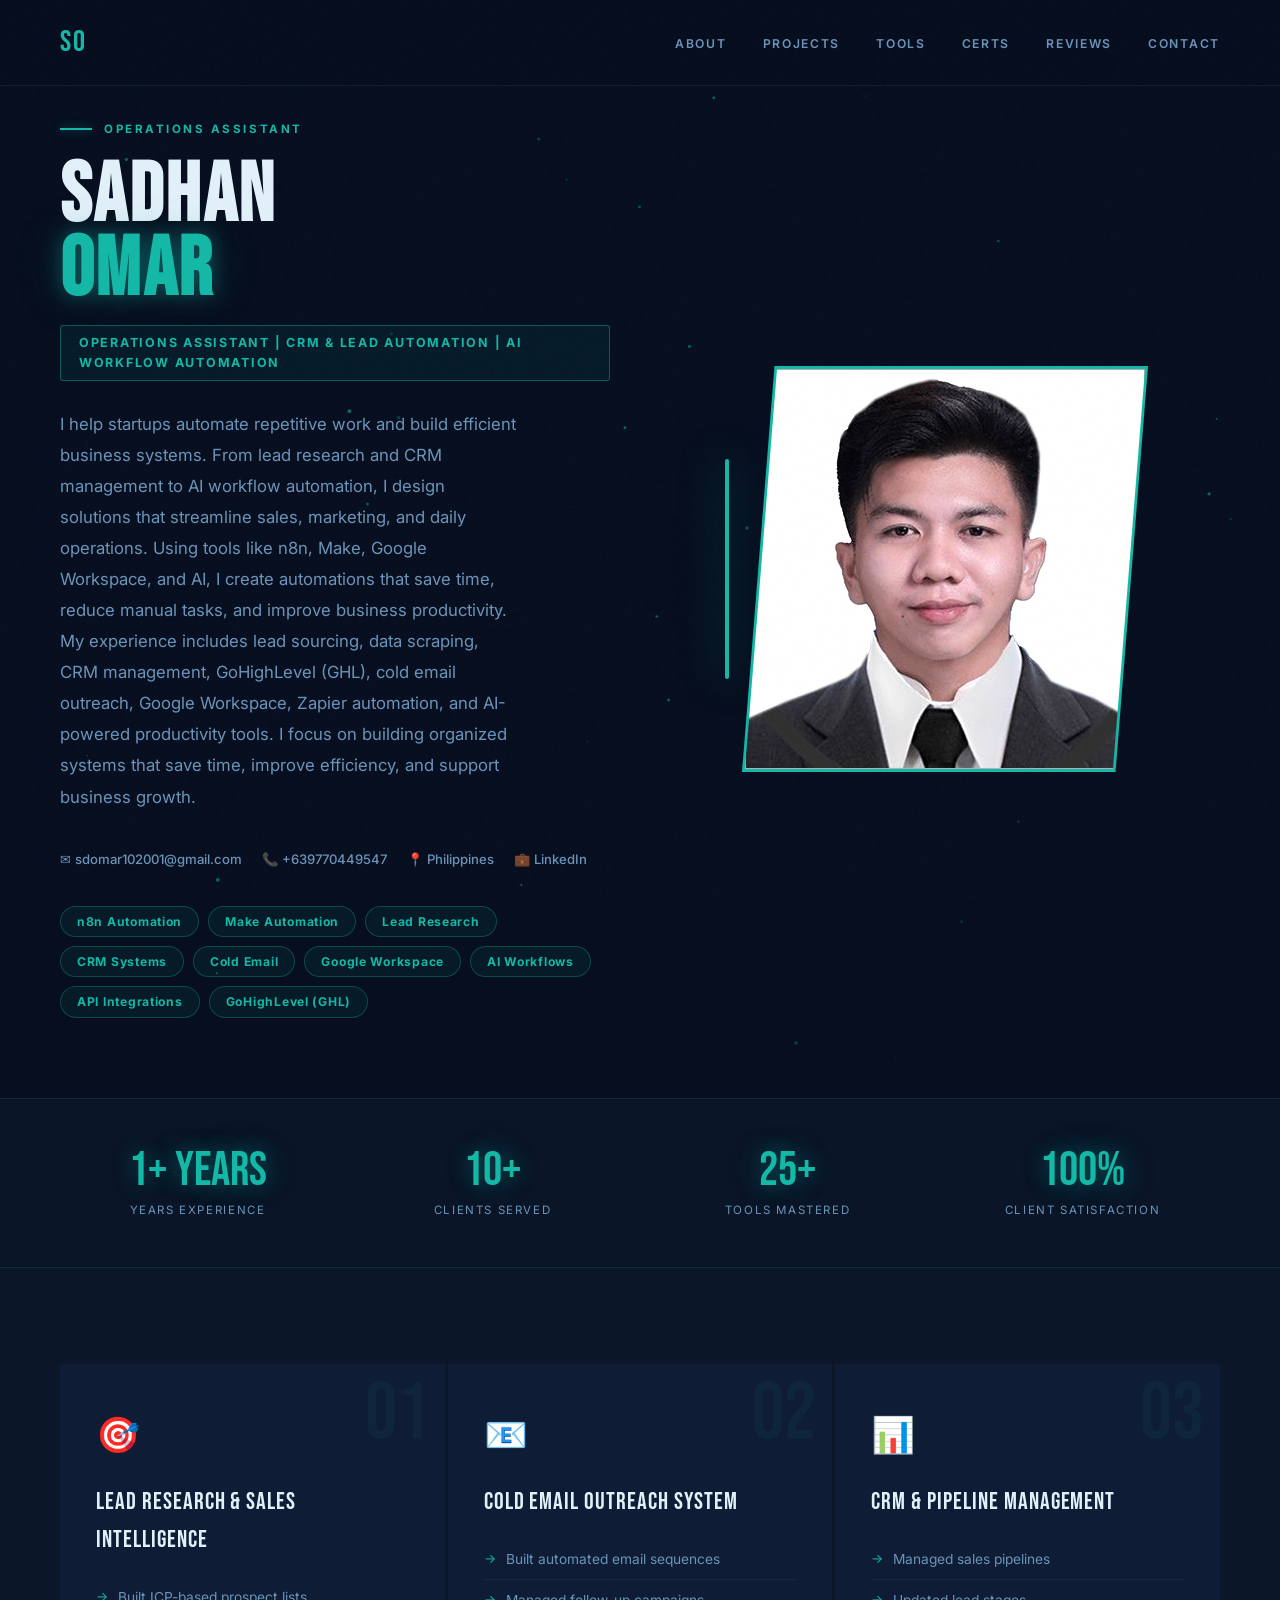
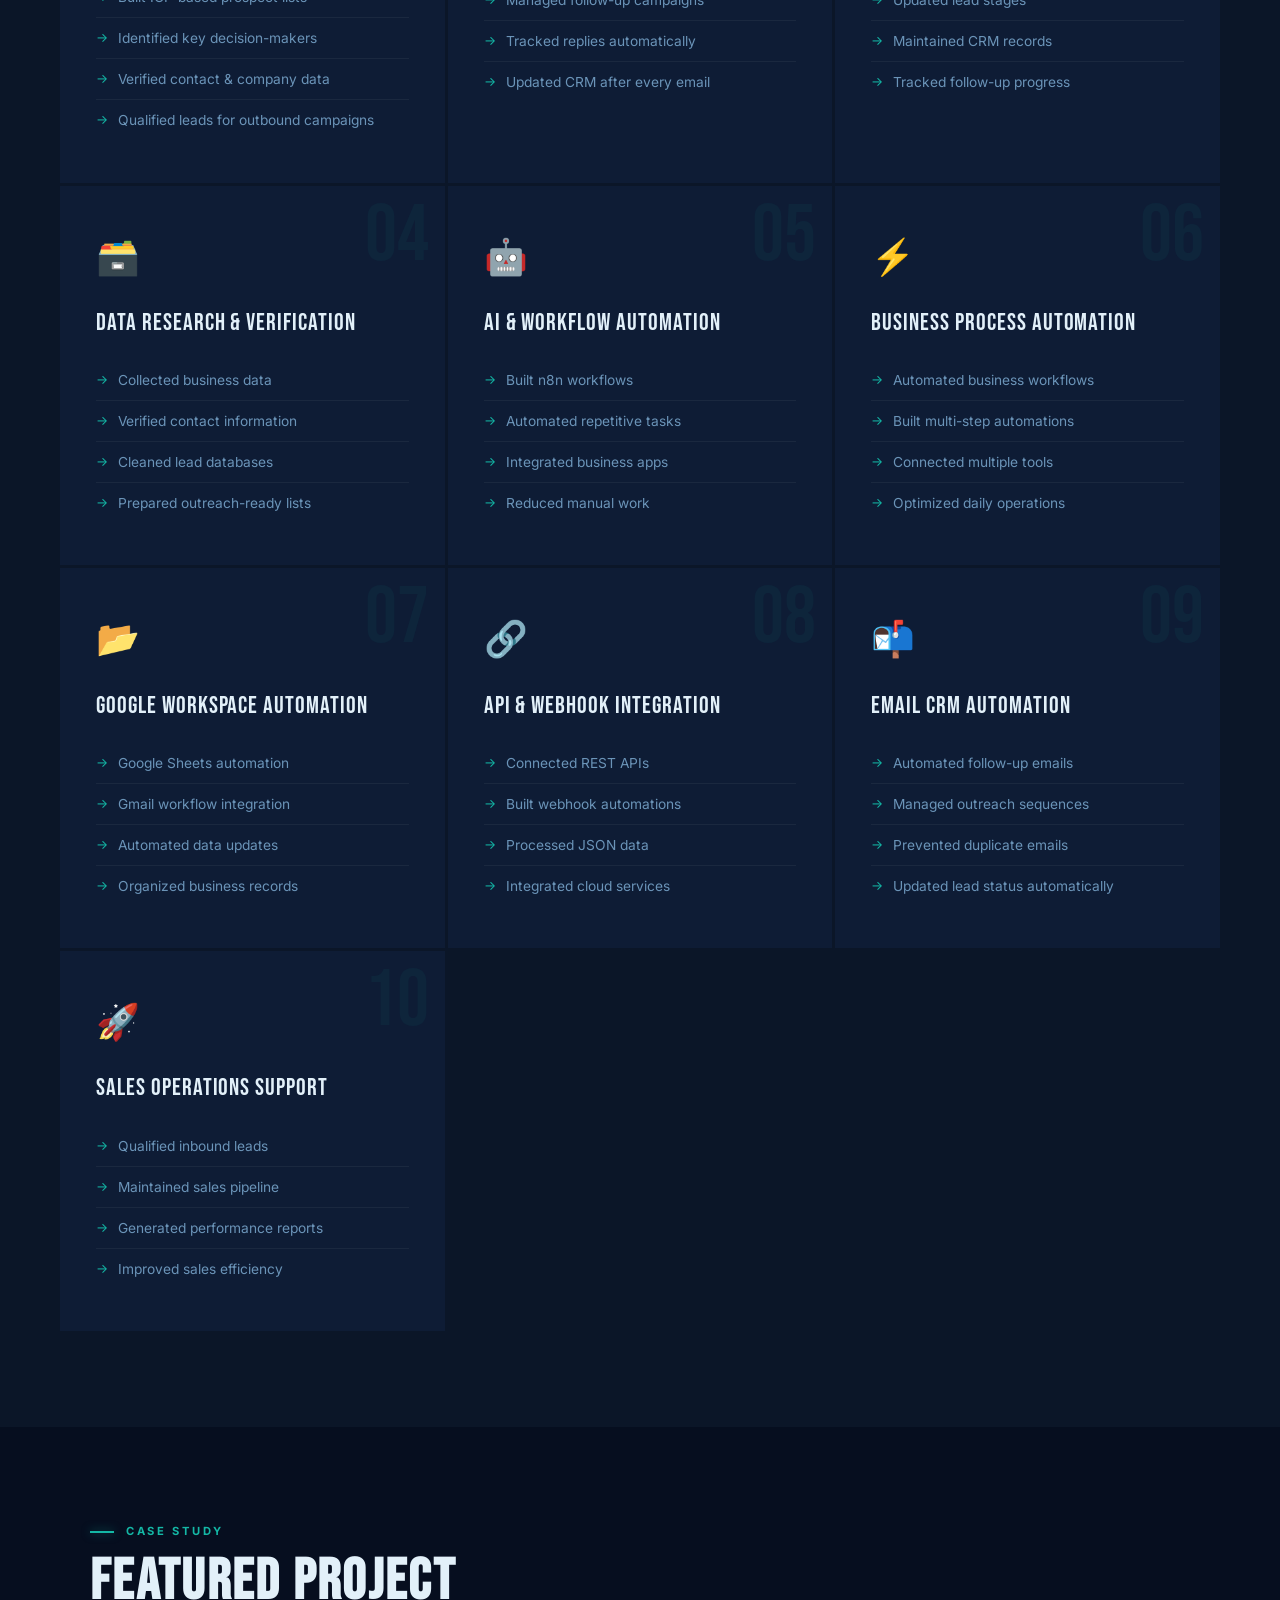
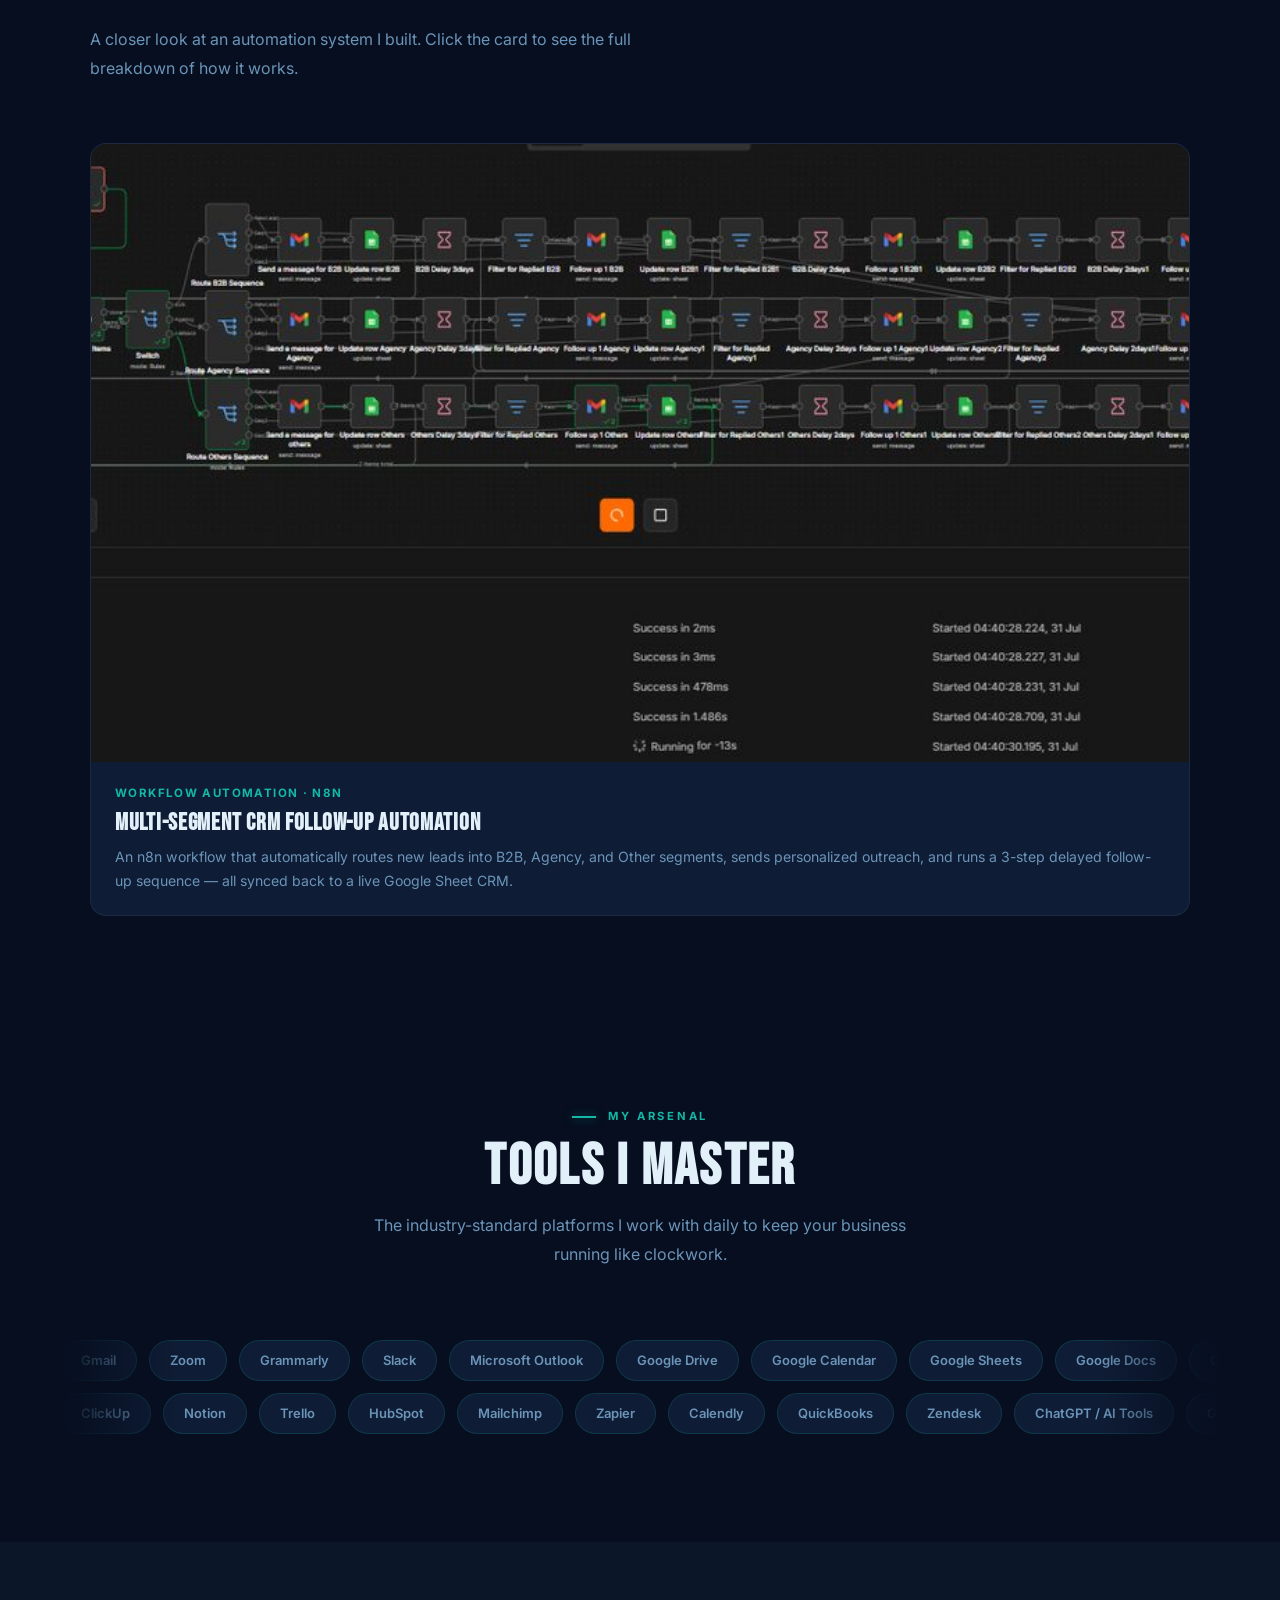
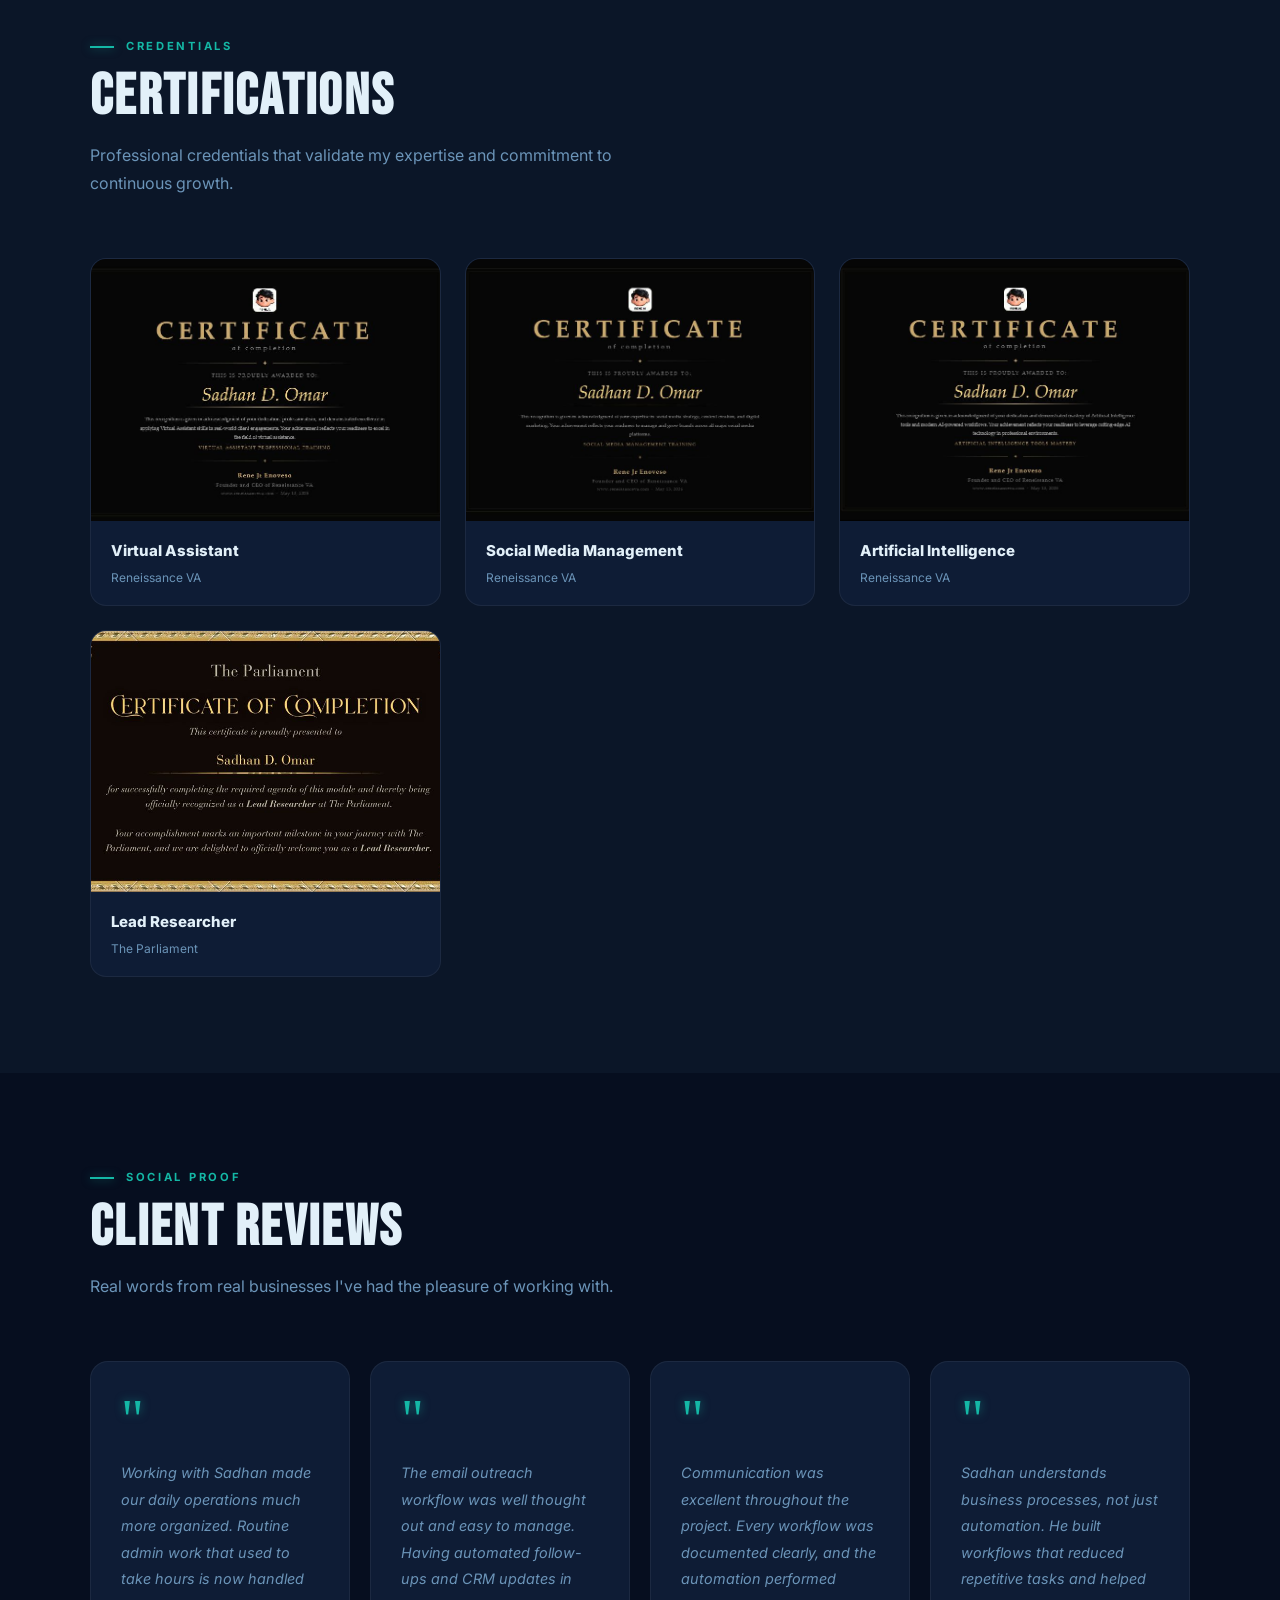
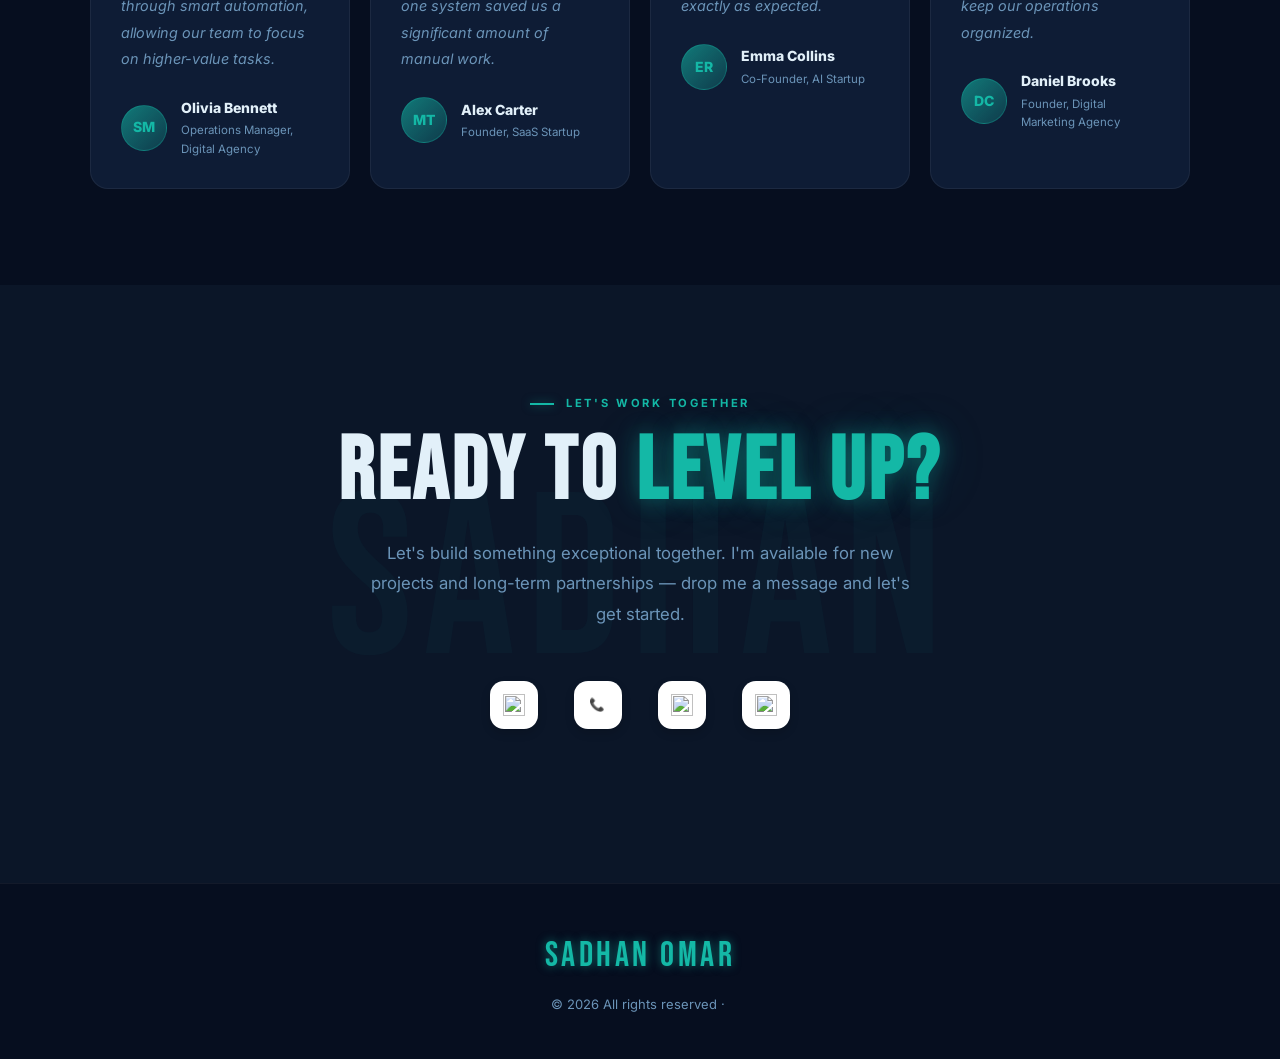
==== index.html @ 40a91f88 "Update index.html" ====
<!DOCTYPE html>
<html lang="en">
<head>
<meta charset="UTF-8">
<meta name="viewport" content="width=device-width,initial-scale=1.0">
<title>Sadhan Omar | Virtual Assistant Portfolio</title>
<link rel="preconnect" href="https://fonts.googleapis.com">
<link rel="preconnect" href="https://fonts.gstatic.com" crossorigin>
<link href="https://fonts.googleapis.com/css2?family=Bebas+Neue&family=Inter:wght@300;400;500;600;700;800&display=swap" rel="stylesheet">
<style>
*{margin:0;padding:0;box-sizing:border-box}
html{scroll-behavior:smooth}
body{font-family:'Inter',sans-serif;background:#060e1f;color:#e2f0f9;line-height:1.6;overflow-x:hidden}
a{text-decoration:none}
img{max-width:100%;display:block}

/* ── Noise texture ── */
body::before{content:'';position:fixed;inset:0;background-image:url("data:image/svg+xml,%3Csvg viewBox='0 0 200 200' xmlns='http://www.w3.org/2000/svg'%3E%3Cfilter id='n'%3E%3CfeTurbulence type='fractalNoise' baseFrequency='0.85' numOctaves='4' stitchTiles='stitch'/%3E%3C/filter%3E%3Crect width='100%25' height='100%25' filter='url(%23n)' opacity='0.04'/%3E%3C/svg%3E");pointer-events:none;z-index:9999;opacity:0.4}

/* ── Nav ── */
nav{position:fixed;top:0;width:100%;z-index:998;padding:18px 60px;display:flex;justify-content:space-between;align-items:center;background:rgba(6,14,31,0.94);backdrop-filter:blur(14px);border-bottom:1px solid rgba(20,184,166,0.12);transition:all 0.3s}
.nav-logo{font-family:'Bebas Neue',sans-serif;font-size:1.9rem;letter-spacing:0.08em;color:#14b8a6;cursor:pointer}
nav ul{list-style:none;display:flex;gap:36px}
nav a{color:#6b94b8;font-size:0.76rem;font-weight:600;letter-spacing:0.14em;text-transform:uppercase;transition:color 0.2s}
nav a:hover{color:#14b8a6}

  .contact-links {
  display: flex;
  gap: 20px;
  align-items: center;
}

.cl-item {
  display: flex;
  align-items: center;
  justify-content: center;
  width: 48px;
  height: 48px;
  border-radius: 14px;
  background: #ffffff; /* 🔥 WHITE CARD */
  transition: all 0.3s ease;
  text-decoration: none;
  box-shadow: 0 4px 10px rgba(0,0,0,0.15);
}

.cl-item img {
  width: 22px;
  height: 22px;
  transition: all 0.3s ease;
}

/* 🔥 HOVER EFFECT */
.cl-item:hover {
  transform: translateY(-6px) scale(1.08);
  box-shadow: 0 10px 25px rgba(0,0,0,0.25);
}

/* 🎨 BRAND COLORS (GLOW SA LABAS, DI BACKGROUND) */
.cl-item:nth-child(1):hover {
  box-shadow: 0 0 15px #EA4335;
}

.cl-item:nth-child(2):hover {
  box-shadow: 0 0 15px #25D366;
}

.cl-item:nth-child(3):hover {
  box-shadow: 0 0 15px #0077B5;
}

.cl-item:nth-child(4):hover {
  box-shadow: 0 0 15px #333;
}

/* ✨ ICON POP */
.cl-item:hover img {
  transform: scale(1.2);
}

/* ── Hero — split ── */
.hero{min-height:100vh;display:grid;grid-template-columns:1fr 1fr;align-items:center;padding:120px 60px 80px;gap:60px;position:relative;overflow:hidden;background:#060e1f}
.hero-canvas{position:absolute;inset:0;width:100%;height:100%;pointer-events:none;z-index:0}
.hero-content,.hero-visual{position:relative;z-index:2}

/* ── Hero — centered (bold) ── */
.hero.hero-c{display:flex;flex-direction:column;align-items:center;justify-content:center;text-align:center;padding:140px 40px 100px}
.hero.hero-c .hero-bio-text{margin-left:auto;margin-right:auto}
.hero.hero-c .hero-contacts{justify-content:center}
.hero-blobs{position:absolute;inset:0;overflow:hidden;pointer-events:none;z-index:0}
.blob{position:absolute;border-radius:50%;filter:blur(80px);opacity:0.18;animation:blobPulse 8s ease-in-out infinite alternate}
.blob-1{width:500px;height:500px;background:#14b8a6;top:-150px;left:-100px}
.blob-2{width:400px;height:400px;background:#818cf8;bottom:-100px;right:-80px;animation-delay:-4s}

/* ── Eyebrow label ── */
.eyebrow{font-size:0.72rem;font-weight:700;letter-spacing:0.22em;text-transform:uppercase;color:#14b8a6;margin-bottom:22px;display:flex;align-items:center;gap:12px}
.eyebrow-c{justify-content:center}
.eyebrow::before{content:'';width:32px;height:2px;background:#14b8a6;box-shadow:0 0 10px rgba(20,184,166,0.55);flex-shrink:0}
.eyebrow-c::before{display:none}

/* ── Hero name ── */
h1.hero-name{font-family:'Bebas Neue',sans-serif;font-size:clamp(3.6rem,6.5vw,6rem);line-height:0.88;letter-spacing:0.03em;margin-bottom:18px}
h1.hero-name .hl{color:#14b8a6;text-shadow:0 0 22px rgba(20,184,166,0.45),0 0 55px rgba(20,184,166,0.15)}

/* ── Hero role tag ── */
.role-tag{display:inline-flex;align-items:center;gap:8px;border:1px solid rgba(20,184,166,0.4);background:rgba(20,184,166,0.08);color:#14b8a6;font-size:0.78rem;font-weight:700;letter-spacing:0.14em;text-transform:uppercase;padding:7px 18px;border-radius:3px;margin-bottom:28px}

/* ── Hero bio ── */
.hero-bio-text{font-size:1.05rem;color:#6b94b8;max-width:460px;line-height:1.85;margin-bottom:36px}

/* ── Hero contacts ── */
.hero-contacts{display:flex;flex-wrap:wrap;gap:20px;margin-bottom:36px}
.contact-item{display:flex;align-items:center;gap:7px;color:#6b94b8;font-size:0.82rem;font-weight:500;transition:color 0.2s}
.contact-item:hover{color:#14b8a6}

/* ── Strength tags in hero ── */
.s-tags{display:flex;flex-wrap:wrap;gap:9px;margin-top:28px}
.s-tag{border:1px solid rgba(20,184,166,0.3);background:rgba(20,184,166,0.07);color:#14b8a6;padding:5px 16px;border-radius:999px;font-size:0.76rem;font-weight:700;letter-spacing:0.06em;transition:all 0.25s}
.s-tag:hover{background:rgba(20,184,166,0.16);box-shadow:0 0 10px rgba(20,184,166,0.55)}

/* ── Hero photo (split) ── */
.hero-visual{display:flex;justify-content:center;align-items:center}
.photo-wrap{position:relative}
.photo-wrap::before{content:'';position:absolute;inset:-3px;clip-path:polygon(8% 0%,100% 0%,92% 100%,0% 100%);background:#14b8a6;box-shadow:0 0 40px rgba(20,184,166,0.6),0 0 90px rgba(20,184,166,0.2);z-index:0}
.hero-photo{width:100%;max-width:440px;display:block;clip-path:polygon(8% 0%,100% 0%,92% 100%,0% 100%);filter:contrast(1.04) saturate(1.05);position:relative;z-index:1}
.photo-initials{width:340px;height:380px;clip-path:polygon(8% 0%,100% 0%,92% 100%,0% 100%);background:linear-gradient(135deg,rgba(20,184,166,0.25),rgba(20,184,166,0.05));display:flex;align-items:center;justify-content:center;font-family:'Bebas Neue',sans-serif;font-size:7rem;color:#14b8a6;text-shadow:0 0 22px rgba(20,184,166,0.45),0 0 55px rgba(20,184,166,0.15);position:relative;z-index:1}
.neon-bar{position:absolute;left:-20px;top:50%;transform:translateY(-50%);width:4px;height:55%;background:#14b8a6;box-shadow:0 0 40px rgba(20,184,166,0.6),0 0 90px rgba(20,184,166,0.2);border-radius:2px}

/* ── Hero photo (centered) ── */
.photo-center-wrap{position:relative;margin-bottom:32px}
.photo-center-wrap::before{content:'';position:absolute;inset:-4px;clip-path:polygon(8% 0%,100% 0%,92% 100%,0% 100%);background:linear-gradient(135deg,#14b8a6,#818cf8);z-index:0}
.hero-photo-c{width:180px;height:180px;clip-path:polygon(8% 0%,100% 0%,92% 100%,0% 100%);object-fit:cover;position:relative;z-index:1}
.photo-center-init{width:180px;height:180px;clip-path:polygon(8% 0%,100% 0%,92% 100%,0% 100%);background:rgba(20,184,166,0.15);display:flex;align-items:center;justify-content:center;font-family:'Bebas Neue',sans-serif;font-size:4rem;color:#14b8a6;position:relative;z-index:1}

/* ── Stats strip ── */
.stats{background:#0a1628;border-top:1px solid rgba(20,184,166,0.14);border-bottom:1px solid rgba(20,184,166,0.14);padding:48px 60px;display:grid;grid-template-columns:repeat(4,1fr);gap:20px;text-align:center}
.stat-num{font-family:'Bebas Neue',sans-serif;font-size:3rem;color:#14b8a6;text-shadow:0 0 22px rgba(20,184,166,0.45),0 0 55px rgba(20,184,166,0.15);display:block;line-height:1}
.stat-label{font-size:0.72rem;color:#6b94b8;letter-spacing:0.14em;text-transform:uppercase;margin-top:6px;display:block}

/* ── Section base ── */
.sec{padding:96px 60px;position:relative}
.sec.alt{background:#0b1628}
.wrap{max-width:1100px;margin:0 auto}
.sec-head{margin-bottom:60px}
.sec-ey{font-size:0.7rem;font-weight:700;letter-spacing:0.24em;text-transform:uppercase;color:#14b8a6;margin-bottom:14px;display:flex;align-items:center;gap:12px}
.sec-ey::before{content:'';width:24px;height:2px;background:#14b8a6;box-shadow:0 0 10px rgba(20,184,166,0.55);flex-shrink:0}
.sec-title{font-family:'Bebas Neue',sans-serif;font-size:clamp(2.4rem,4.5vw,3.6rem);line-height:0.95;letter-spacing:0.04em;margin-bottom:16px}
.sec-desc{color:#6b94b8;font-size:1rem;line-height:1.8;max-width:560px}

/* ── Skill cards (strengths) ── */
.skills-grid{display:grid;grid-template-columns:repeat(3,1fr);gap:3px}
.skill-card{background:#0e1c35;padding:42px 36px;position:relative;overflow:hidden;transition:background 0.3s;cursor:default}
.skill-card:hover{background:#0b1628}
.skill-card::before{content:'';position:absolute;top:0;left:0;width:3px;height:100%;background:#14b8a6;box-shadow:0 0 22px rgba(20,184,166,0.45),0 0 55px rgba(20,184,166,0.15);opacity:0;transition:opacity 0.3s}
.skill-card:hover::before{opacity:1}
.skill-num{font-family:'Bebas Neue',sans-serif;font-size:5rem;color:rgba(20,184,166,0.06);position:absolute;top:10px;right:16px;line-height:1;pointer-events:none}
.skill-icon{font-size:2.2rem;margin-bottom:20px;display:block}
.skill-title{font-family:'Bebas Neue',sans-serif;font-size:1.5rem;letter-spacing:0.04em;margin-bottom:18px;color:#e2f0f9}
.skill-list{list-style:none}
.skill-list li{font-size:0.86rem;color:#6b94b8;padding:9px 0;border-bottom:1px solid rgba(255,255,255,0.05);display:flex;align-items:center;gap:10px}
.skill-list li::before{content:'→';color:#14b8a6;font-size:0.8rem;flex-shrink:0}
.skill-list li:last-child{border-bottom:none}
  
.projects-section {
  padding: 80px 40px;
  color: #fff;
}

.section-title {
  font-size: 32px;
  margin-bottom: 30px;
}

.projects-grid {
  display: grid;
  grid-template-columns: repeat(auto-fit, minmax(320px, 1fr));
  gap: 25px;
}

/* PROJECT CARD STYLE (same vibe sa cards mo sa taas) */
.project-box {
  background: linear-gradient(145deg, #0a192f, #0f2a4a);
  padding: 25px;
  border-radius: 12px;
  transition: 0.3s;
  position: relative;
  border: 1px solid rgba(0,255,255,0.1);
}

.project-box:hover {
  transform: translateY(-10px);
  border: 1px solid rgba(0,255,255,0.4);
  box-shadow: 0 0 20px rgba(0,255,255,0.2);
}

.project-box h3 {
  margin-bottom: 5px;
}

.project-box .tag {
  color: #00ffff;
  font-size: 14px;
  margin-bottom: 10px;
}

.project-box ul {
  padding-left: 18px;
}

.project-box li {
  margin-bottom: 8px;
  font-size: 14px;
  color: #cbd5e1;
}
/* ── Tools — marquee ── */
.marquee-wrap{position:relative;overflow:hidden;padding:12px 0}
.marquee-wrap::before,.marquee-wrap::after{content:'';position:absolute;top:0;bottom:0;width:120px;z-index:2;pointer-events:none}
.marquee-wrap::before{left:0;background:linear-gradient(to right,#060e1f,transparent)}
.marquee-wrap::after{right:0;background:linear-gradient(to left,#060e1f,transparent)}
.marquee-row{display:flex;gap:12px;width:max-content;margin-bottom:12px}
.marquee-row:last-child{margin-bottom:0}
.mq-left{animation:mqLeft 32s linear infinite}
.mq-right{animation:mqRight 40s linear infinite}
.tool-chip{display:inline-flex;align-items:center;gap:9px;padding:9px 20px;background:#0e1c35;border:1px solid rgba(20,184,166,0.18);border-radius:999px;white-space:nowrap;font-size:13px;font-weight:600;color:#6b94b8;transition:border-color 0.25s,color 0.25s;flex-shrink:0;cursor:default}
.tool-chip:hover{border-color:rgba(20,184,166,0.55);color:#e2f0f9}
.chip-icon{width:20px;height:20px;border-radius:5px;display:flex;align-items:center;justify-content:center;flex-shrink:0;overflow:hidden}
.chip-icon img{width:14px;height:14px;object-fit:contain;display:block}
.chip-dot{width:8px;height:8px;border-radius:50%;flex-shrink:0;opacity:0.85}
@keyframes mqLeft{0%{transform:translateX(0)}100%{transform:translateX(-50%)}}
@keyframes mqRight{0%{transform:translateX(-50%)}100%{transform:translateX(0)}}

/* ── Certificates ── */
.cert-grid{display:grid;grid-template-columns:repeat(auto-fill,minmax(290px,1fr));gap:24px}
.cert-card{background:#0e1c35;border:1px solid rgba(255,255,255,0.06);border-radius:16px;overflow:hidden;transition:all 0.3s;}
.cert-card:hover{border-color:rgba(20,184,166,0.4);box-shadow:0 8px 40px rgba(20,184,166,0.12);transform:translateY(-4px)}
.cert-img{width:100%;aspect-ratio:4/3;object-fit:cover;display:block}
.cert-ph{width:100%;aspect-ratio:4/3;background:rgba(20,184,166,0.06);display:flex;flex-direction:column;align-items:center;justify-content:center;gap:10px;border-bottom:1px solid rgba(255,255,255,0.05)}
.cert-ph span{font-size:3rem}
.cert-ph p{font-size:0.8rem;color:#6b94b8}
.cert-body{padding:18px 20px}
.cert-name{font-weight:800;font-size:15px;color:#e2f0f9;margin-bottom:5px}
.cert-issuer{font-size:12px;color:#6b94b8}

/* ── Testimonials ── */
.testi-grid{display:grid;grid-template-columns:repeat(auto-fill,minmax(260px,1fr));gap:20px}
.testi-card{background:#0e1c35;border:1px solid rgba(255,255,255,0.06);border-radius:18px;padding:30px;transition:all 0.3s;position:relative;overflow:hidden;}
.testi-card:hover{border-color:rgba(20,184,166,0.35);box-shadow:0 6px 36px rgba(20,184,166,0.1)}
.testi-card::before{content:'';position:absolute;top:0;left:0;right:0;height:2px;background:linear-gradient(90deg,#14b8a6,transparent);opacity:0;transition:opacity 0.3s}
.testi-card:hover::before{opacity:1}
.testi-qm{font-size:56px;line-height:1;color:#14b8a6;text-shadow:0 0 10px rgba(20,184,166,0.55);font-family:Georgia,serif;margin-bottom:12px}
.testi-text{font-size:0.9rem;color:#6b94b8;line-height:1.85;font-style:italic;margin-bottom:24px}
.testi-author{display:flex;align-items:center;gap:14px}
.testi-av{width:46px;height:46px;border-radius:50%;background:linear-gradient(135deg,rgba(20,184,166,0.6),rgba(20,184,166,0.2));display:flex;align-items:center;justify-content:center;color:#14b8a6;font-weight:800;font-size:14px;flex-shrink:0;border:1px solid rgba(20,184,166,0.3)}
.testi-name{font-weight:800;font-size:14px;color:#e2f0f9}
.testi-role{font-size:11.5px;color:#6b94b8;margin-top:2px}

/* ── Creatives ── */
.sub-head{font-family:'Bebas Neue',sans-serif;font-size:1.6rem;letter-spacing:0.04em;color:#e2f0f9;margin-bottom:24px;margin-top:52px;display:flex;align-items:center;gap:14px}
.sub-head::after{content:'';flex:1;height:1px;background:rgba(255,255,255,0.07)}
.sub-head:first-child{margin-top:0}
.video-grid{display:grid;grid-template-columns:repeat(auto-fill,minmax(290px,1fr));gap:24px}
.video-wrap{border-radius:14px;overflow:hidden;aspect-ratio:16/9;background:#000;position:relative;display:flex;flex-direction:column}
.video-wrap iframe{width:100%;height:100%;display:block;border:none;flex:1}
.video-wrap video{flex:1}
.vid-cap{position:absolute;bottom:0;left:0;right:0;background:linear-gradient(transparent,rgba(0,0,0,0.8));padding:20px 14px 12px;color:#fff;font-size:12px;font-weight:600;pointer-events:none}
.vid-ph{border-radius:14px;aspect-ratio:16/9;background:#0e1c35;display:flex;flex-direction:column;align-items:center;justify-content:center;gap:10px;border:1px dashed rgba(20,184,166,0.2)}
.vid-ph span{font-size:3rem}
.vid-ph p{font-size:0.8rem;color:#6b94b8;font-weight:600}
.poster-grid{display:grid;grid-template-columns:repeat(3,1fr);gap:20px}
.poster-card{border-radius:14px;overflow:hidden;aspect-ratio:3/4;position:relative;background:#0e1c35;border:1px dashed rgba(20,184,166,0.2);display:flex;align-items:center;justify-content:center;transition:transform 0.3s}
.poster-card:hover{transform:scale(1.02)}
.poster-card img{width:100%;height:100%;object-fit:cover;position:absolute;inset:0}
.poster-cap{position:absolute;bottom:0;left:0;right:0;background:linear-gradient(transparent,rgba(0,0,0,0.75));padding:20px 14px 14px;color:#fff;font-size:12px;font-weight:600}
.poster-ph{display:flex;flex-direction:column;align-items:center;gap:8px;position:relative;z-index:1}
.poster-ph span{font-size:2.5rem}
.poster-ph p{font-size:0.75rem;color:#6b94b8;font-weight:600;text-align:center}

/* ── CTA section ── */
.cta{background:#0b1628;padding:110px 60px;text-align:center;position:relative;overflow:hidden}
.cta-ghost{position:absolute;font-family:'Bebas Neue',sans-serif;font-size:clamp(8rem,18vw,18rem);color:rgba(20,184,166,0.04);top:50%;left:50%;transform:translate(-50%,-50%);white-space:nowrap;pointer-events:none;letter-spacing:0.05em;line-height:1}
.cta-inner{position:relative;z-index:2}
.cta-title{font-family:'Bebas Neue',sans-serif;font-size:clamp(3rem,7vw,5.5rem);line-height:0.92;margin-bottom:24px;letter-spacing:0.04em}
.cta-title .hl{color:#14b8a6;text-shadow:0 0 22px rgba(20,184,166,0.45),0 0 55px rgba(20,184,166,0.15)}
.cta-sub{color:#6b94b8;font-size:1.05rem;line-height:1.8;max-width:540px;margin:0 auto 52px}
.contact-links{display:flex;justify-content:center;gap:36px;flex-wrap:wrap;margin-bottom:44px}
.cl-item{display:flex;flex-direction:column;align-items:center;gap:6px;color:#6b94b8;font-size:0.78rem;letter-spacing:0.1em;text-transform:uppercase;transition:color 0.2s;cursor:pointer}
.cl-item:hover{color:#14b8a6}
.cl-icon{font-size:1.6rem}

/* ── Footer ── */
.footer{background:#060e1f;border-top:1px solid rgba(255,255,255,0.05);padding:44px 60px;text-align:center}
.footer-name{font-family:'Bebas Neue',sans-serif;font-size:2.2rem;letter-spacing:0.1em;color:#14b8a6;text-shadow:0 0 10px rgba(20,184,166,0.55);margin-bottom:10px}
.footer p{color:#6b94b8;font-size:13px}
.footer strong{color:#14b8a6}

/* ── Hero entrance animations ── */
@keyframes fadeUp{from{opacity:0;transform:translateY(28px)}to{opacity:1;transform:translateY(0)}}
@keyframes fadeRight{from{opacity:0;transform:translateX(36px)}to{opacity:1;transform:translateX(0)}}
@keyframes blobPulse{0%{transform:scale(1) translate(0,0)}100%{transform:scale(1.15) translate(30px,20px)}}
.ha1{animation:fadeUp 0.65s ease 0.1s both}
.ha2{animation:fadeUp 0.75s ease 0.25s both}
.ha3{animation:fadeUp 0.6s ease 0.4s both}
.ha4{animation:fadeUp 0.6s ease 0.5s both}
.ha5{animation:fadeUp 0.6s ease 0.62s both}
.ha6{animation:fadeUp 0.6s ease 0.72s both}
.hv{animation:fadeRight 0.8s ease 0.3s both}

/* ── Responsive ── */
@media(max-width:900px){
  nav{padding:16px 24px}
  nav ul{display:none}
  .hero,.hero.hero-c{grid-template-columns:1fr;padding:100px 24px 60px;gap:40px;display:flex;flex-direction:column;text-align:center}
  .hero-contacts,.s-tags{justify-content:center}
  .eyebrow{justify-content:center}
  .eyebrow::before{display:none}
  .photo-wrap{margin:0 auto}
  .neon-bar{display:none}
  .stats{grid-template-columns:repeat(2,1fr);padding:40px 24px}
  .sec{padding:72px 24px}
  .skills-grid{grid-template-columns:1fr}
  .poster-grid{grid-template-columns:1fr}
  .cta{padding:72px 24px}
  .contact-links{gap:24px}
  .footer{padding:36px 24px}
}

/* ══ BOLD TEMPLATE OVERRIDES ══════════════════════════════════════════ */

/* Bigger, more dramatic section & hero titles */
body.theme-bold .sec-title{font-size:clamp(3.4rem,6.5vw,5.8rem);letter-spacing:0.06em;line-height:0.9}
body.theme-bold h1.hero-name{font-size:clamp(3.8rem,7vw,7rem);line-height:0.85;letter-spacing:0.04em}
body.theme-bold .cta-title{font-size:clamp(3.6rem,8vw,6.5rem)}
body.theme-bold .stat-num{font-size:3.8rem;text-shadow:0 0 30px rgba(20,184,166,0.8),0 0 60px rgba(20,184,166,0.4)}

/* Hero name highlight — warm pulse glow */
@keyframes boldPulse{
  0%,100%{text-shadow:0 0 22px rgba(20,184,166,0.45),0 0 55px rgba(20,184,166,0.15)}
  50%{text-shadow:0 0 35px rgba(20,184,166,0.75),0 0 80px rgba(20,184,166,0.35),0 0 130px rgba(129,140,248,0.18)}
}
body.theme-bold h1.hero-name .hl{animation:boldPulse 3.2s ease-in-out infinite}

/* Ghost section watermarks */
.sec-ghost{position:absolute;font-family:'Bebas Neue',sans-serif;font-size:clamp(10rem,20vw,18rem);color:rgba(20,184,166,0.03);top:50%;right:-3%;transform:translateY(-50%);white-space:nowrap;pointer-events:none;letter-spacing:0.05em;line-height:1;z-index:0;user-select:none}

/* ── Parallax first-name behind hero ── */
.hero-parallax-name{
  position:absolute;font-family:'Bebas Neue',sans-serif;
  font-size:clamp(14rem,28vw,26rem);
  color:rgba(20,184,166,0.045);
  top:50%;left:50%;
  transform:translate(-50%,-50%);
  white-space:nowrap;pointer-events:none;
  letter-spacing:0.12em;user-select:none;
  will-change:transform;line-height:1;z-index:0;
}

/* ── 3D Floating element containers ── */
.bold-floats{position:absolute;inset:0;pointer-events:none;z-index:1;overflow:hidden}
.bold-scene{position:absolute;perspective:600px}
.bold-scene-1{top:12%;right:8%}
.bold-scene-2{bottom:22%;right:20%}
.bold-scene-3{top:58%;left:5%}

/* 3D Rotating Cube (large) */
.bold-3d-cube{
  width:60px;height:60px;
  transform-style:preserve-3d;
  animation:boldCubeRotate 22s linear infinite;
}
@keyframes boldCubeRotate{
  0%{transform:rotateX(0deg) rotateY(0deg) rotateZ(0deg)}
  100%{transform:rotateX(360deg) rotateY(540deg) rotateZ(180deg)}
}
.cube-face{
  position:absolute;width:60px;height:60px;
  border:1.5px solid rgba(20,184,166,0.42);
  background:rgba(20,184,166,0.04);
  backdrop-filter:blur(1px);
}
.cube-face.front {transform:translateZ(30px)}
.cube-face.back  {transform:rotateY(180deg) translateZ(30px)}
.cube-face.left  {transform:rotateY(-90deg) translateZ(30px)}
.cube-face.right {transform:rotateY(90deg) translateZ(30px)}
.cube-face.top   {transform:rotateX(90deg) translateZ(30px)}
.cube-face.bottom{transform:rotateX(-90deg) translateZ(30px)}

/* 3D Rotating Cube (small, gold) */
.bold-cube-sm{
  width:38px;height:38px;
  transform-style:preserve-3d;
  animation:boldCubeRotate 32s linear infinite reverse;
}
.bold-cube-sm .cube-face{
  width:38px;height:38px;
  border-color:rgba(129,140,248,0.38);
  background:rgba(129,140,248,0.04);
}
.bold-cube-sm .cube-face.front {transform:translateZ(19px)}
.bold-cube-sm .cube-face.back  {transform:rotateY(180deg) translateZ(19px)}
.bold-cube-sm .cube-face.left  {transform:rotateY(-90deg) translateZ(19px)}
.bold-cube-sm .cube-face.right {transform:rotateY(90deg) translateZ(19px)}
.bold-cube-sm .cube-face.top   {transform:rotateX(90deg) translateZ(19px)}
.bold-cube-sm .cube-face.bottom{transform:rotateX(-90deg) translateZ(19px)}

/* Floating 3D Ring */
.bold-ring{
  width:76px;height:76px;border-radius:50%;
  border:2px solid rgba(129,140,248,0.45);
  box-shadow:0 0 22px rgba(129,140,248,0.18),inset 0 0 18px rgba(129,140,248,0.06);
  animation:boldRingFloat 17s ease-in-out infinite;
}
@keyframes boldRingFloat{
  0%  {transform:rotateX(62deg) rotateZ(0deg) translateY(0px)}
  50% {transform:rotateX(62deg) rotateZ(180deg) translateY(-18px)}
  100%{transform:rotateX(62deg) rotateZ(360deg) translateY(0px)}
}

/* Floating glow dots */
.bold-float-dot{position:absolute;border-radius:50%;animation:boldDotFloat ease-in-out infinite}
.bold-dot-1{width:10px;height:10px;background:rgba(20,184,166,0.7);top:26%;left:8%;animation-duration:7.5s;box-shadow:0 0 18px rgba(20,184,166,0.9)}
.bold-dot-2{width:7px;height:7px;background:rgba(129,140,248,0.75);top:68%;right:11%;animation-duration:9.5s;animation-delay:-3.5s;box-shadow:0 0 14px rgba(129,140,248,1)}
.bold-dot-3{width:9px;height:9px;background:rgba(20,184,166,0.55);bottom:28%;left:20%;animation-duration:11s;animation-delay:-6s;box-shadow:0 0 16px rgba(20,184,166,0.75)}
@keyframes boldDotFloat{
  0%,100%{transform:translateY(0) scale(1)}
  50%{transform:translateY(-28px) scale(1.18)}
}

/* Left accent bar on skill cards */
body.theme-bold .skill-card{border-left:3px solid rgba(20,184,166,0.45)}
body.theme-bold .skill-card:hover{border-left-color:#14b8a6}

/* ══ END BOLD OVERRIDES ═══════════════════════════════════════════════ */

/* ── Featured Projects (clickable case studies) ── */
.proj-grid{display:grid;grid-template-columns:repeat(auto-fit,minmax(340px,1fr));gap:28px}
.proj-card{background:#0e1c35;border:1px solid rgba(255,255,255,0.06);border-radius:16px;overflow:hidden;cursor:pointer;transition:all 0.3s;text-align:left}
.proj-card:hover{border-color:rgba(20,184,166,0.45);box-shadow:0 10px 40px rgba(20,184,166,0.14);transform:translateY(-4px)}
.proj-thumb{position:relative;aspect-ratio:16/9;overflow:hidden;background:#060e1f}
.proj-thumb img{width:100%;height:100%;object-fit:cover;display:block;transition:transform 0.4s}
.proj-card:hover .proj-thumb img{transform:scale(1.05)}
.proj-overlay{position:absolute;inset:0;background:linear-gradient(180deg,rgba(6,14,31,0) 40%,rgba(6,14,31,0.92) 100%);display:flex;align-items:flex-end;justify-content:flex-start;padding:16px;opacity:0;transition:opacity 0.3s}
.proj-card:hover .proj-overlay{opacity:1}
.proj-overlay span{color:#14b8a6;font-size:0.8rem;font-weight:700;letter-spacing:0.06em;text-transform:uppercase;display:flex;align-items:center;gap:6px}
.proj-body{padding:22px 24px}
.proj-tag{color:#14b8a6;font-size:0.72rem;font-weight:700;letter-spacing:0.12em;text-transform:uppercase;margin-bottom:8px}
.proj-title{font-family:'Bebas Neue',sans-serif;font-size:1.5rem;letter-spacing:0.03em;color:#e2f0f9;margin-bottom:10px;line-height:1.05}
.proj-desc{color:#6b94b8;font-size:0.88rem;line-height:1.7}

/* ── Case-study modal ── */
.proj-modal-overlay{display:none;position:fixed;inset:0;background:rgba(3,8,18,0.86);backdrop-filter:blur(6px);z-index:2000;align-items:flex-start;justify-content:center;padding:60px 20px;overflow-y:auto}
.proj-modal-overlay.active{display:flex}
.proj-modal{background:#0b1628;border:1px solid rgba(20,184,166,0.2);border-radius:20px;max-width:880px;width:100%;overflow:hidden;position:relative;animation:modalIn 0.25s ease both;margin-bottom:60px}
@keyframes modalIn{from{opacity:0;transform:translateY(16px) scale(0.98)}to{opacity:1;transform:translateY(0) scale(1)}}
.proj-modal-close{position:absolute;top:16px;right:16px;width:38px;height:38px;border-radius:50%;background:rgba(6,14,31,0.85);border:1px solid rgba(255,255,255,0.15);color:#e2f0f9;font-size:1.1rem;cursor:pointer;display:flex;align-items:center;justify-content:center;z-index:2;transition:all 0.2s}
.proj-modal-close:hover{background:#14b8a6;border-color:#14b8a6;color:#060e1f}
.proj-modal-img{width:100%;display:block;background:#060e1f}
.proj-modal-body{padding:34px 38px 40px}
.proj-modal-body .proj-tag{margin-bottom:10px}
.proj-modal-body h3{font-family:'Bebas Neue',sans-serif;font-size:2rem;letter-spacing:0.03em;color:#e2f0f9;margin-bottom:16px;line-height:1.05}
.proj-modal-body p{color:#9cb8d1;font-size:0.94rem;line-height:1.8;margin-bottom:18px}
.proj-modal-body h4{font-size:0.78rem;font-weight:700;letter-spacing:0.14em;text-transform:uppercase;color:#14b8a6;margin:26px 0 14px;display:flex;align-items:center;gap:10px}
.proj-modal-body h4::before{content:'';width:20px;height:2px;background:#14b8a6;box-shadow:0 0 10px rgba(20,184,166,0.55)}
.proj-steps{list-style:none;counter-reset:step;display:flex;flex-direction:column;gap:14px}
.proj-steps li{counter-increment:step;display:flex;gap:14px;color:#9cb8d1;font-size:0.9rem;line-height:1.65}
.proj-steps li::before{content:counter(step);flex-shrink:0;width:26px;height:26px;border-radius:50%;background:rgba(20,184,166,0.12);border:1px solid rgba(20,184,166,0.4);color:#14b8a6;font-size:0.78rem;font-weight:800;display:flex;align-items:center;justify-content:center}
.proj-steps li strong{color:#e2f0f9}
@media(max-width:640px){
  .proj-modal-body{padding:26px 22px 32px}
  .proj-modal-body h3{font-size:1.6rem}
}
</style>
</head>
<body>

<nav id="top">
  <div class="nav-logo" onclick="document.getElementById('top').scrollIntoView({behavior:'smooth'})">SO</div>
  <ul><li><a href="#about">About</a></li><li><a href="#projects">Projects</a></li><li><a href="#tools">Tools</a></li><li><a href="#certs">Certs</a></li><li><a href="#reviews">Reviews</a></li><li><a href="#contact">Contact</a></li></ul>
</nav><section class="hero" id="about">
  <canvas id="hero-canvas" class="hero-canvas"></canvas>
  <div class="hero-content">
    <p class="eyebrow ha1">Operations assistant</p>
    <h1 class="hero-name ha2">Sadhan<br><span class="hl">Omar</span></h1>
    <div class="role-tag ha3">Operations Assistant | CRM &amp; Lead Automation | AI Workflow Automation  </div>
    <p class="hero-bio-text ha4">I help startups automate repetitive work and build efficient business systems.

From lead research and CRM management to AI workflow automation, I design solutions that streamline sales, marketing, and daily operations.

Using tools like n8n, Make, Google Workspace, and AI, I create automations that save time, reduce manual tasks, and improve business productivity.

My experience includes lead sourcing, data scraping, CRM management, GoHighLevel (GHL), cold email outreach, Google Workspace, Zapier automation, and AI-powered productivity tools. I focus on building organized systems that save time, improve efficiency, and support business growth.</p>
    <div class="hero-contacts ha5"><a href="mailto:sdomar102001@gmail.com"    class="contact-item">✉ sdomar102001@gmail.com</a><span class="contact-item">📞 +639770449547</span><span class="contact-item">📍 Philippines </span><a href="www.linkedin.com/in/sadhan-omar-b422b1380" target="_blank" class="contact-item">💼 LinkedIn</a></div>
    <div class="s-tags ha6"><span class="s-tag">n8n Automation</span><span class="s-tag">Make Automation</span><span class="s-tag">Lead Research</span><span class="s-tag">CRM Systems</span><span class="s-tag">Cold Email</span><span class="s-tag">Google Workspace</span><span class="s-tag">AI Workflows</span><span class="s-tag">API Integrations</span><span class="s-tag">GoHighLevel (GHL)</span></div>
  </div>
  <div class="hero-visual hv">
    <div class="photo-wrap">
      <img src="[data-uri]" alt="Sadhan Omar" class="hero-photo">
      <div class="neon-bar"></div>
    </div>
  </div>
</section><div class="stats">
  <div>
    <span class="stat-num counter" data-target="1" data-suffix="+ Years" data-prefix="">1+ Years</span>
    <span class="stat-label">Years Experience</span>
  </div><div>
    <span class="stat-num counter" data-target="10" data-suffix="+" data-prefix="">0+</span>
    <span class="stat-label">Clients Served</span>
  </div><div>
    <span class="stat-num counter" data-target="25" data-suffix="+" data-prefix="">0+</span>
    <span class="stat-label">Tools Mastered</span>
  </div><div>
    <span class="stat-num counter" data-target="100" data-suffix="%" data-prefix="">0%</span>
    <span class="stat-label">Client Satisfaction</span>
  </div>
</div><section class="sec alt" style="position:relative;overflow:hidden">
  
 <div class="skills-grid">

  <!-- Project 1 -->
<div class="skill-card">
  <span class="skill-num">01</span>
  <span class="skill-icon">🎯</span>
  <div class="skill-title">Lead Research & Sales Intelligence</div>
  <ul class="skill-list">
    <li>Built ICP-based prospect lists</li>
    <li>Identified key decision-makers</li>
    <li>Verified contact & company data</li>
    <li>Qualified leads for outbound campaigns</li>
  </ul>
</div>

  <!-- Project 2 -->
  <div class="skill-card">
    <span class="skill-num">02</span>
    <span class="skill-icon">📧</span>
    <div class="skill-title">Cold Email Outreach System</div>
    <ul class="skill-list">
      <li>Built automated email sequences</li>
      <li>Managed follow-up campaigns</li>
      <li>Tracked replies automatically</li>
      <li>Updated CRM after every email</li>
    </ul>
  </div>

  <!-- Project 3 -->
  <div class="skill-card">
    <span class="skill-num">03</span>
    <span class="skill-icon">📊</span>
    <div class="skill-title">CRM & Pipeline Management</div>
    <ul class="skill-list">
      <li>Managed sales pipelines</li>
      <li>Updated lead stages</li>
      <li>Maintained CRM records</li>
      <li>Tracked follow-up progress</li>
    </ul>
  </div>

  <!-- Project 4 -->
  <div class="skill-card">
    <span class="skill-num">04</span>
    <span class="skill-icon">🗃️</span>
    <div class="skill-title">Data Research & Verification</div>
    <ul class="skill-list">
      <li>Collected business data</li>
      <li>Verified contact information</li>
      <li>Cleaned lead databases</li>
      <li>Prepared outreach-ready lists</li>
    </ul>
  </div>

  <!-- Project 5 -->
  <div class="skill-card">
    <span class="skill-num">05</span>
    <span class="skill-icon">🤖</span>
    <div class="skill-title">AI & Workflow Automation</div>
    <ul class="skill-list">
      <li>Built n8n workflows</li>
      <li>Automated repetitive tasks</li>
      <li>Integrated business apps</li>
      <li>Reduced manual work</li>
    </ul>
  </div>

  <!-- Project 6 -->
  <div class="skill-card">
    <span class="skill-num">06</span>
    <span class="skill-icon">⚡</span>
    <div class="skill-title">Business Process Automation</div>
    <ul class="skill-list">
      <li>Automated business workflows</li>
      <li>Built multi-step automations</li>
      <li>Connected multiple tools</li>
      <li>Optimized daily operations</li>
    </ul>
  </div>

  <!-- Project 7 -->
  <div class="skill-card">
    <span class="skill-num">07</span>
    <span class="skill-icon">📂</span>
    <div class="skill-title">Google Workspace Automation</div>
    <ul class="skill-list">
      <li>Google Sheets automation</li>
      <li>Gmail workflow integration</li>
      <li>Automated data updates</li>
      <li>Organized business records</li>
    </ul>
  </div>

  <!-- Project 8 -->
  <div class="skill-card">
    <span class="skill-num">08</span>
    <span class="skill-icon">🔗</span>
    <div class="skill-title">API & Webhook Integration</div>
    <ul class="skill-list">
      <li>Connected REST APIs</li>
      <li>Built webhook automations</li>
      <li>Processed JSON data</li>
      <li>Integrated cloud services</li>
    </ul>
  </div>

  <!-- Project 9 -->
  <div class="skill-card">
    <span class="skill-num">09</span>
    <span class="skill-icon">📬</span>
    <div class="skill-title">Email CRM Automation</div>
    <ul class="skill-list">
      <li>Automated follow-up emails</li>
      <li>Managed outreach sequences</li>
      <li>Prevented duplicate emails</li>
      <li>Updated lead status automatically</li>
    </ul>
  </div>

  <!-- Project 10 -->
  <div class="skill-card">
    <span class="skill-num">10</span>
    <span class="skill-icon">🚀</span>
    <div class="skill-title">Sales Operations Support</div>
    <ul class="skill-list">
      <li>Qualified inbound leads</li>
      <li>Maintained sales pipeline</li>
      <li>Generated performance reports</li>
      <li>Improved sales efficiency</li>
    </ul>
  </div>

</div>

</section>
  </div>
</section><section class="sec" id="projects" style="position:relative;overflow:hidden">
  <div class="wrap">
    <div class="sec-head">
      <p class="sec-ey">Case Study</p>
      <h2 class="sec-title">FEATURED PROJECT</h2>
      <p class="sec-desc">A closer look at an automation system I built. Click the card to see the full breakdown of how it works.</p>
    </div>
    <div class="proj-grid">
      <div class="proj-card" onclick="openProjectModal('n8n-crm')">
        <div class="proj-thumb">
          <img src="[data-uri]" alt="n8n CRM follow-up automation workflow">
          <div class="proj-overlay"><span>View Case Study &rarr;</span></div>
        </div>
        <div class="proj-body">
          <p class="proj-tag">Workflow Automation &middot; n8n</p>
          <h3 class="proj-title">Multi-Segment CRM Follow-Up Automation</h3>
          <p class="proj-desc">An n8n workflow that automatically routes new leads into B2B, Agency, and Other segments, sends personalized outreach, and runs a 3-step delayed follow-up sequence &mdash; all synced back to a live Google Sheet CRM.</p>
        </div>
      </div>
    </div>
  </div>
</section>

<div class="proj-modal-overlay" id="modal-n8n-crm" onclick="if(event.target===this)closeProjectModal('n8n-crm')">
  <div class="proj-modal">
    <button class="proj-modal-close" onclick="closeProjectModal('n8n-crm')">&#10005;</button>
    <img src="[data-uri]" alt="Full n8n workflow screenshot" class="proj-modal-img">
    <div class="proj-modal-body">
      <p class="proj-tag">Workflow Automation &middot; n8n</p>
      <h3>Multi-Segment CRM Follow-Up Automation</h3>
      <p>This is an end-to-end lead follow-up system I built in n8n to replace manual outreach and manual CRM updates. It picks up rows from a Google Sheet, splits leads into three tracks, and runs each one through its own outreach + follow-up sequence without me touching it.</p>

      <h4>How the workflow runs</h4>
      <ol class="proj-steps">
        <li><strong>Trigger &amp; fetch:</strong> The workflow starts manually or on schedule, pulls new rows from a Google Sheet, then loops over every lead in the batch.</li>
        <li><strong>Smart routing:</strong> A Switch node reads each lead's type and routes it down one of three parallel branches &mdash; B2B, Agency, or Others &mdash; so each segment gets messaging built for it.</li>
        <li><strong>First touch:</strong> Each branch sends an initial personalized message (email), then immediately updates that lead's row in the sheet to log the outreach.</li>
        <li><strong>Reply detection:</strong> A filter step checks whether the lead replied. Leads that responded exit the sequence; the rest continue automatically.</li>
        <li><strong>Delayed follow-ups:</strong> For leads that stayed silent, a Wait node pauses for 2&ndash;3 days, then sends a follow-up message and updates the sheet again &mdash; this repeats up to 3 times per lead.</li>
        <li><strong>CRM sync:</strong> Every send, reply, and delay is written back to the Google Sheet in real time, so the CRM always reflects the true status of every lead without manual data entry.</li>
      </ol>

      <h4>Why it matters</h4>
      <p>Before this system, follow-ups were tracked manually, which meant leads slipped through the cracks. Automating the routing, timing, and CRM updates means every lead gets a consistent, timely follow-up sequence and the sheet never falls out of sync &mdash; freeing up hours every week that used to go into manual outreach tracking.</p>

      <h4>Tools used</h4>
      <div class="s-tags">
        <span class="s-tag">n8n</span>
        <span class="s-tag">Google Sheets</span>
        <span class="s-tag">Gmail API</span>
        <span class="s-tag">Workflow Automation</span>
      </div>
    </div>
  </div>
</div>

<section class="sec" id="tools" style="position:relative;overflow:hidden">
  
  <div class="wrap">
    <div class="sec-head" style="text-align:center">
      <p class="sec-ey" style="justify-content:center">My Arsenal</p>
      <h2 class="sec-title">TOOLS I MASTER</h2>
      <p class="sec-desc" style="margin:0 auto">The industry-standard platforms I work with daily to keep your business running like clockwork.</p>
    </div>
  </div>
  <div class="marquee-wrap" style="margin-top:48px">
    <div class="marquee-row mq-left"><span class="tool-chip"><span class="chip-icon" style="background:#EA4335"><img src="https://cdn.simpleicons.org/gmail/ffffff" alt="Gmail" crossorigin="anonymous" onerror="this.parentNode.style.display='none'"></span>Gmail</span><span class="tool-chip"><span class="chip-icon" style="background:#2D8CFF"><img src="https://cdn.simpleicons.org/zoom/ffffff" alt="Zoom" crossorigin="anonymous" onerror="this.parentNode.style.display='none'"></span>Zoom</span><span class="tool-chip"><span class="chip-icon" style="background:#15C39A"><img src="https://cdn.simpleicons.org/grammarly/ffffff" alt="Grammarly" crossorigin="anonymous" onerror="this.parentNode.style.display='none'"></span>Grammarly</span><span class="tool-chip"><span class="chip-icon" style="background:#4A154B"><img src="https://cdn.simpleicons.org/slack/ffffff" alt="Slack" crossorigin="anonymous" onerror="this.parentNode.style.display='none'"></span>Slack</span><span class="tool-chip"><span class="chip-icon" style="background:#0078D4"><img src="https://cdn.simpleicons.org/microsoftoutlook/ffffff" alt="Microsoft Outlook" crossorigin="anonymous" onerror="this.parentNode.style.display='none'"></span>Microsoft Outlook</span><span class="tool-chip"><span class="chip-icon" style="background:#4285F4"><img src="https://cdn.simpleicons.org/googledrive/ffffff" alt="Google Drive" crossorigin="anonymous" onerror="this.parentNode.style.display='none'"></span>Google Drive</span><span class="tool-chip"><span class="chip-icon" style="background:#1A73E8"><img src="https://cdn.simpleicons.org/googlecalendar/ffffff" alt="Google Calendar" crossorigin="anonymous" onerror="this.parentNode.style.display='none'"></span>Google Calendar</span><span class="tool-chip"><span class="chip-icon" style="background:#0F9D58"><img src="https://cdn.simpleicons.org/googlesheets/ffffff" alt="Google Sheets" crossorigin="anonymous" onerror="this.parentNode.style.display='none'"></span>Google Sheets</span><span class="tool-chip"><span class="chip-icon" style="background:#4285F4"><img src="https://cdn.simpleicons.org/googledocs/ffffff" alt="Google Docs" crossorigin="anonymous" onerror="this.parentNode.style.display='none'"></span>Google Docs</span><span class="tool-chip"><span class="chip-icon" style="background:#4285F4"><img src="https://cdn.simpleicons.org/googleworkspace/ffffff" alt="Google Workspace" crossorigin="anonymous" onerror="this.parentNode.style.display='none'"></span>Google Workspace</span><span class="tool-chip"><span class="chip-icon" style="background:#2B579A"><img src="https://cdn.simpleicons.org/microsoftword/ffffff" alt="Microsoft Word" crossorigin="anonymous" onerror="this.parentNode.style.display='none'"></span>Microsoft Word</span><span class="tool-chip"><span class="chip-icon" style="background:#D83B01"><img src="https://cdn.simpleicons.org/microsoftoffice365/ffffff" alt="Microsoft Office" crossorigin="anonymous" onerror="this.parentNode.style.display='none'"></span>Microsoft Office</span><span class="tool-chip"><span class="chip-icon" style="background:#217346"><img src="https://cdn.simpleicons.org/microsoftexcel/ffffff" alt="Microsoft Excel" crossorigin="anonymous" onerror="this.parentNode.style.display='none'"></span>Microsoft Excel</span><span class="tool-chip"><span class="chip-icon" style="background:#EA4335"><img src="https://cdn.simpleicons.org/gmail/ffffff" alt="Gmail" crossorigin="anonymous" onerror="this.parentNode.style.display='none'"></span>Gmail</span><span class="tool-chip"><span class="chip-icon" style="background:#2D8CFF"><img src="https://cdn.simpleicons.org/zoom/ffffff" alt="Zoom" crossorigin="anonymous" onerror="this.parentNode.style.display='none'"></span>Zoom</span><span class="tool-chip"><span class="chip-icon" style="background:#15C39A"><img src="https://cdn.simpleicons.org/grammarly/ffffff" alt="Grammarly" crossorigin="anonymous" onerror="this.parentNode.style.display='none'"></span>Grammarly</span><span class="tool-chip"><span class="chip-icon" style="background:#4A154B"><img src="https://cdn.simpleicons.org/slack/ffffff" alt="Slack" crossorigin="anonymous" onerror="this.parentNode.style.display='none'"></span>Slack</span><span class="tool-chip"><span class="chip-icon" style="background:#0078D4"><img src="https://cdn.simpleicons.org/microsoftoutlook/ffffff" alt="Microsoft Outlook" crossorigin="anonymous" onerror="this.parentNode.style.display='none'"></span>Microsoft Outlook</span><span class="tool-chip"><span class="chip-icon" style="background:#4285F4"><img src="https://cdn.simpleicons.org/googledrive/ffffff" alt="Google Drive" crossorigin="anonymous" onerror="this.parentNode.style.display='none'"></span>Google Drive</span><span class="tool-chip"><span class="chip-icon" style="background:#1A73E8"><img src="https://cdn.simpleicons.org/googlecalendar/ffffff" alt="Google Calendar" crossorigin="anonymous" onerror="this.parentNode.style.display='none'"></span>Google Calendar</span><span class="tool-chip"><span class="chip-icon" style="background:#0F9D58"><img src="https://cdn.simpleicons.org/googlesheets/ffffff" alt="Google Sheets" crossorigin="anonymous" onerror="this.parentNode.style.display='none'"></span>Google Sheets</span><span class="tool-chip"><span class="chip-icon" style="background:#4285F4"><img src="https://cdn.simpleicons.org/googledocs/ffffff" alt="Google Docs" crossorigin="anonymous" onerror="this.parentNode.style.display='none'"></span>Google Docs</span><span class="tool-chip"><span class="chip-icon" style="background:#4285F4"><img src="https://cdn.simpleicons.org/googleworkspace/ffffff" alt="Google Workspace" crossorigin="anonymous" onerror="this.parentNode.style.display='none'"></span>Google Workspace</span><span class="tool-chip"><span class="chip-icon" style="background:#2B579A"><img src="https://cdn.simpleicons.org/microsoftword/ffffff" alt="Microsoft Word" crossorigin="anonymous" onerror="this.parentNode.style.display='none'"></span>Microsoft Word</span><span class="tool-chip"><span class="chip-icon" style="background:#D83B01"><img src="https://cdn.simpleicons.org/microsoftoffice365/ffffff" alt="Microsoft Office" crossorigin="anonymous" onerror="this.parentNode.style.display='none'"></span>Microsoft Office</span><span class="tool-chip"><span class="chip-icon" style="background:#217346"><img src="https://cdn.simpleicons.org/microsoftexcel/ffffff" alt="Microsoft Excel" crossorigin="anonymous" onerror="this.parentNode.style.display='none'"></span>Microsoft Excel</span><span class="tool-chip"><span class="chip-icon" style="background:#EA4335"><img src="https://cdn.simpleicons.org/gmail/ffffff" alt="Gmail" crossorigin="anonymous" onerror="this.parentNode.style.display='none'"></span>Gmail</span><span class="tool-chip"><span class="chip-icon" style="background:#2D8CFF"><img src="https://cdn.simpleicons.org/zoom/ffffff" alt="Zoom" crossorigin="anonymous" onerror="this.parentNode.style.display='none'"></span>Zoom</span><span class="tool-chip"><span class="chip-icon" style="background:#15C39A"><img src="https://cdn.simpleicons.org/grammarly/ffffff" alt="Grammarly" crossorigin="anonymous" onerror="this.parentNode.style.display='none'"></span>Grammarly</span><span class="tool-chip"><span class="chip-icon" style="background:#4A154B"><img src="https://cdn.simpleicons.org/slack/ffffff" alt="Slack" crossorigin="anonymous" onerror="this.parentNode.style.display='none'"></span>Slack</span><span class="tool-chip"><span class="chip-icon" style="background:#0078D4"><img src="https://cdn.simpleicons.org/microsoftoutlook/ffffff" alt="Microsoft Outlook" crossorigin="anonymous" onerror="this.parentNode.style.display='none'"></span>Microsoft Outlook</span><span class="tool-chip"><span class="chip-icon" style="background:#4285F4"><img src="https://cdn.simpleicons.org/googledrive/ffffff" alt="Google Drive" crossorigin="anonymous" onerror="this.parentNode.style.display='none'"></span>Google Drive</span><span class="tool-chip"><span class="chip-icon" style="background:#1A73E8"><img src="https://cdn.simpleicons.org/googlecalendar/ffffff" alt="Google Calendar" crossorigin="anonymous" onerror="this.parentNode.style.display='none'"></span>Google Calendar</span><span class="tool-chip"><span class="chip-icon" style="background:#0F9D58"><img src="https://cdn.simpleicons.org/googlesheets/ffffff" alt="Google Sheets" crossorigin="anonymous" onerror="this.parentNode.style.display='none'"></span>Google Sheets</span><span class="tool-chip"><span class="chip-icon" style="background:#4285F4"><img src="https://cdn.simpleicons.org/googledocs/ffffff" alt="Google Docs" crossorigin="anonymous" onerror="this.parentNode.style.display='none'"></span>Google Docs</span><span class="tool-chip"><span class="chip-icon" style="background:#4285F4"><img src="https://cdn.simpleicons.org/googleworkspace/ffffff" alt="Google Workspace" crossorigin="anonymous" onerror="this.parentNode.style.display='none'"></span>Google Workspace</span><span class="tool-chip"><span class="chip-icon" style="background:#2B579A"><img src="https://cdn.simpleicons.org/microsoftword/ffffff" alt="Microsoft Word" crossorigin="anonymous" onerror="this.parentNode.style.display='none'"></span>Microsoft Word</span><span class="tool-chip"><span class="chip-icon" style="background:#D83B01"><img src="https://cdn.simpleicons.org/microsoftoffice365/ffffff" alt="Microsoft Office" crossorigin="anonymous" onerror="this.parentNode.style.display='none'"></span>Microsoft Office</span><span class="tool-chip"><span class="chip-icon" style="background:#217346"><img src="https://cdn.simpleicons.org/microsoftexcel/ffffff" alt="Microsoft Excel" crossorigin="anonymous" onerror="this.parentNode.style.display='none'"></span>Microsoft Excel</span><span class="tool-chip"><span class="chip-icon" style="background:#EA4335"><img src="https://cdn.simpleicons.org/gmail/ffffff" alt="Gmail" crossorigin="anonymous" onerror="this.parentNode.style.display='none'"></span>Gmail</span><span class="tool-chip"><span class="chip-icon" style="background:#2D8CFF"><img src="https://cdn.simpleicons.org/zoom/ffffff" alt="Zoom" crossorigin="anonymous" onerror="this.parentNode.style.display='none'"></span>Zoom</span><span class="tool-chip"><span class="chip-icon" style="background:#15C39A"><img src="https://cdn.simpleicons.org/grammarly/ffffff" alt="Grammarly" crossorigin="anonymous" onerror="this.parentNode.style.display='none'"></span>Grammarly</span><span class="tool-chip"><span class="chip-icon" style="background:#4A154B"><img src="https://cdn.simpleicons.org/slack/ffffff" alt="Slack" crossorigin="anonymous" onerror="this.parentNode.style.display='none'"></span>Slack</span><span class="tool-chip"><span class="chip-icon" style="background:#0078D4"><img src="https://cdn.simpleicons.org/microsoftoutlook/ffffff" alt="Microsoft Outlook" crossorigin="anonymous" onerror="this.parentNode.style.display='none'"></span>Microsoft Outlook</span><span class="tool-chip"><span class="chip-icon" style="background:#4285F4"><img src="https://cdn.simpleicons.org/googledrive/ffffff" alt="Google Drive" crossorigin="anonymous" onerror="this.parentNode.style.display='none'"></span>Google Drive</span><span class="tool-chip"><span class="chip-icon" style="background:#1A73E8"><img src="https://cdn.simpleicons.org/googlecalendar/ffffff" alt="Google Calendar" crossorigin="anonymous" onerror="this.parentNode.style.display='none'"></span>Google Calendar</span><span class="tool-chip"><span class="chip-icon" style="background:#0F9D58"><img src="https://cdn.simpleicons.org/googlesheets/ffffff" alt="Google Sheets" crossorigin="anonymous" onerror="this.parentNode.style.display='none'"></span>Google Sheets</span><span class="tool-chip"><span class="chip-icon" style="background:#4285F4"><img src="https://cdn.simpleicons.org/googledocs/ffffff" alt="Google Docs" crossorigin="anonymous" onerror="this.parentNode.style.display='none'"></span>Google Docs</span><span class="tool-chip"><span class="chip-icon" style="background:#4285F4"><img src="https://cdn.simpleicons.org/googleworkspace/ffffff" alt="Google Workspace" crossorigin="anonymous" onerror="this.parentNode.style.display='none'"></span>Google Workspace</span><span class="tool-chip"><span class="chip-icon" style="background:#2B579A"><img src="https://cdn.simpleicons.org/microsoftword/ffffff" alt="Microsoft Word" crossorigin="anonymous" onerror="this.parentNode.style.display='none'"></span>Microsoft Word</span><span class="tool-chip"><span class="chip-icon" style="background:#D83B01"><img src="https://cdn.simpleicons.org/microsoftoffice365/ffffff" alt="Microsoft Office" crossorigin="anonymous" onerror="this.parentNode.style.display='none'"></span>Microsoft Office</span><span class="tool-chip"><span class="chip-icon" style="background:#217346"><img src="https://cdn.simpleicons.org/microsoftexcel/ffffff" alt="Microsoft Excel" crossorigin="anonymous" onerror="this.parentNode.style.display='none'"></span>Microsoft Excel</span></div>
    <div class="marquee-row mq-right"><span class="tool-chip"><span class="chip-icon" style="background:#7B68EE"><img src="https://cdn.simpleicons.org/clickup/ffffff" alt="ClickUp" crossorigin="anonymous" onerror="this.parentNode.style.display='none'"></span>ClickUp</span><span class="tool-chip"><span class="chip-icon" style="background:#000000"><img src="https://cdn.simpleicons.org/notion/ffffff" alt="Notion" crossorigin="anonymous" onerror="this.parentNode.style.display='none'"></span>Notion</span><span class="tool-chip"><span class="chip-icon" style="background:#0052CC"><img src="https://cdn.simpleicons.org/trello/ffffff" alt="Trello" crossorigin="anonymous" onerror="this.parentNode.style.display='none'"></span>Trello</span><span class="tool-chip"><span class="chip-icon" style="background:#FF7A59"><img src="https://cdn.simpleicons.org/hubspot/ffffff" alt="HubSpot" crossorigin="anonymous" onerror="this.parentNode.style.display='none'"></span>HubSpot</span><span class="tool-chip"><span class="chip-icon" style="background:#FFE01B"><img src="https://cdn.simpleicons.org/mailchimp/ffffff" alt="Mailchimp" crossorigin="anonymous" onerror="this.parentNode.style.display='none'"></span>Mailchimp</span><span class="tool-chip"><span class="chip-icon" style="background:#FF4A00"><img src="https://cdn.simpleicons.org/zapier/ffffff" alt="Zapier" crossorigin="anonymous" onerror="this.parentNode.style.display='none'"></span>Zapier</span><span class="tool-chip"><span class="chip-icon" style="background:#006BFF"><img src="https://cdn.simpleicons.org/calendly/ffffff" alt="Calendly" crossorigin="anonymous" onerror="this.parentNode.style.display='none'"></span>Calendly</span><span class="tool-chip"><span class="chip-icon" style="background:#2CA01C"><img src="https://cdn.simpleicons.org/quickbooks/ffffff" alt="QuickBooks" crossorigin="anonymous" onerror="this.parentNode.style.display='none'"></span>QuickBooks</span><span class="tool-chip"><span class="chip-icon" style="background:#03363D"><img src="https://cdn.simpleicons.org/zendesk/ffffff" alt="Zendesk" crossorigin="anonymous" onerror="this.parentNode.style.display='none'"></span>Zendesk</span><span class="tool-chip"><span class="chip-icon" style="background:#412991"><img src="https://cdn.simpleicons.org/openai/ffffff" alt="ChatGPT / AI Tools" crossorigin="anonymous" onerror="this.parentNode.style.display='none'"></span>ChatGPT / AI Tools</span><span class="tool-chip"><span class="chip-icon" style="background:#8E75B2"><img src="https://cdn.simpleicons.org/googlegemini/ffffff" alt="Gemini AI" crossorigin="anonymous" onerror="this.parentNode.style.display='none'"></span>Gemini AI</span><span class="tool-chip"><span class="chip-icon" style="background:#625DF5"><img src="https://cdn.simpleicons.org/loom/ffffff" alt="Loom" crossorigin="anonymous" onerror="this.parentNode.style.display='none'"></span>Loom</span><span class="tool-chip"><span class="chip-icon" style="background:#7B68EE"><img src="https://cdn.simpleicons.org/clickup/ffffff" alt="ClickUp" crossorigin="anonymous" onerror="this.parentNode.style.display='none'"></span>ClickUp</span><span class="tool-chip"><span class="chip-icon" style="background:#000000"><img src="https://cdn.simpleicons.org/notion/ffffff" alt="Notion" crossorigin="anonymous" onerror="this.parentNode.style.display='none'"></span>Notion</span><span class="tool-chip"><span class="chip-icon" style="background:#0052CC"><img src="https://cdn.simpleicons.org/trello/ffffff" alt="Trello" crossorigin="anonymous" onerror="this.parentNode.style.display='none'"></span>Trello</span><span class="tool-chip"><span class="chip-icon" style="background:#FF7A59"><img src="https://cdn.simpleicons.org/hubspot/ffffff" alt="HubSpot" crossorigin="anonymous" onerror="this.parentNode.style.display='none'"></span>HubSpot</span><span class="tool-chip"><span class="chip-icon" style="background:#FFE01B"><img src="https://cdn.simpleicons.org/mailchimp/ffffff" alt="Mailchimp" crossorigin="anonymous" onerror="this.parentNode.style.display='none'"></span>Mailchimp</span><span class="tool-chip"><span class="chip-icon" style="background:#FF4A00"><img src="https://cdn.simpleicons.org/zapier/ffffff" alt="Zapier" crossorigin="anonymous" onerror="this.parentNode.style.display='none'"></span>Zapier</span><span class="tool-chip"><span class="chip-icon" style="background:#006BFF"><img src="https://cdn.simpleicons.org/calendly/ffffff" alt="Calendly" crossorigin="anonymous" onerror="this.parentNode.style.display='none'"></span>Calendly</span><span class="tool-chip"><span class="chip-icon" style="background:#2CA01C"><img src="https://cdn.simpleicons.org/quickbooks/ffffff" alt="QuickBooks" crossorigin="anonymous" onerror="this.parentNode.style.display='none'"></span>QuickBooks</span><span class="tool-chip"><span class="chip-icon" style="background:#03363D"><img src="https://cdn.simpleicons.org/zendesk/ffffff" alt="Zendesk" crossorigin="anonymous" onerror="this.parentNode.style.display='none'"></span>Zendesk</span><span class="tool-chip"><span class="chip-icon" style="background:#412991"><img src="https://cdn.simpleicons.org/openai/ffffff" alt="ChatGPT / AI Tools" crossorigin="anonymous" onerror="this.parentNode.style.display='none'"></span>ChatGPT / AI Tools</span><span class="tool-chip"><span class="chip-icon" style="background:#8E75B2"><img src="https://cdn.simpleicons.org/googlegemini/ffffff" alt="Gemini AI" crossorigin="anonymous" onerror="this.parentNode.style.display='none'"></span>Gemini AI</span><span class="tool-chip"><span class="chip-icon" style="background:#625DF5"><img src="https://cdn.simpleicons.org/loom/ffffff" alt="Loom" crossorigin="anonymous" onerror="this.parentNode.style.display='none'"></span>Loom</span><span class="tool-chip"><span class="chip-icon" style="background:#7B68EE"><img src="https://cdn.simpleicons.org/clickup/ffffff" alt="ClickUp" crossorigin="anonymous" onerror="this.parentNode.style.display='none'"></span>ClickUp</span><span class="tool-chip"><span class="chip-icon" style="background:#000000"><img src="https://cdn.simpleicons.org/notion/ffffff" alt="Notion" crossorigin="anonymous" onerror="this.parentNode.style.display='none'"></span>Notion</span><span class="tool-chip"><span class="chip-icon" style="background:#0052CC"><img src="https://cdn.simpleicons.org/trello/ffffff" alt="Trello" crossorigin="anonymous" onerror="this.parentNode.style.display='none'"></span>Trello</span><span class="tool-chip"><span class="chip-icon" style="background:#FF7A59"><img src="https://cdn.simpleicons.org/hubspot/ffffff" alt="HubSpot" crossorigin="anonymous" onerror="this.parentNode.style.display='none'"></span>HubSpot</span><span class="tool-chip"><span class="chip-icon" style="background:#FFE01B"><img src="https://cdn.simpleicons.org/mailchimp/ffffff" alt="Mailchimp" crossorigin="anonymous" onerror="this.parentNode.style.display='none'"></span>Mailchimp</span><span class="tool-chip"><span class="chip-icon" style="background:#FF4A00"><img src="https://cdn.simpleicons.org/zapier/ffffff" alt="Zapier" crossorigin="anonymous" onerror="this.parentNode.style.display='none'"></span>Zapier</span><span class="tool-chip"><span class="chip-icon" style="background:#006BFF"><img src="https://cdn.simpleicons.org/calendly/ffffff" alt="Calendly" crossorigin="anonymous" onerror="this.parentNode.style.display='none'"></span>Calendly</span><span class="tool-chip"><span class="chip-icon" style="background:#2CA01C"><img src="https://cdn.simpleicons.org/quickbooks/ffffff" alt="QuickBooks" crossorigin="anonymous" onerror="this.parentNode.style.display='none'"></span>QuickBooks</span><span class="tool-chip"><span class="chip-icon" style="background:#03363D"><img src="https://cdn.simpleicons.org/zendesk/ffffff" alt="Zendesk" crossorigin="anonymous" onerror="this.parentNode.style.display='none'"></span>Zendesk</span><span class="tool-chip"><span class="chip-icon" style="background:#412991"><img src="https://cdn.simpleicons.org/openai/ffffff" alt="ChatGPT / AI Tools" crossorigin="anonymous" onerror="this.parentNode.style.display='none'"></span>ChatGPT / AI Tools</span><span class="tool-chip"><span class="chip-icon" style="background:#8E75B2"><img src="https://cdn.simpleicons.org/googlegemini/ffffff" alt="Gemini AI" crossorigin="anonymous" onerror="this.parentNode.style.display='none'"></span>Gemini AI</span><span class="tool-chip"><span class="chip-icon" style="background:#625DF5"><img src="https://cdn.simpleicons.org/loom/ffffff" alt="Loom" crossorigin="anonymous" onerror="this.parentNode.style.display='none'"></span>Loom</span><span class="tool-chip"><span class="chip-icon" style="background:#7B68EE"><img src="https://cdn.simpleicons.org/clickup/ffffff" alt="ClickUp" crossorigin="anonymous" onerror="this.parentNode.style.display='none'"></span>ClickUp</span><span class="tool-chip"><span class="chip-icon" style="background:#000000"><img src="https://cdn.simpleicons.org/notion/ffffff" alt="Notion" crossorigin="anonymous" onerror="this.parentNode.style.display='none'"></span>Notion</span><span class="tool-chip"><span class="chip-icon" style="background:#0052CC"><img src="https://cdn.simpleicons.org/trello/ffffff" alt="Trello" crossorigin="anonymous" onerror="this.parentNode.style.display='none'"></span>Trello</span><span class="tool-chip"><span class="chip-icon" style="background:#FF7A59"><img src="https://cdn.simpleicons.org/hubspot/ffffff" alt="HubSpot" crossorigin="anonymous" onerror="this.parentNode.style.display='none'"></span>HubSpot</span><span class="tool-chip"><span class="chip-icon" style="background:#FFE01B"><img src="https://cdn.simpleicons.org/mailchimp/ffffff" alt="Mailchimp" crossorigin="anonymous" onerror="this.parentNode.style.display='none'"></span>Mailchimp</span><span class="tool-chip"><span class="chip-icon" style="background:#FF4A00"><img src="https://cdn.simpleicons.org/zapier/ffffff" alt="Zapier" crossorigin="anonymous" onerror="this.parentNode.style.display='none'"></span>Zapier</span><span class="tool-chip"><span class="chip-icon" style="background:#006BFF"><img src="https://cdn.simpleicons.org/calendly/ffffff" alt="Calendly" crossorigin="anonymous" onerror="this.parentNode.style.display='none'"></span>Calendly</span><span class="tool-chip"><span class="chip-icon" style="background:#2CA01C"><img src="https://cdn.simpleicons.org/quickbooks/ffffff" alt="QuickBooks" crossorigin="anonymous" onerror="this.parentNode.style.display='none'"></span>QuickBooks</span><span class="tool-chip"><span class="chip-icon" style="background:#03363D"><img src="https://cdn.simpleicons.org/zendesk/ffffff" alt="Zendesk" crossorigin="anonymous" onerror="this.parentNode.style.display='none'"></span>Zendesk</span><span class="tool-chip"><span class="chip-icon" style="background:#412991"><img src="https://cdn.simpleicons.org/openai/ffffff" alt="ChatGPT / AI Tools" crossorigin="anonymous" onerror="this.parentNode.style.display='none'"></span>ChatGPT / AI Tools</span><span class="tool-chip"><span class="chip-icon" style="background:#8E75B2"><img src="https://cdn.simpleicons.org/googlegemini/ffffff" alt="Gemini AI" crossorigin="anonymous" onerror="this.parentNode.style.display='none'"></span>Gemini AI</span><span class="tool-chip"><span class="chip-icon" style="background:#625DF5"><img src="https://cdn.simpleicons.org/loom/ffffff" alt="Loom" crossorigin="anonymous" onerror="this.parentNode.style.display='none'"></span>Loom</span></div>
  </div>
</section><section class="sec alt" id="certs" style="position:relative;overflow:hidden">
  
  <div class="wrap">
    <div class="sec-head">
      <p class="sec-ey">Credentials</p>
      <h2 class="sec-title">CERTIFICATIONS</h2>
      <p class="sec-desc">Professional credentials that validate my expertise and commitment to continuous growth.</p>
    </div>
    <div class="cert-grid">
      <div class="cert-card">
  <img src="[data-uri]" alt="Virtual Assistant" class="cert-img">
  <div class="cert-body">
    <p class="cert-name">Virtual Assistant</p>
    <p class="cert-issuer">Reneissance VA</p>
  </div>
</div><div class="cert-card">
  <img src="[data-uri]" alt="Social Media Management" class="cert-img">
  <div class="cert-body">
    <p class="cert-name">Social Media Management</p>
    <p class="cert-issuer">Reneissance VA</p>
  </div>
</div><div class="cert-card">
  <img src="[data-uri]" alt="Artificial Intelligence" class="cert-img">
  <div class="cert-body">
    <p class="cert-name">Artificial Intelligence</p>
    <p class="cert-issuer">Reneissance VA</p>
  </div>
</div>
<div class="cert-card">
  <img src="[data-uri]" alt="Lead Researcher Certificate" class="cert-img">
  <div class="cert-body">
    <p class="cert-name">Lead Researcher</p>
    <p class="cert-issuer">The Parliament</p>
  </div>
</div>
    </div>
  </div>
</section><section class="sec" id="reviews" style="position:relative;overflow:hidden">
  
  <div class="wrap">
    <div class="sec-head">
      <p class="sec-ey">Social Proof</p>
      <h2 class="sec-title">CLIENT REVIEWS</h2>
      <p class="sec-desc">Real words from real businesses I've had the pleasure of working with.</p>
    </div>
    <div class="testi-grid">
      <div class="testi-card">
  <div class="testi-qm">"</div>
  <p class="testi-text">Working with Sadhan made our daily operations much more organized. Routine admin work that used to take hours is now handled through smart automation, allowing our team to focus on higher-value tasks.</p>
  <div class="testi-author">
    <div class="testi-av">SM</div>
    <div><p class="testi-name">Olivia Bennett</p><p class="testi-role">Operations Manager, Digital Agency</p></div>
  </div>
</div><div class="testi-card">
  <div class="testi-qm">"</div>
  <p class="testi-text">The email outreach workflow was well thought out and easy to manage. Having automated follow-ups and CRM updates in one system saved us a significant amount of manual work.</p>
  <div class="testi-author">
    <div class="testi-av">MT</div>
    <div><p class="testi-name">Alex Carter</p><p class="testi-role">Founder, SaaS Startup</p></div>
  </div>
</div><div class="testi-card">
  <div class="testi-qm">"</div>
  <p class="testi-text">Communication was excellent throughout the project. Every workflow was documented clearly, and the automation performed exactly as expected.</p>
  <div class="testi-author">
    <div class="testi-av">ER</div>
    <div><p class="testi-name">Emma Collins</p><p class="testi-role">Co-Founder, AI Startup</p></div>
  </div>
</div><div class="testi-card">
  <div class="testi-qm">"</div>
  <p class="testi-text">Sadhan understands business processes, not just automation. He built workflows that reduced repetitive tasks and helped keep our operations organized.</p>
  <div class="testi-author">
    <div class="testi-av">DC</div>
    <div><p class="testi-name">Daniel Brooks</p><p class="testi-role">Founder, Digital Marketing Agency</p></div>
  </div>
</div>
    </div>
  </div>
</section><section class="cta" id="contact">
  <div class="cta-ghost">SADHAN</div>
  <div class="cta-inner">
    <p class="sec-ey" style="justify-content:center;margin-bottom:20px">
       <span>Let's Work Together</span>
    </p>
    <h2 class="cta-title">READY TO <span class="hl">LEVEL UP?</span></h2>
    <p class="cta-sub">Let's build something exceptional together. I'm available for new projects and long-term partnerships — drop me a message and let's get started.</p>
    <div class="contact-links">
  <a href="mailto:sdomar102001@gmail.com" class="cl-item" title="Email">
    <img src="https://cdn.jsdelivr.net/gh/simple-icons/simple-icons/icons/gmail.svg"/>
  </a>

  <span class="cl-item" title="Phone">
    📞
  </span>

  <a href="https://www.linkedin.com/in/sadhan-omar-b422b1380" target="_blank" class="cl-item" title="LinkedIn">
    <img src="https://cdn.jsdelivr.net/gh/simple-icons/simple-icons/icons/linkedin.svg"/>
  </a>

  <a href="https://github.com/sdomar01" target="_blank" class="cl-item" title="GitHub">
    <img src="https://cdn.jsdelivr.net/gh/simple-icons/simple-icons/icons/github.svg"/>
  </a>
</div>
</section>
<footer class="footer">
  <div class="footer-name">SADHAN OMAR</div>
  <p>© 2026 All rights reserved&nbsp;·&nbsp;</p>
</footer>
<script>
(function(){
  
  // ── Particle canvas ──
  var canvas=document.getElementById('hero-canvas');
  if(canvas){
    var ctx=canvas.getContext('2d');
    var W=canvas.offsetWidth,H=canvas.offsetHeight;
    canvas.width=W;canvas.height=H;
    window.addEventListener('resize',function(){W=canvas.offsetWidth;H=canvas.offsetHeight;canvas.width=W;canvas.height=H;});
    var N=55,pts=[];
    for(var i=0;i<N;i++){
      pts.push({x:Math.random()*W,y:Math.random()*H,vx:(Math.random()-0.5)*0.28,vy:-(Math.random()*0.45+0.15),r:Math.random()*1.6+0.4,life:Math.random()});
    }
    function draw(){
      ctx.clearRect(0,0,W,H);
      for(var i=0;i<pts.length;i++){
        var p=pts[i];
        p.x+=p.vx;p.y+=p.vy;p.life+=0.0015;
        if(p.y<-4||p.life>1){p.x=Math.random()*W;p.y=H+4;p.life=0;}
        var op=Math.sin(p.life*Math.PI)*0.55;
        ctx.beginPath();
        ctx.arc(p.x,p.y,p.r,0,Math.PI*2);
        ctx.fillStyle='rgba(20,184,166,'+op+')';
        ctx.fill();
      }
      for(var i=0;i<pts.length;i++){
        for(var j=i+1;j<pts.length;j++){
          var dx=pts[i].x-pts[j].x,dy=pts[i].y-pts[j].y;
          var dist=Math.sqrt(dx*dx+dy*dy);
          if(dist<90){
            ctx.beginPath();
            ctx.moveTo(pts[i].x,pts[i].y);
            ctx.lineTo(pts[j].x,pts[j].y);
            ctx.strokeStyle='rgba(20,184,166,'+(0.08*(1-dist/90))+')';
            ctx.lineWidth=0.6;
            ctx.stroke();
          }
        }
      }
      requestAnimationFrame(draw);
    }
    draw();
  }

  

  // ── Counter animation (triggers on load) ──
  setTimeout(function(){
    document.querySelectorAll('.counter').forEach(function(el){
      var target=parseFloat(el.getAttribute('data-target')||'0');
      var suffix=el.getAttribute('data-suffix')||'';
      var prefix=el.getAttribute('data-prefix')||'';
      var isDecimal=String(target).indexOf('.')!==-1;
      var dur=1800,start=performance.now();
      function tick(now){
        var p=Math.min((now-start)/dur,1);
        var ease=1-Math.pow(1-p,3);
        var val=target*ease;
        el.textContent=prefix+(isDecimal?val.toFixed(1):Math.floor(val))+suffix;
        if(p<1)requestAnimationFrame(tick);
      }
      requestAnimationFrame(tick);
    });
  },600);

  // ── Smooth scroll ──
  document.querySelectorAll('a[href^="#"]').forEach(function(a){
    a.addEventListener('click',function(e){
      e.preventDefault();
      var tgt=document.querySelector(a.getAttribute('href'));
      if(tgt)tgt.scrollIntoView({behavior:'smooth'});
    });
  });
})();

function openProjectModal(id){
  var m = document.getElementById('modal-' + id);
  if(m){ m.classList.add('active'); document.body.style.overflow = 'hidden'; }
}
function closeProjectModal(id){
  var m = document.getElementById('modal-' + id);
  if(m){ m.classList.remove('active'); document.body.style.overflow = ''; }
}
document.addEventListener('keydown', function(e){
  if(e.key === 'Escape'){
    document.querySelectorAll('.proj-modal-overlay.active').forEach(function(m){
      m.classList.remove('active');
    });
    document.body.style.overflow = '';
  }
});
</script>
</body>
</html>
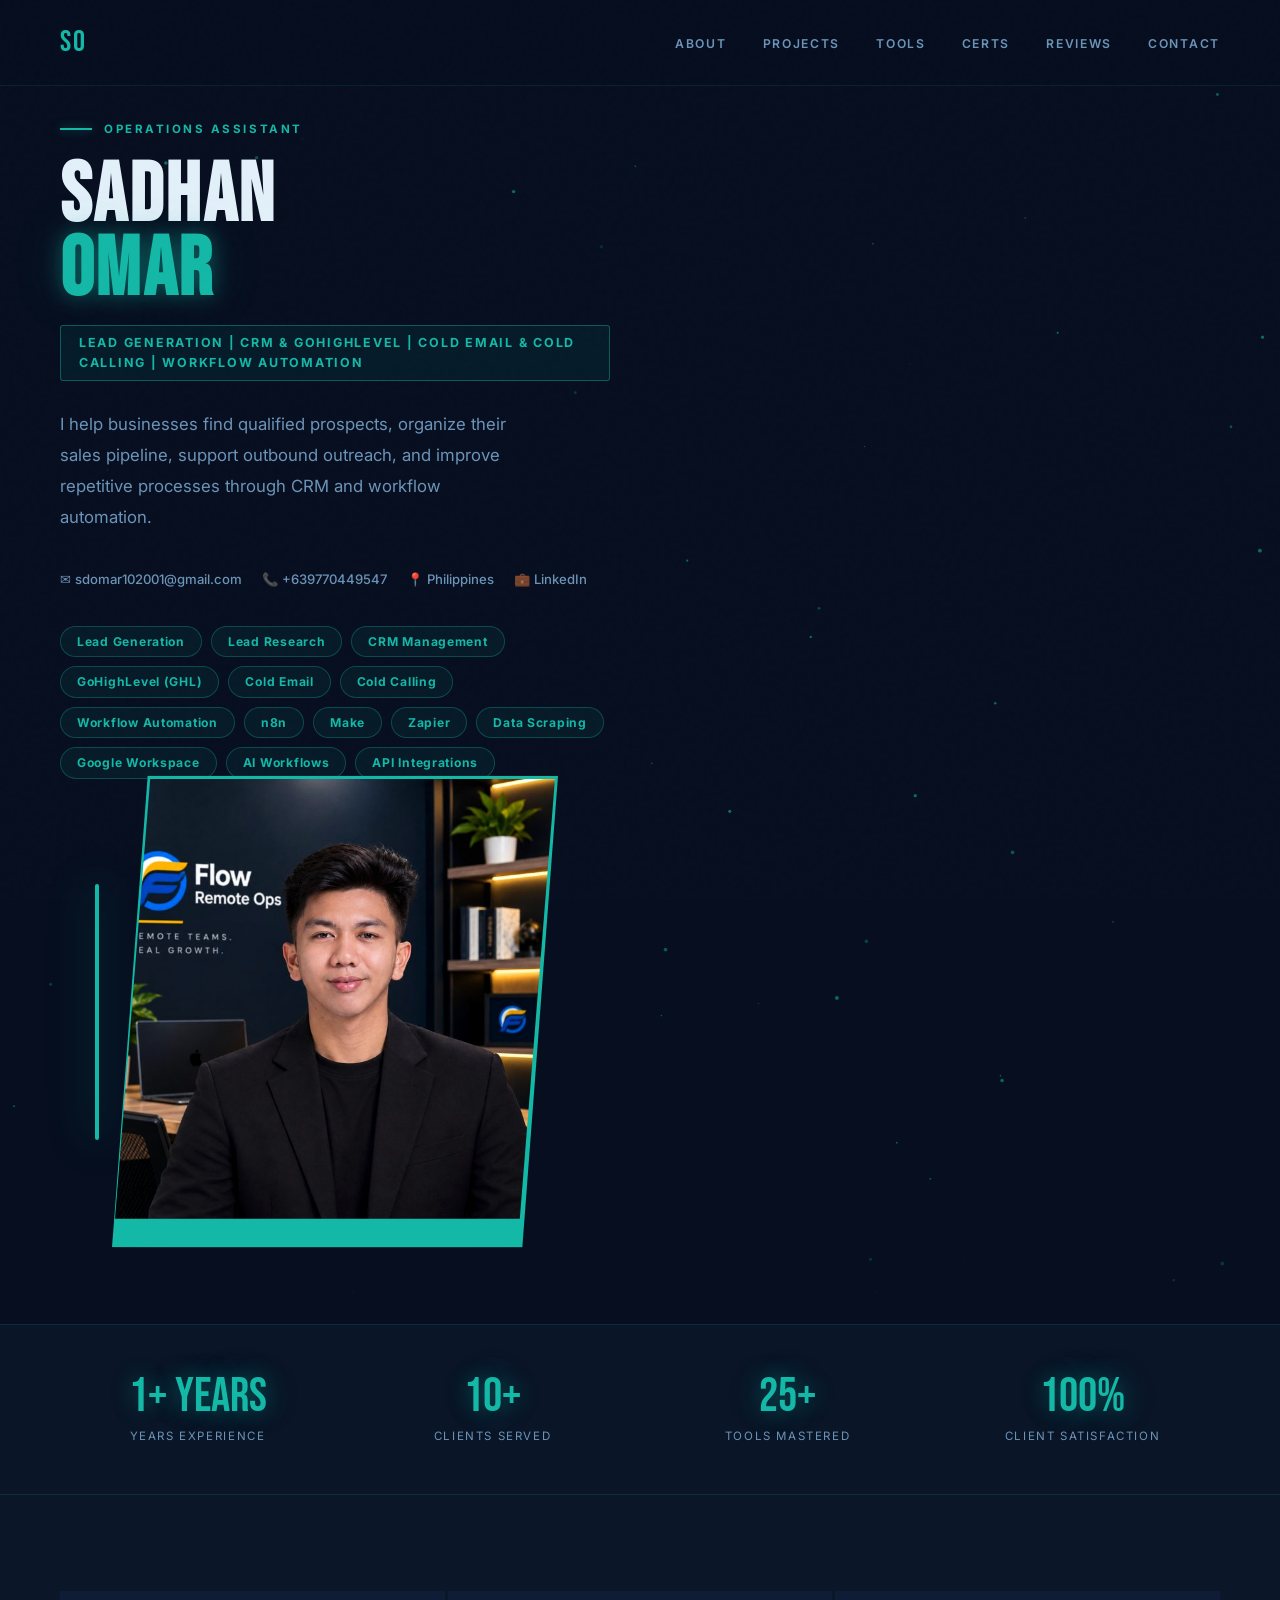
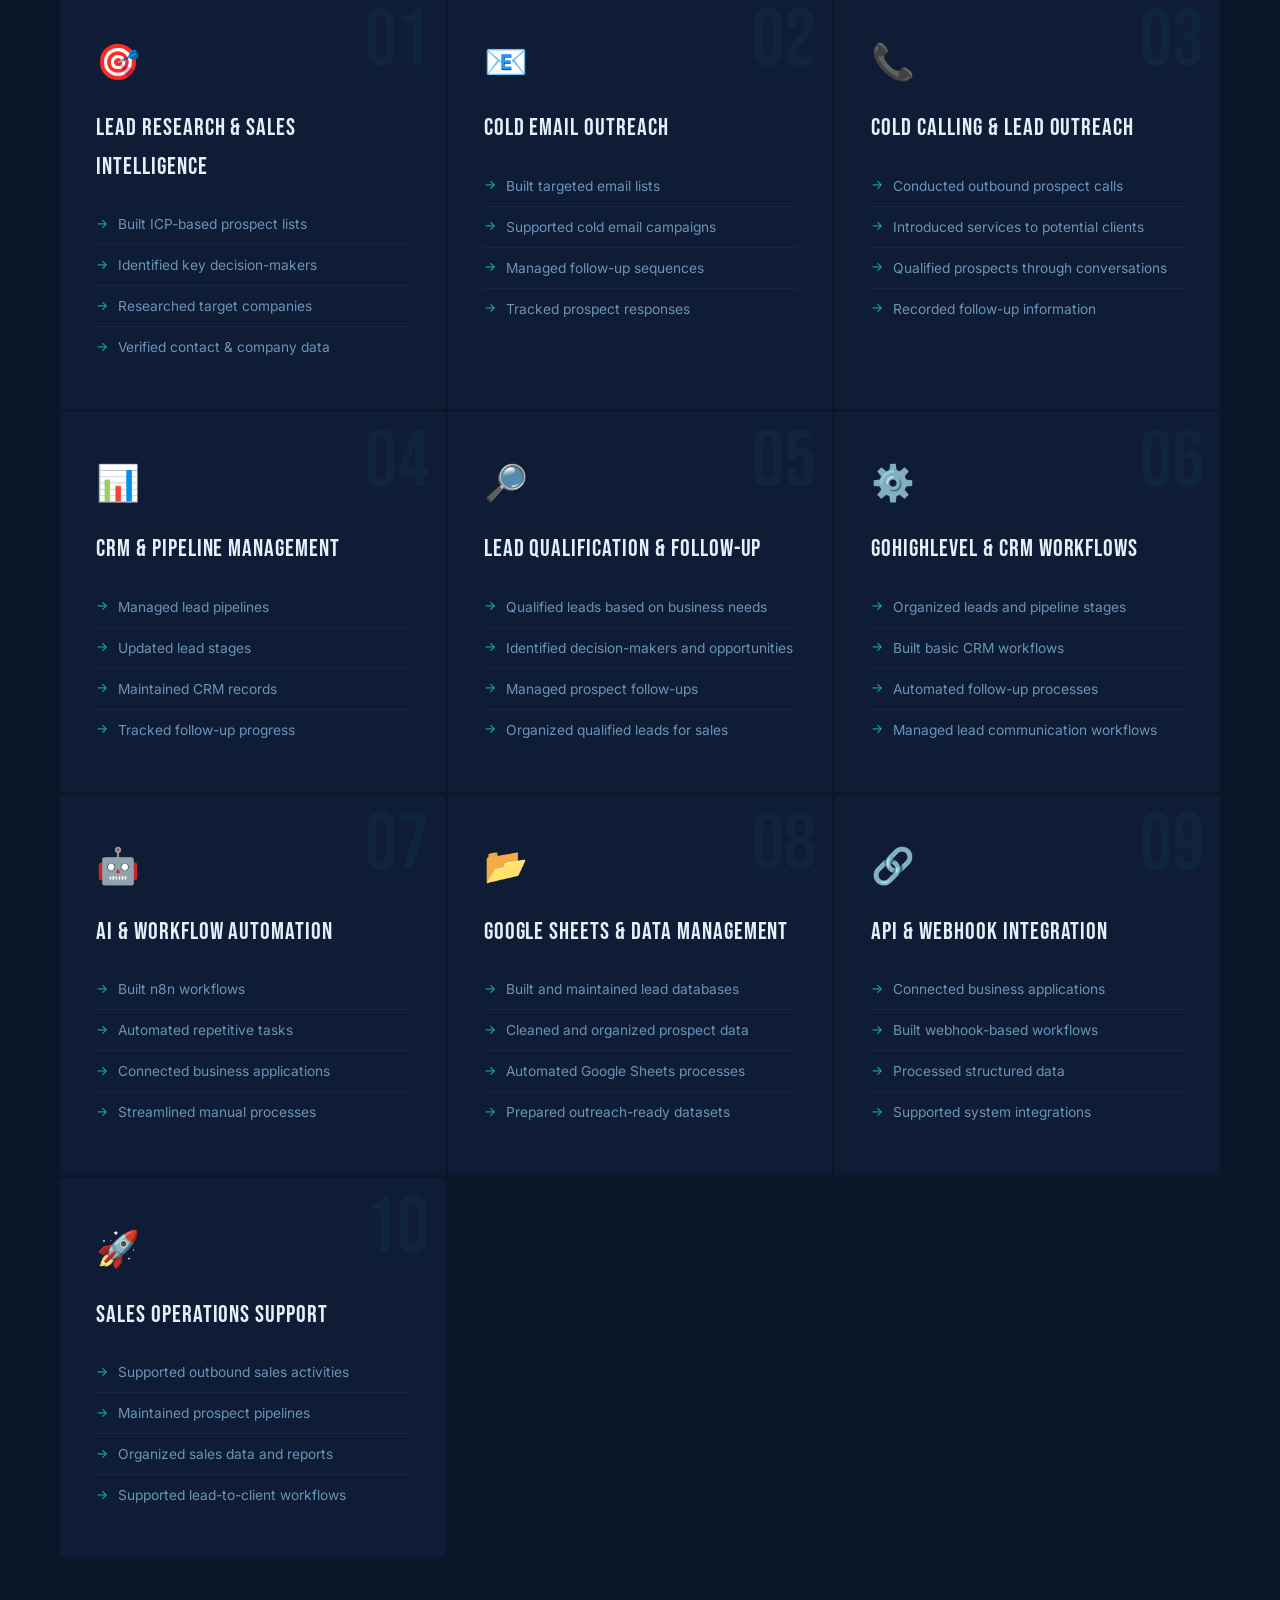
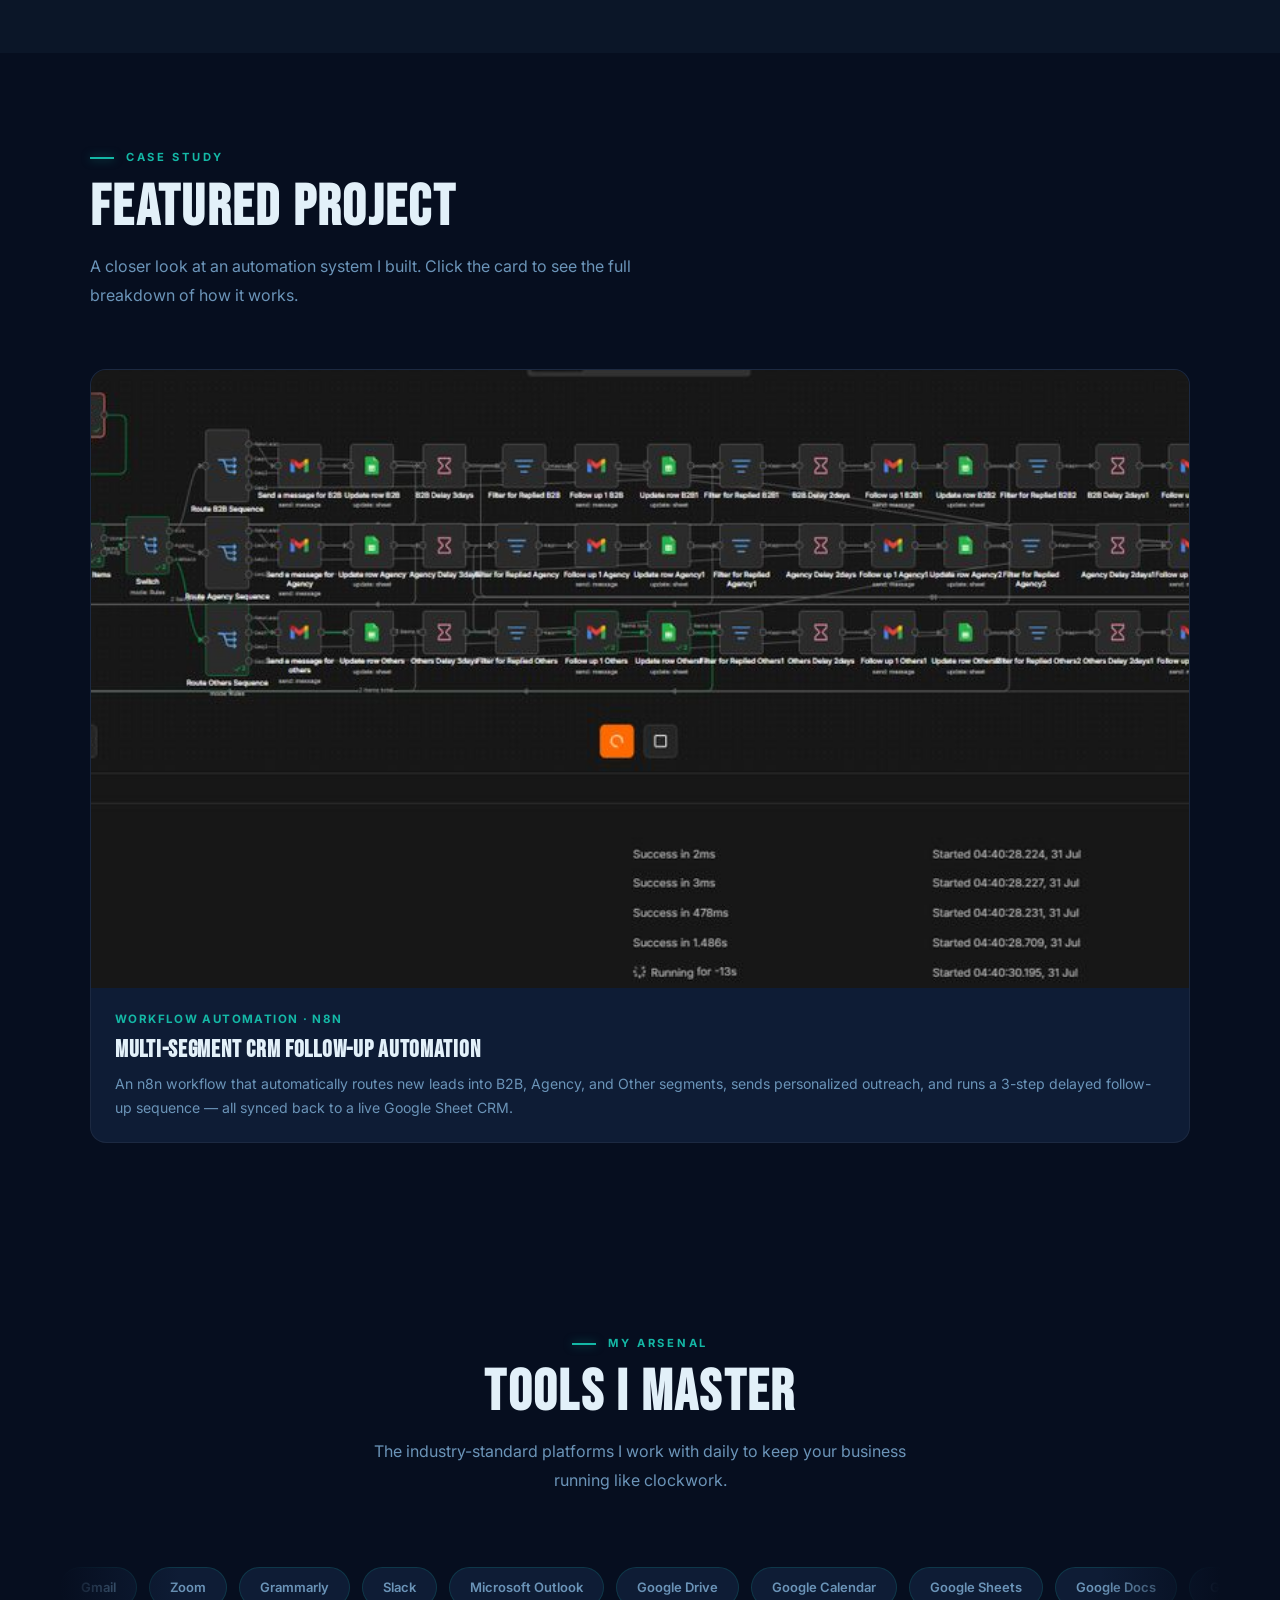
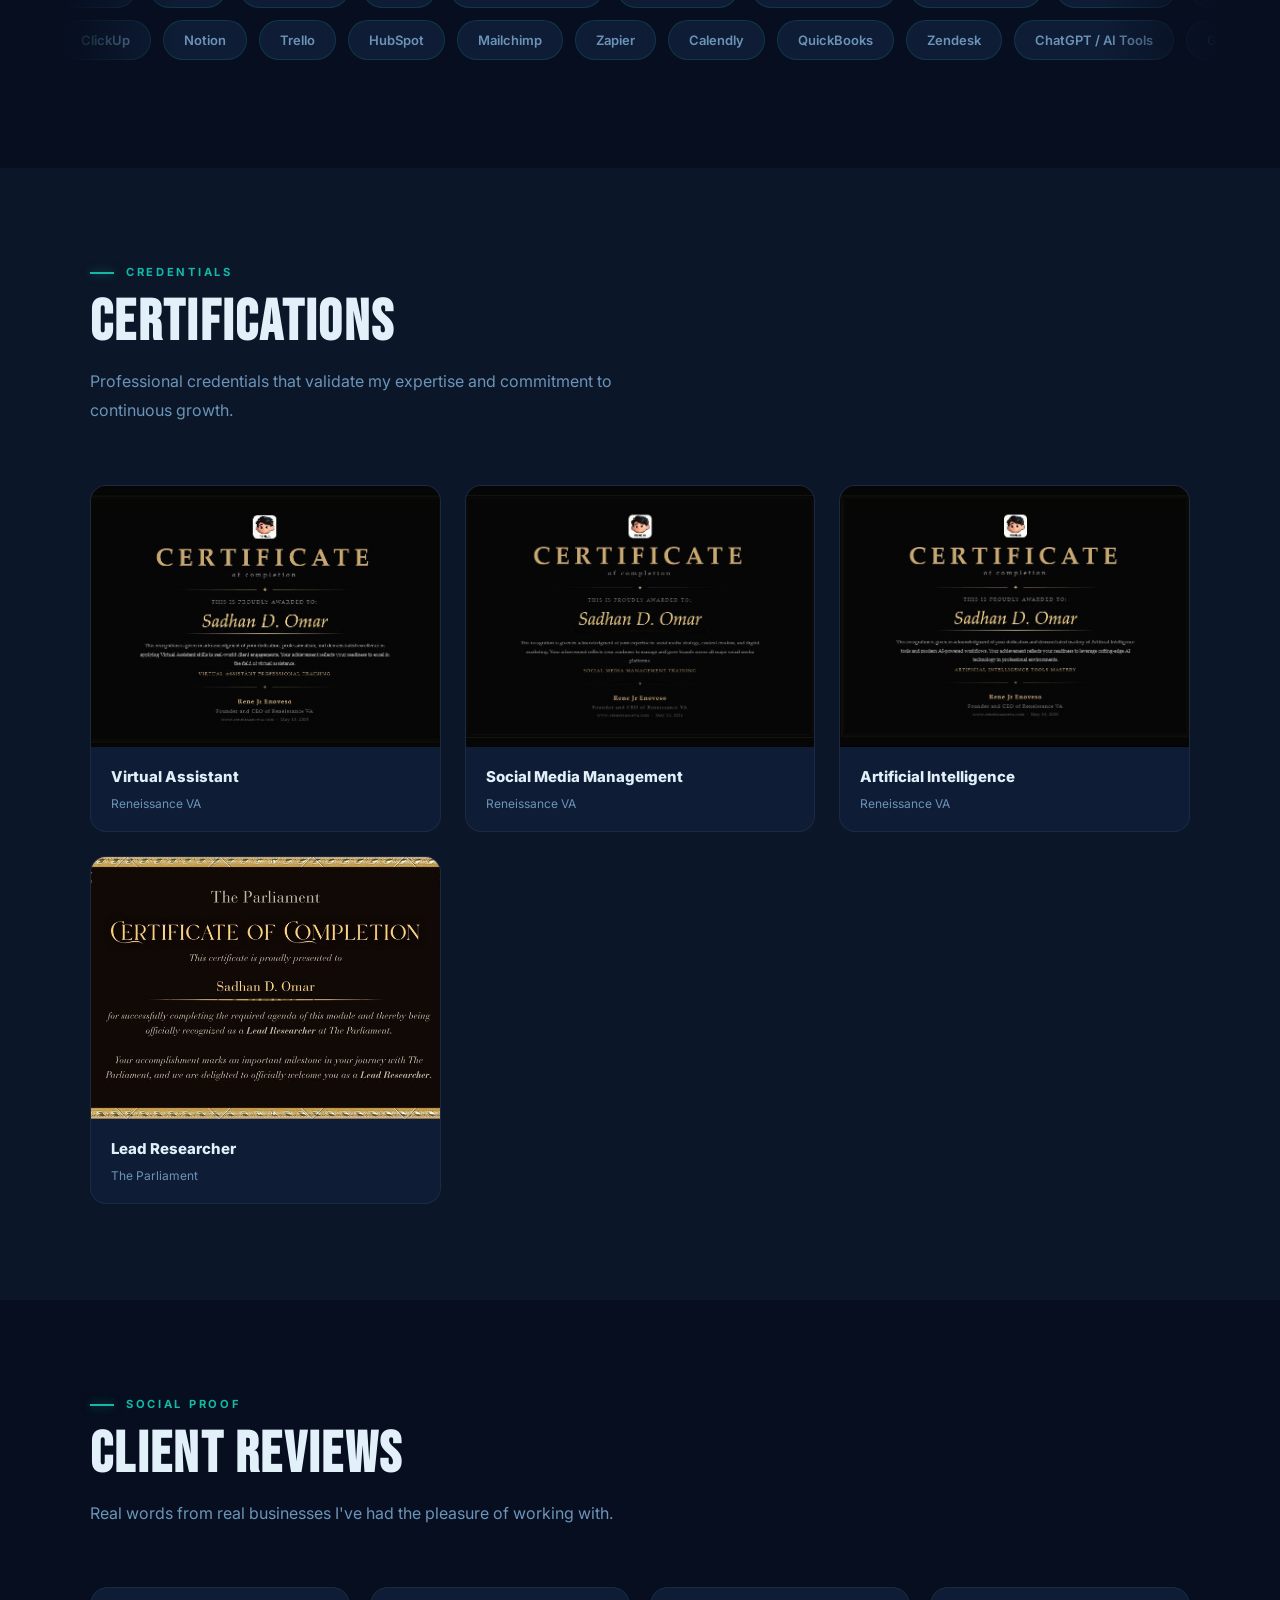
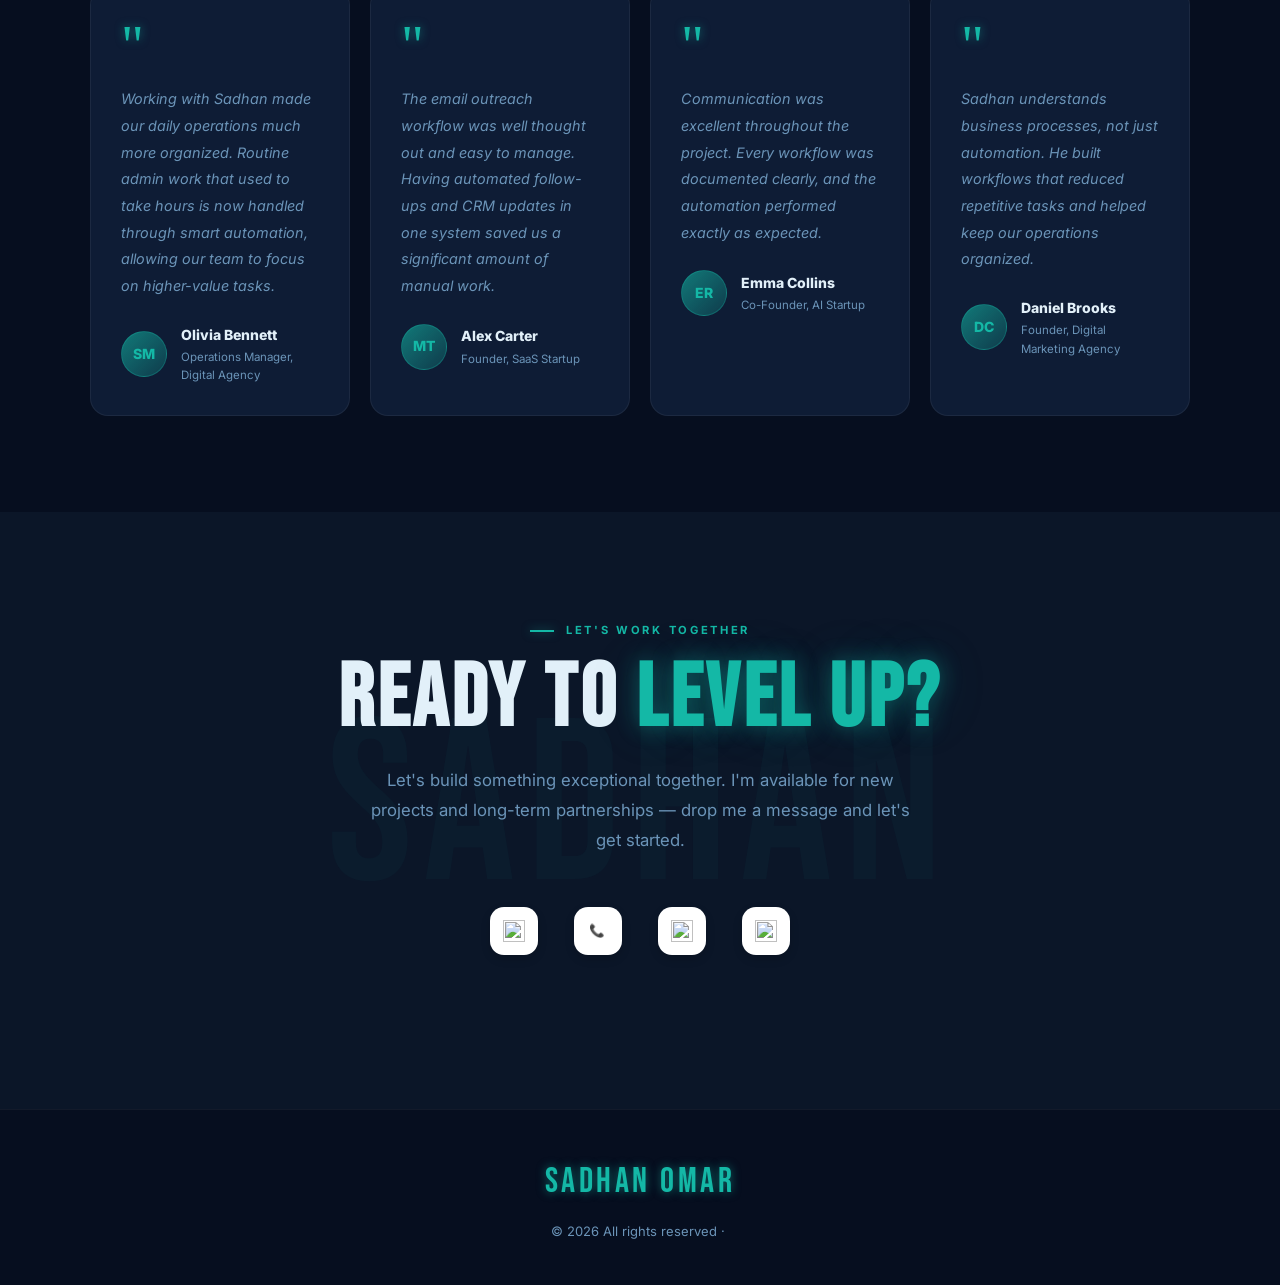
==== commit 9e94a8bd: "Update index.html" ====
--- a/index.html
+++ b/index.html
@@ -479,20 +479,28 @@
   <div class="hero-content">
     <p class="eyebrow ha1">Operations assistant</p>
     <h1 class="hero-name ha2">Sadhan<br><span class="hl">Omar</span></h1>
-    <div class="role-tag ha3">Operations Assistant | CRM &amp; Lead Automation | AI Workflow Automation  </div>
-    <p class="hero-bio-text ha4">I help startups automate repetitive work and build efficient business systems.
-
-From lead research and CRM management to AI workflow automation, I design solutions that streamline sales, marketing, and daily operations.
-
-Using tools like n8n, Make, Google Workspace, and AI, I create automations that save time, reduce manual tasks, and improve business productivity.
-
-My experience includes lead sourcing, data scraping, CRM management, GoHighLevel (GHL), cold email outreach, Google Workspace, Zapier automation, and AI-powered productivity tools. I focus on building organized systems that save time, improve efficiency, and support business growth.</p>
+    <div class="role-tag ha3">Lead Generation | CRM &amp; GoHighLevel | Cold Email &amp; Cold Calling | Workflow Automation</div>
+    <p class="hero-bio-text ha4">I help businesses find qualified prospects, organize their sales pipeline, support outbound outreach, and improve repetitive processes through CRM and workflow automation.</p>
     <div class="hero-contacts ha5"><a href="mailto:sdomar102001@gmail.com"    class="contact-item">✉ sdomar102001@gmail.com</a><span class="contact-item">📞 +639770449547</span><span class="contact-item">📍 Philippines </span><a href="www.linkedin.com/in/sadhan-omar-b422b1380" target="_blank" class="contact-item">💼 LinkedIn</a></div>
-    <div class="s-tags ha6"><span class="s-tag">n8n Automation</span><span class="s-tag">Make Automation</span><span class="s-tag">Lead Research</span><span class="s-tag">CRM Systems</span><span class="s-tag">Cold Email</span><span class="s-tag">Google Workspace</span><span class="s-tag">AI Workflows</span><span class="s-tag">API Integrations</span><span class="s-tag">GoHighLevel (GHL)</span></div>
-  </div>
+    <div class="s-tags ha6">
+  <span class="s-tag">Lead Generation</span>
+  <span class="s-tag">Lead Research</span>
+  <span class="s-tag">CRM Management</span>
+  <span class="s-tag">GoHighLevel (GHL)</span>
+  <span class="s-tag">Cold Email</span>
+  <span class="s-tag">Cold Calling</span>
+  <span class="s-tag">Workflow Automation</span>
+  <span class="s-tag">n8n</span>
+  <span class="s-tag">Make</span>
+  <span class="s-tag">Zapier</span>
+  <span class="s-tag">Data Scraping</span>
+  <span class="s-tag">Google Workspace</span>
+  <span class="s-tag">AI Workflows</span>
+  <span class="s-tag">API Integrations</span>
+</div>
   <div class="hero-visual hv">
     <div class="photo-wrap">
-      <img src="[data-uri]" alt="Sadhan Omar" class="hero-photo">
+      <img src="[data-uri]" alt="Sadhan Omar" class="hero-photo">">
       <div class="neon-bar"></div>
     </div>
   </div>
@@ -512,122 +520,122 @@
   </div>
 </div><section class="sec alt" style="position:relative;overflow:hidden">
   
- <div class="skills-grid">
+<div class="skills-grid">
 
   <!-- Project 1 -->
-<div class="skill-card">
-  <span class="skill-num">01</span>
-  <span class="skill-icon">🎯</span>
-  <div class="skill-title">Lead Research & Sales Intelligence</div>
-  <ul class="skill-list">
-    <li>Built ICP-based prospect lists</li>
-    <li>Identified key decision-makers</li>
-    <li>Verified contact & company data</li>
-    <li>Qualified leads for outbound campaigns</li>
-  </ul>
-</div>
+  <div class="skill-card">
+    <span class="skill-num">01</span>
+    <span class="skill-icon">🎯</span>
+    <div class="skill-title">Lead Research & Sales Intelligence</div>
+    <ul class="skill-list">
+      <li>Built ICP-based prospect lists</li>
+      <li>Identified key decision-makers</li>
+      <li>Researched target companies</li>
+      <li>Verified contact & company data</li>
+    </ul>
+  </div>
 
   <!-- Project 2 -->
   <div class="skill-card">
     <span class="skill-num">02</span>
     <span class="skill-icon">📧</span>
-    <div class="skill-title">Cold Email Outreach System</div>
+    <div class="skill-title">Cold Email Outreach</div>
     <ul class="skill-list">
-      <li>Built automated email sequences</li>
-      <li>Managed follow-up campaigns</li>
-      <li>Tracked replies automatically</li>
-      <li>Updated CRM after every email</li>
+      <li>Built targeted email lists</li>
+      <li>Supported cold email campaigns</li>
+      <li>Managed follow-up sequences</li>
+      <li>Tracked prospect responses</li>
     </ul>
   </div>
 
   <!-- Project 3 -->
   <div class="skill-card">
     <span class="skill-num">03</span>
+    <span class="skill-icon">📞</span>
+    <div class="skill-title">Cold Calling & Lead Outreach</div>
+    <ul class="skill-list">
+      <li>Conducted outbound prospect calls</li>
+      <li>Introduced services to potential clients</li>
+      <li>Qualified prospects through conversations</li>
+      <li>Recorded follow-up information</li>
+    </ul>
+  </div>
+
+  <!-- Project 4 -->
+  <div class="skill-card">
+    <span class="skill-num">04</span>
     <span class="skill-icon">📊</span>
     <div class="skill-title">CRM & Pipeline Management</div>
     <ul class="skill-list">
-      <li>Managed sales pipelines</li>
+      <li>Managed lead pipelines</li>
       <li>Updated lead stages</li>
       <li>Maintained CRM records</li>
       <li>Tracked follow-up progress</li>
     </ul>
   </div>
 
-  <!-- Project 4 -->
-  <div class="skill-card">
-    <span class="skill-num">04</span>
-    <span class="skill-icon">🗃️</span>
-    <div class="skill-title">Data Research & Verification</div>
-    <ul class="skill-list">
-      <li>Collected business data</li>
-      <li>Verified contact information</li>
-      <li>Cleaned lead databases</li>
-      <li>Prepared outreach-ready lists</li>
-    </ul>
-  </div>
-
   <!-- Project 5 -->
   <div class="skill-card">
     <span class="skill-num">05</span>
+    <span class="skill-icon">🔎</span>
+    <div class="skill-title">Lead Qualification & Follow-Up</div>
+    <ul class="skill-list">
+      <li>Qualified leads based on business needs</li>
+      <li>Identified decision-makers and opportunities</li>
+      <li>Managed prospect follow-ups</li>
+      <li>Organized qualified leads for sales</li>
+    </ul>
+  </div>
+
+  <!-- Project 6 -->
+  <div class="skill-card">
+    <span class="skill-num">06</span>
+    <span class="skill-icon">⚙️</span>
+    <div class="skill-title">GoHighLevel & CRM Workflows</div>
+    <ul class="skill-list">
+      <li>Organized leads and pipeline stages</li>
+      <li>Built basic CRM workflows</li>
+      <li>Automated follow-up processes</li>
+      <li>Managed lead communication workflows</li>
+    </ul>
+  </div>
+
+  <!-- Project 7 -->
+  <div class="skill-card">
+    <span class="skill-num">07</span>
     <span class="skill-icon">🤖</span>
     <div class="skill-title">AI & Workflow Automation</div>
     <ul class="skill-list">
       <li>Built n8n workflows</li>
       <li>Automated repetitive tasks</li>
-      <li>Integrated business apps</li>
-      <li>Reduced manual work</li>
-    </ul>
-  </div>
-
-  <!-- Project 6 -->
-  <div class="skill-card">
-    <span class="skill-num">06</span>
-    <span class="skill-icon">⚡</span>
-    <div class="skill-title">Business Process Automation</div>
-    <ul class="skill-list">
-      <li>Automated business workflows</li>
-      <li>Built multi-step automations</li>
-      <li>Connected multiple tools</li>
-      <li>Optimized daily operations</li>
-    </ul>
-  </div>
-
-  <!-- Project 7 -->
-  <div class="skill-card">
-    <span class="skill-num">07</span>
-    <span class="skill-icon">📂</span>
-    <div class="skill-title">Google Workspace Automation</div>
-    <ul class="skill-list">
-      <li>Google Sheets automation</li>
-      <li>Gmail workflow integration</li>
-      <li>Automated data updates</li>
-      <li>Organized business records</li>
+      <li>Connected business applications</li>
+      <li>Streamlined manual processes</li>
     </ul>
   </div>
 
   <!-- Project 8 -->
   <div class="skill-card">
     <span class="skill-num">08</span>
+    <span class="skill-icon">📂</span>
+    <div class="skill-title">Google Sheets & Data Management</div>
+    <ul class="skill-list">
+      <li>Built and maintained lead databases</li>
+      <li>Cleaned and organized prospect data</li>
+      <li>Automated Google Sheets processes</li>
+      <li>Prepared outreach-ready datasets</li>
+    </ul>
+  </div>
+
+  <!-- Project 9 -->
+  <div class="skill-card">
+    <span class="skill-num">09</span>
     <span class="skill-icon">🔗</span>
     <div class="skill-title">API & Webhook Integration</div>
     <ul class="skill-list">
-      <li>Connected REST APIs</li>
-      <li>Built webhook automations</li>
-      <li>Processed JSON data</li>
-      <li>Integrated cloud services</li>
-    </ul>
-  </div>
-
-  <!-- Project 9 -->
-  <div class="skill-card">
-    <span class="skill-num">09</span>
-    <span class="skill-icon">📬</span>
-    <div class="skill-title">Email CRM Automation</div>
-    <ul class="skill-list">
-      <li>Automated follow-up emails</li>
-      <li>Managed outreach sequences</li>
-      <li>Prevented duplicate emails</li>
-      <li>Updated lead status automatically</li>
+      <li>Connected business applications</li>
+      <li>Built webhook-based workflows</li>
+      <li>Processed structured data</li>
+      <li>Supported system integrations</li>
     </ul>
   </div>
 
@@ -637,10 +645,10 @@
     <span class="skill-icon">🚀</span>
     <div class="skill-title">Sales Operations Support</div>
     <ul class="skill-list">
-      <li>Qualified inbound leads</li>
-      <li>Maintained sales pipeline</li>
-      <li>Generated performance reports</li>
-      <li>Improved sales efficiency</li>
+      <li>Supported outbound sales activities</li>
+      <li>Maintained prospect pipelines</li>
+      <li>Organized sales data and reports</li>
+      <li>Supported lead-to-client workflows</li>
     </ul>
   </div>
 
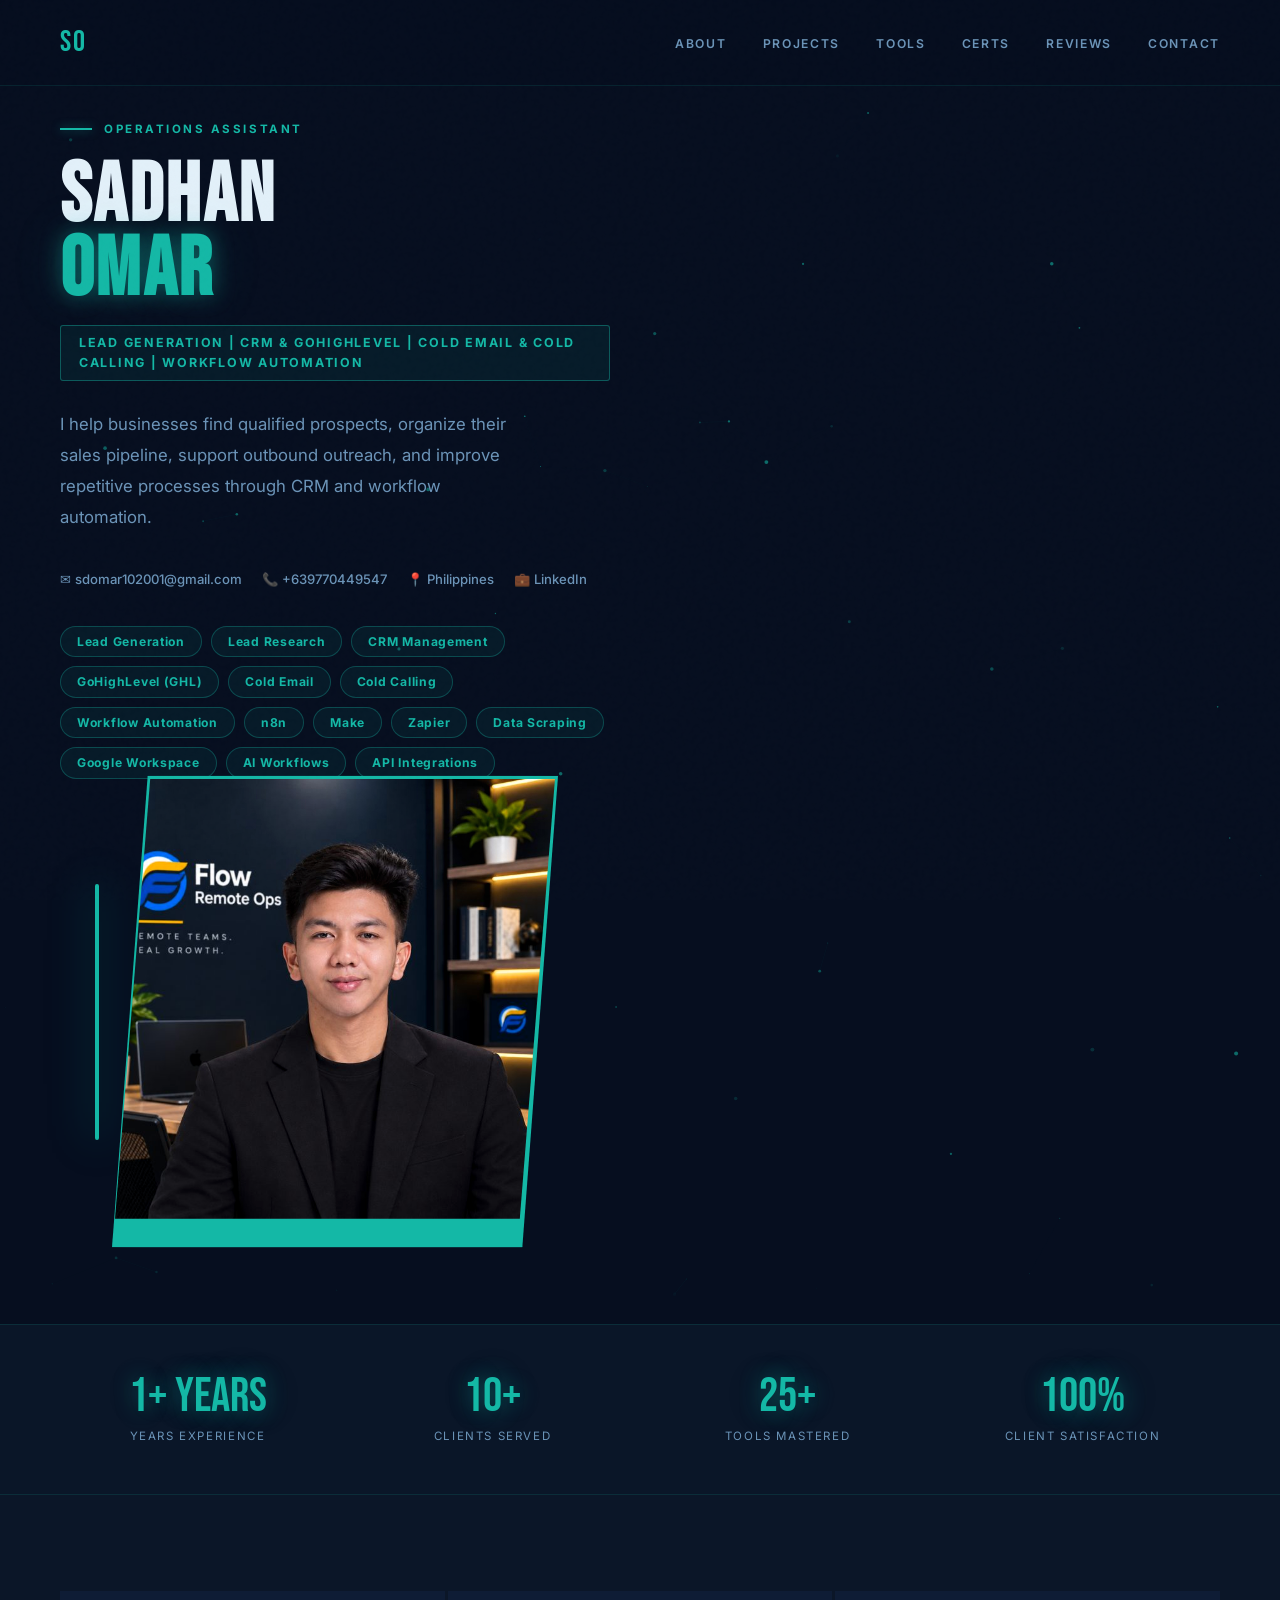
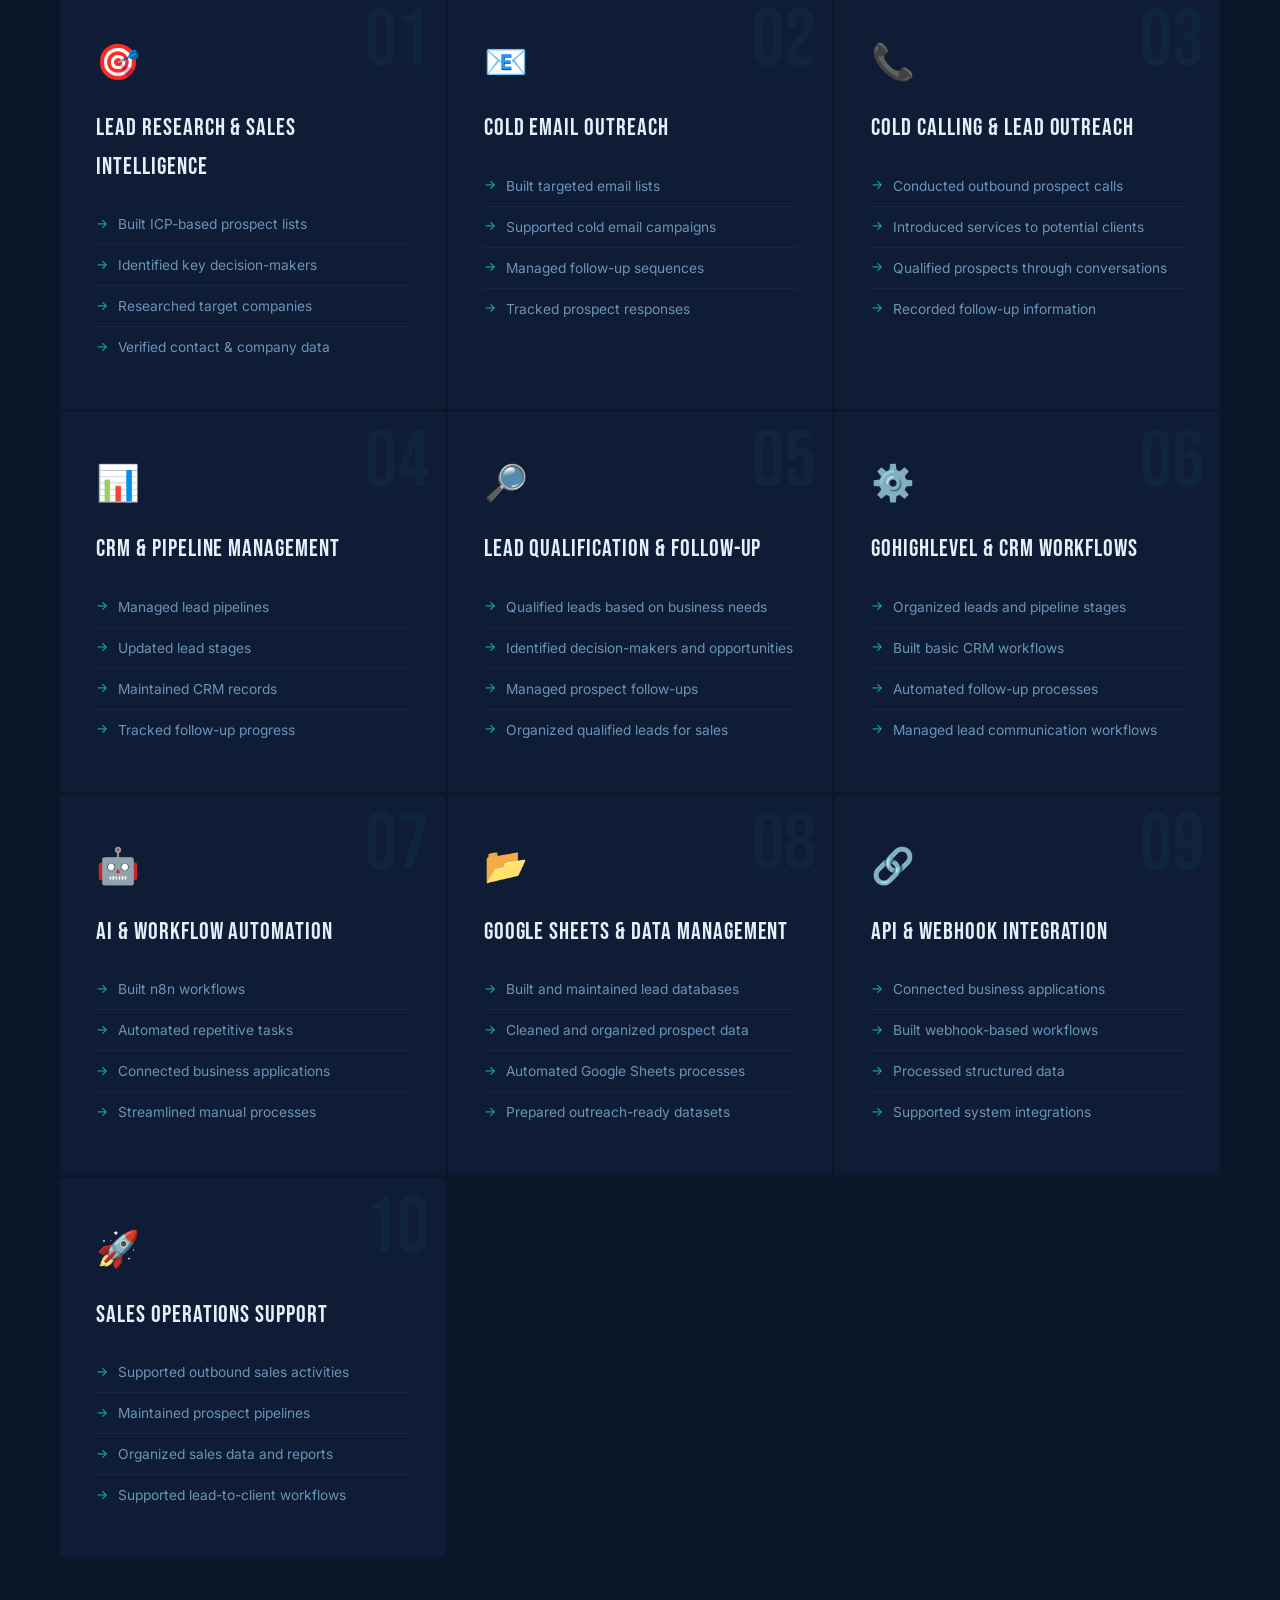
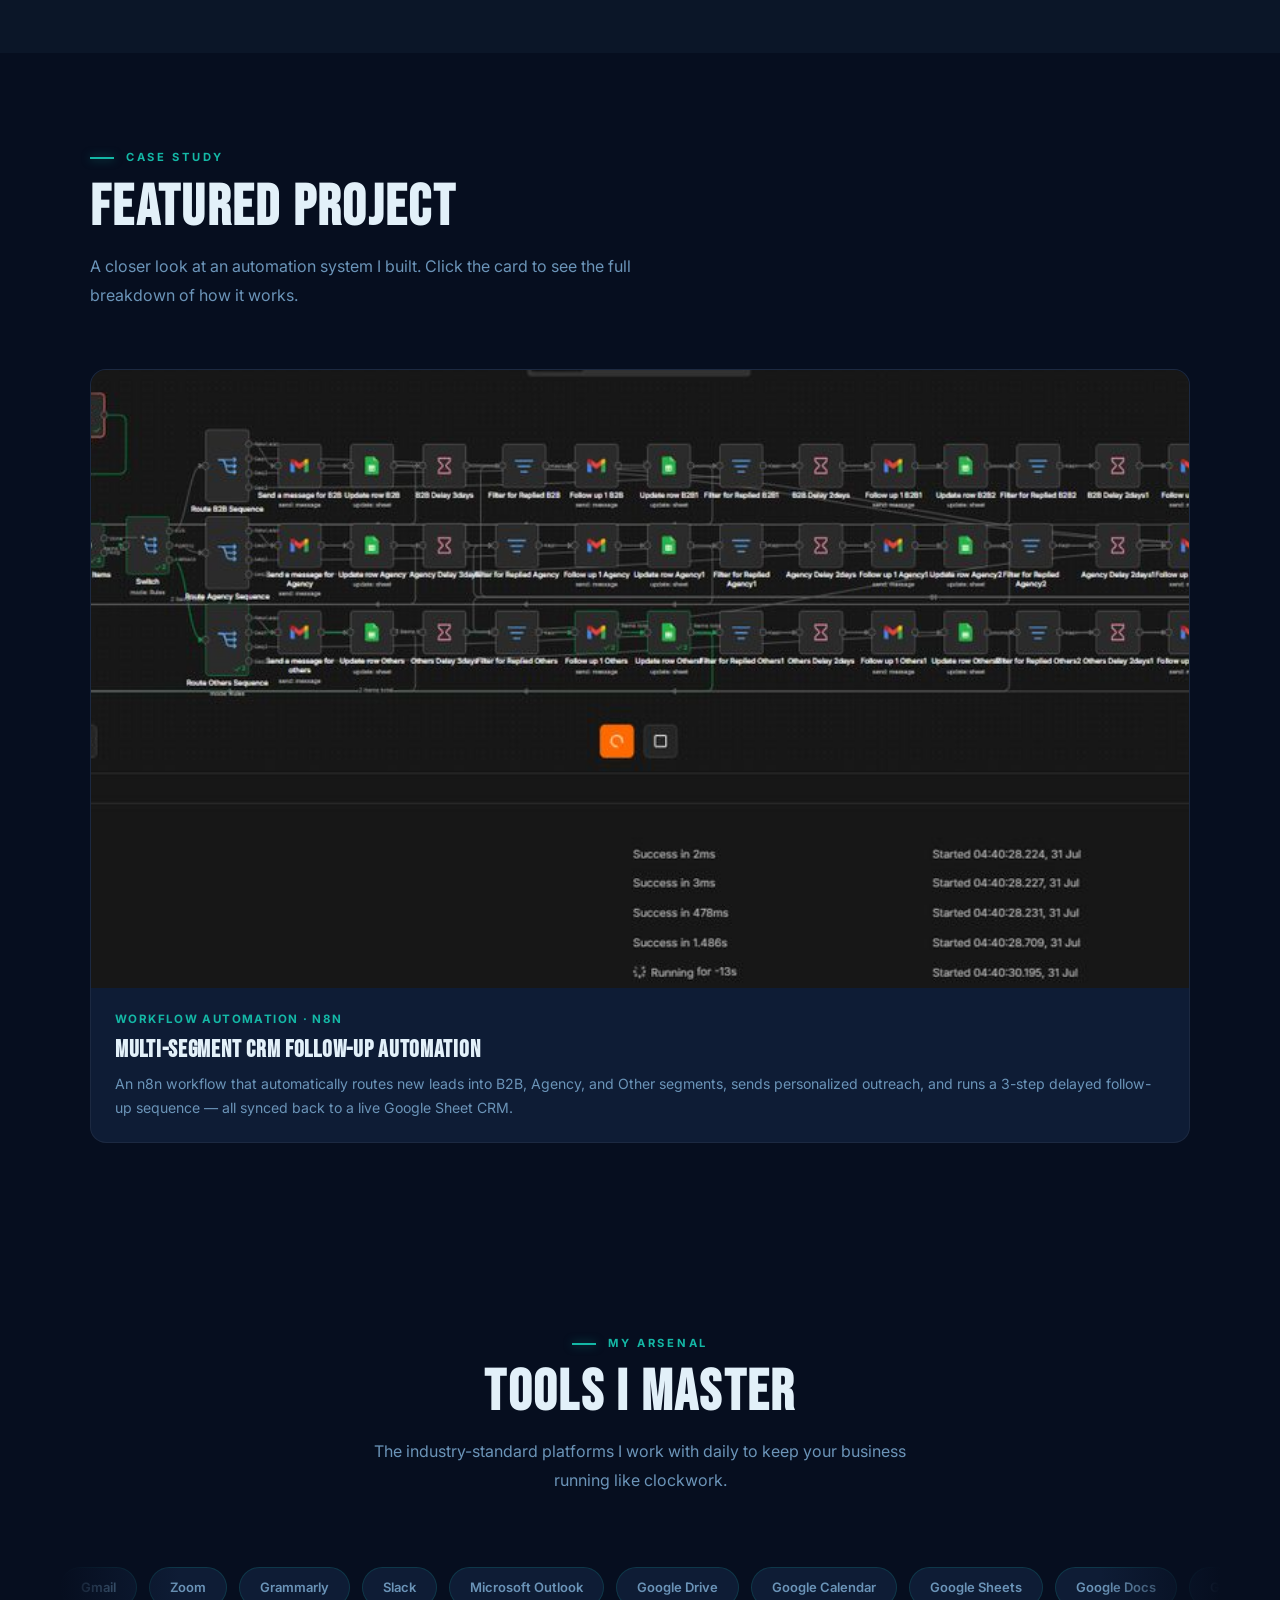
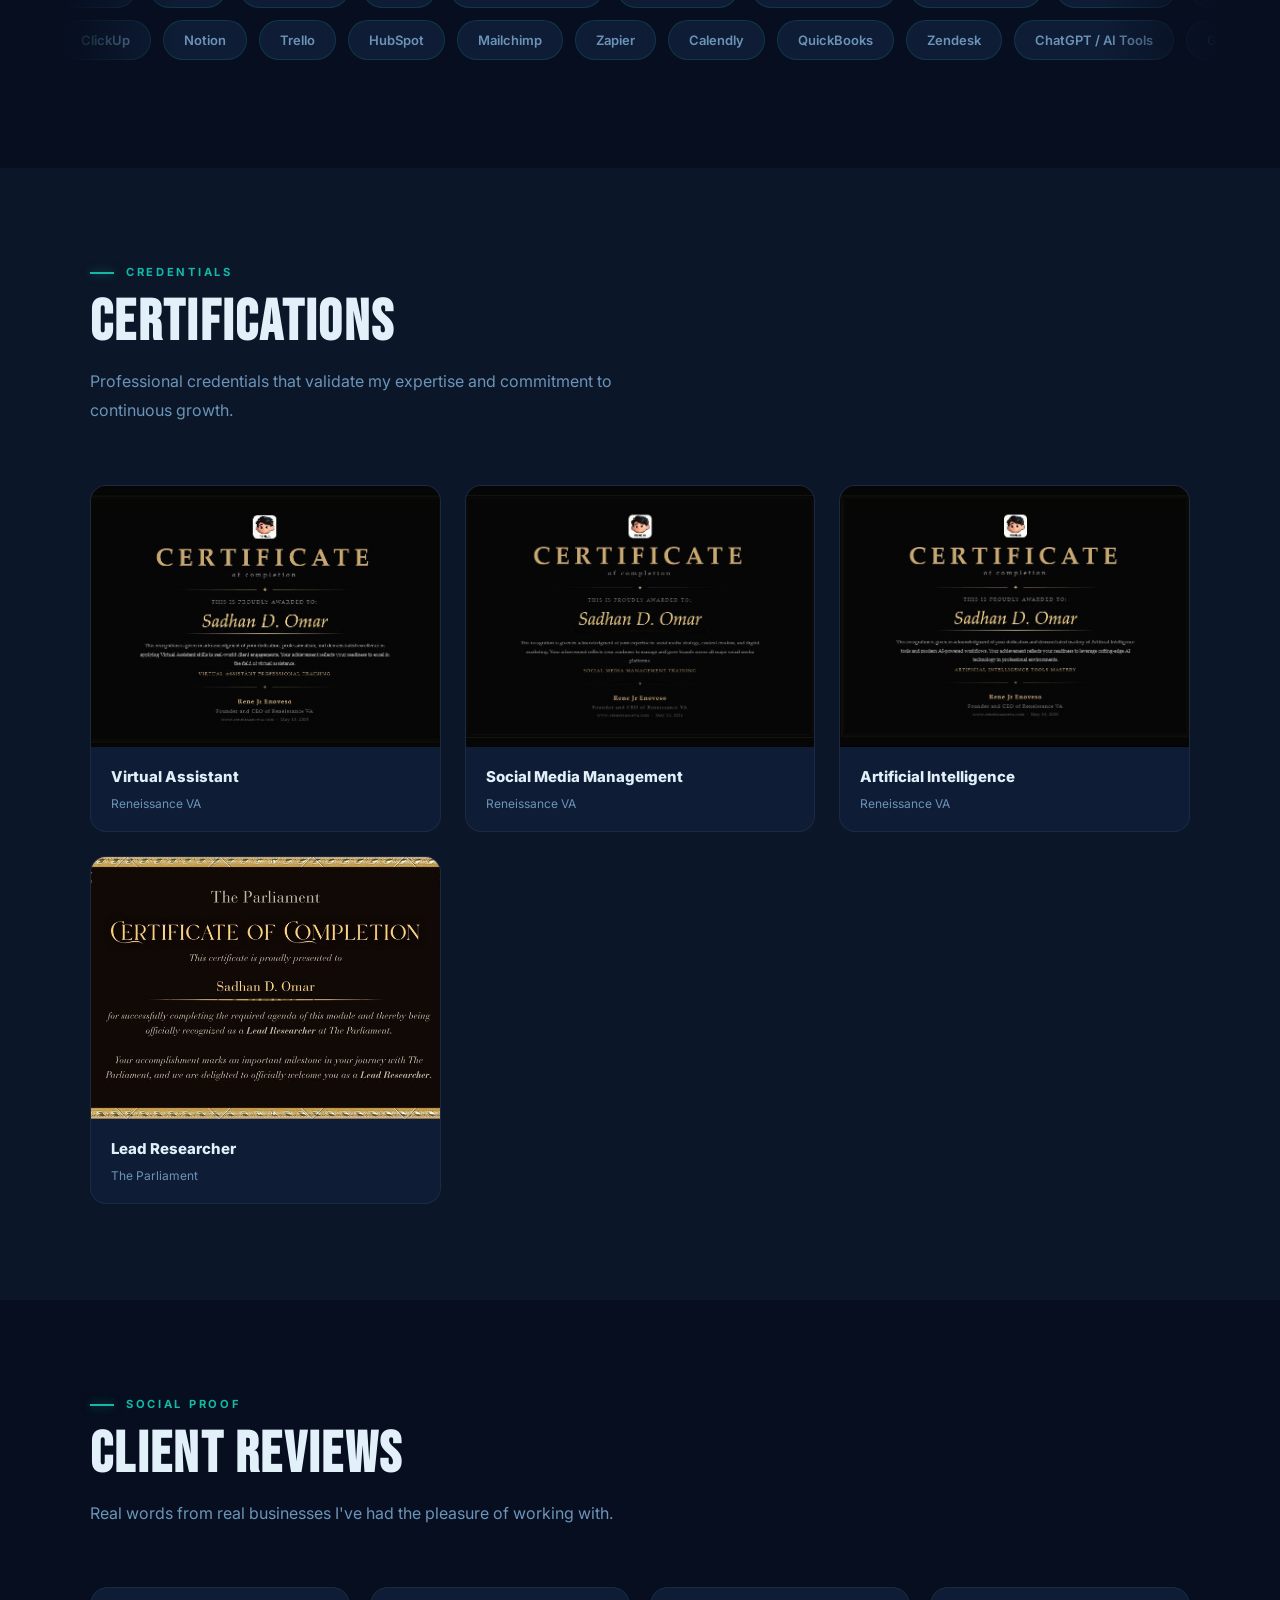
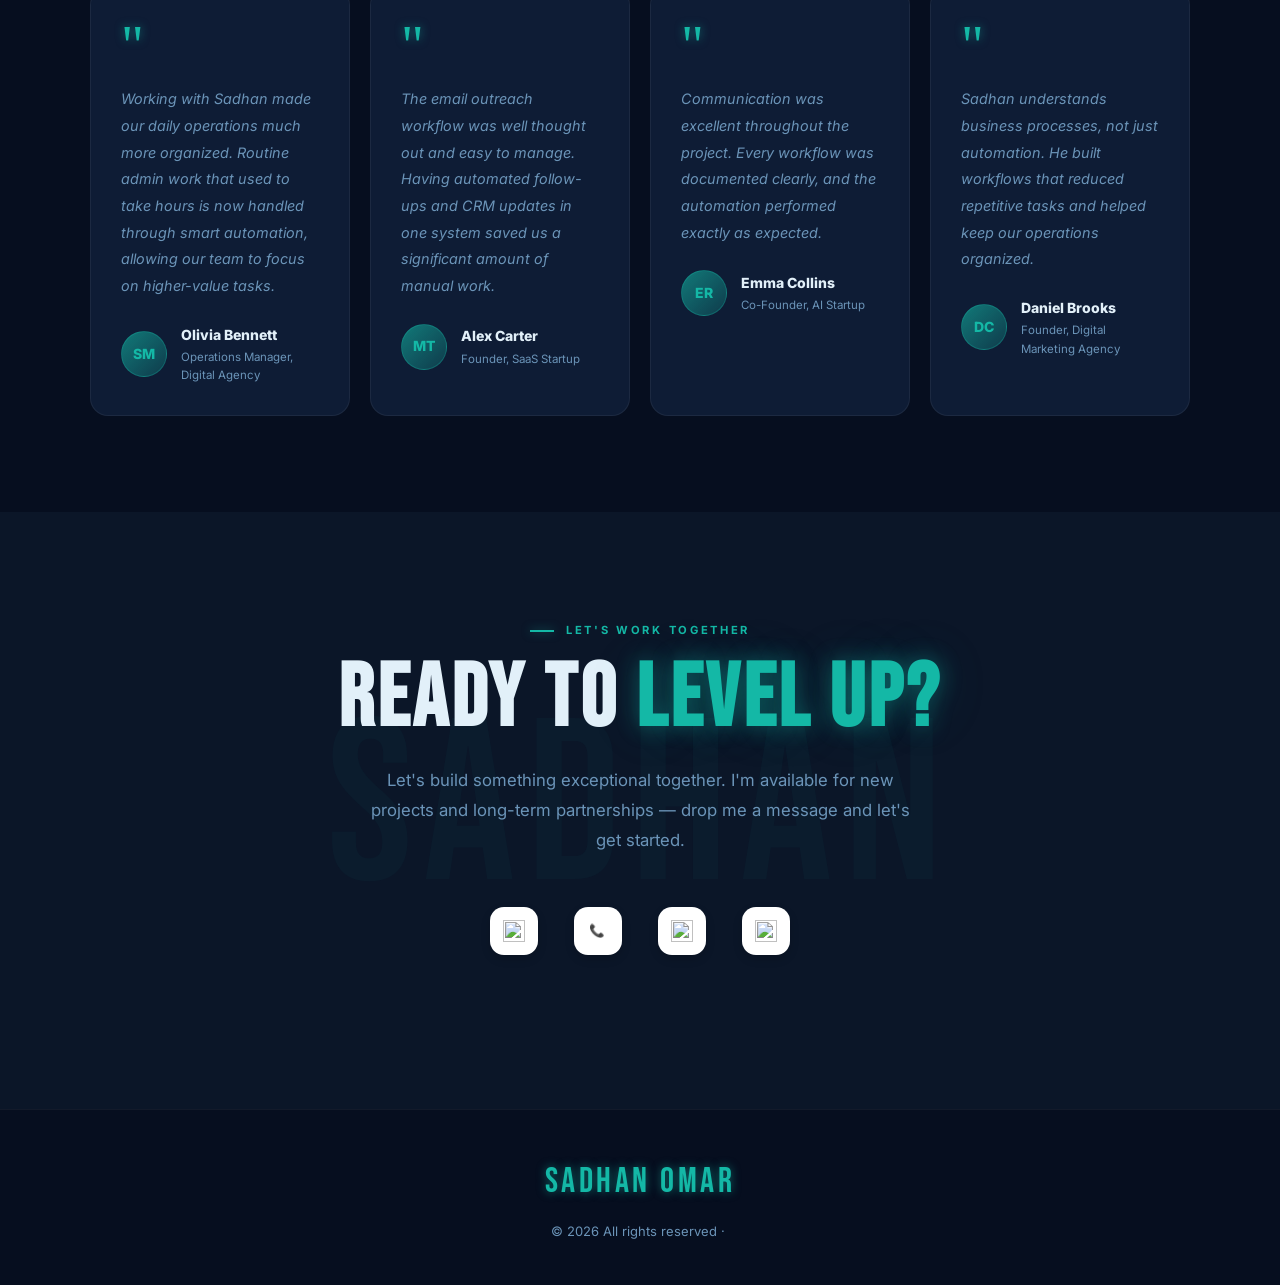
==== commit f3397c12: "Update index.html" ====
--- a/index.html
+++ b/index.html
@@ -467,6 +467,13 @@
   .proj-modal-body{padding:26px 22px 32px}
   .proj-modal-body h3{font-size:1.6rem}
 }
+/* Centered hero fixes */
+.hero.hero-c .eyebrow{justify-content:center}
+.hero.hero-c .eyebrow::before{display:none}
+.hero.hero-c .s-tags{justify-content:center}
+.hero.hero-c .hero-content{display:flex;flex-direction:column;align-items:center;width:100%;max-width:900px}
+.hero.hero-c .hero-visual{width:100%;margin-top:20px}
+.hero.hero-c .neon-bar{display:none}
 </style>
 </head>
 <body>
@@ -923,6 +930,15 @@
     });
     document.body.style.overflow = '';
   }
+    // ── Center hero ──
+  var hero=document.querySelector('.hero');
+  if(hero){
+    hero.classList.add('hero-c');
+    var visual=document.querySelector('.hero-visual');
+    if(visual&&visual.parentElement!==hero){
+      hero.appendChild(visual);   // ilabas ang photo sa .hero-content
+    }
+  }
 });
 </script>
 </body>
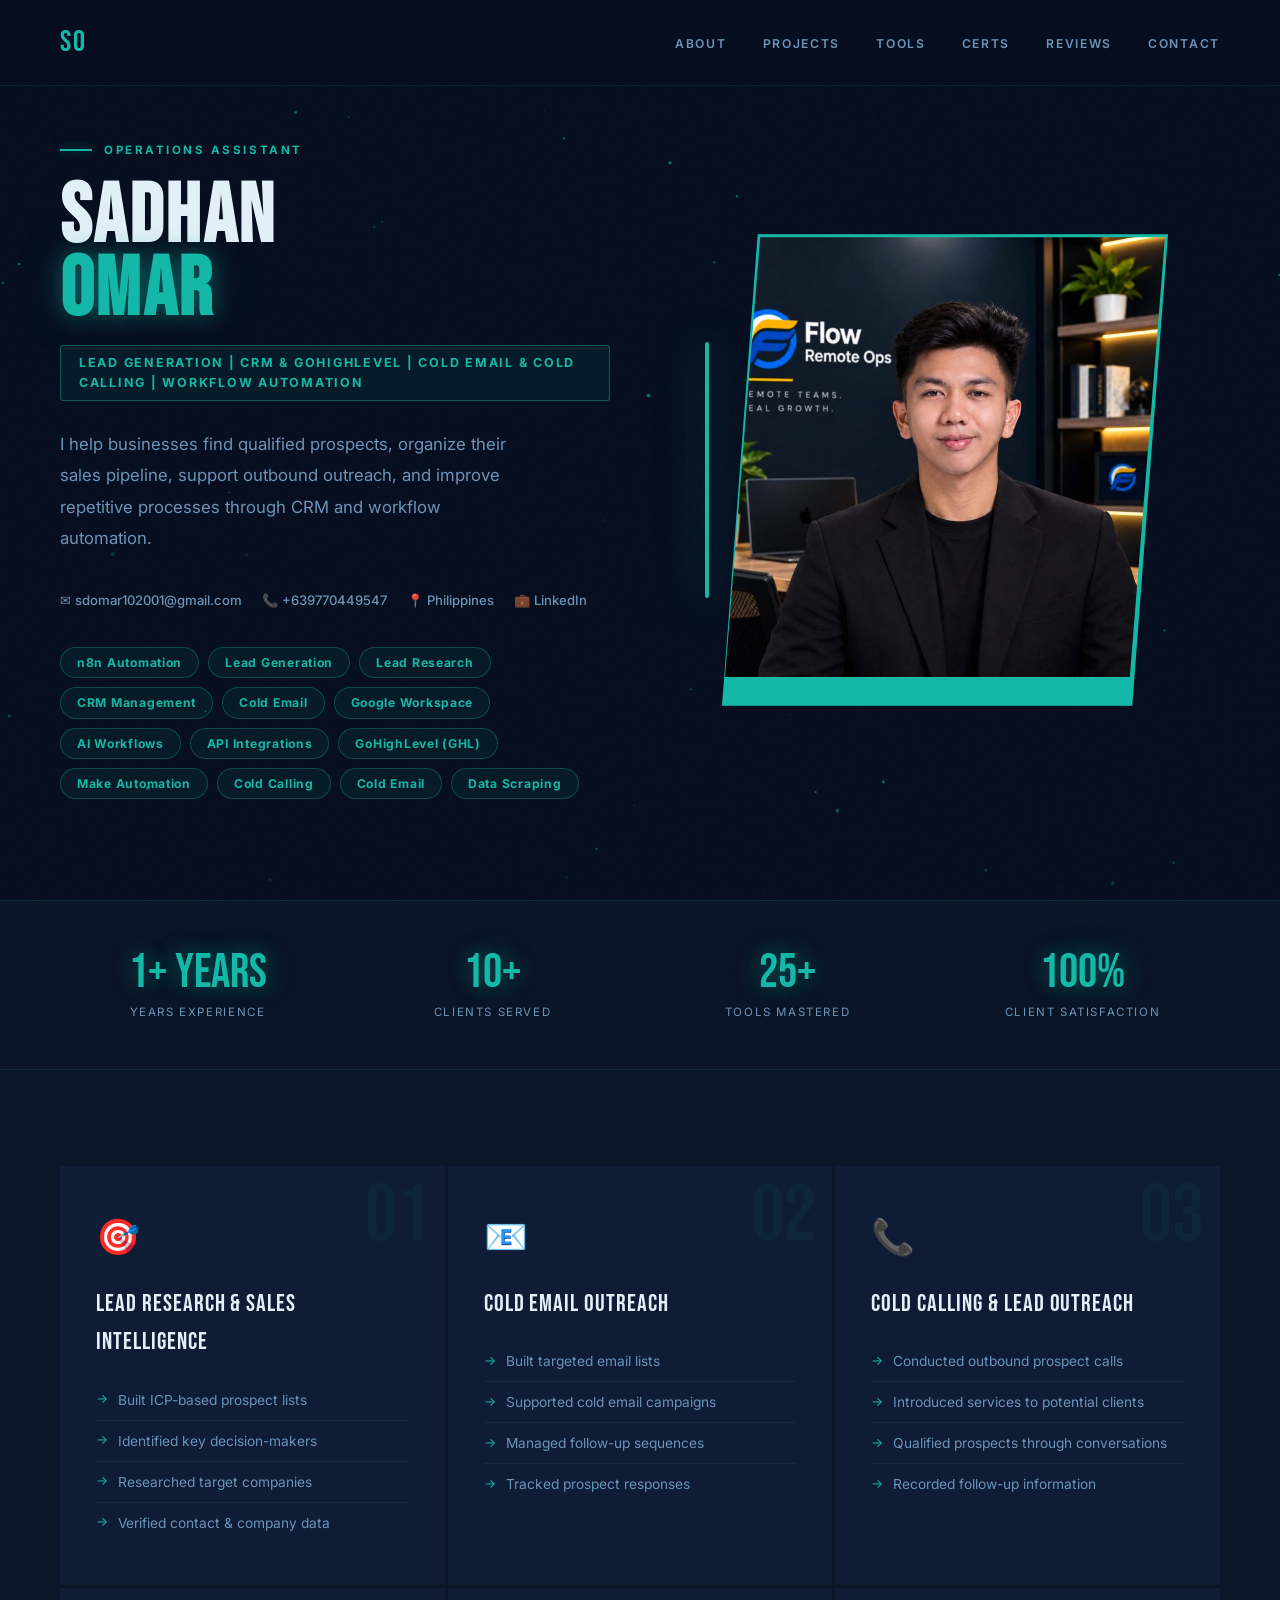
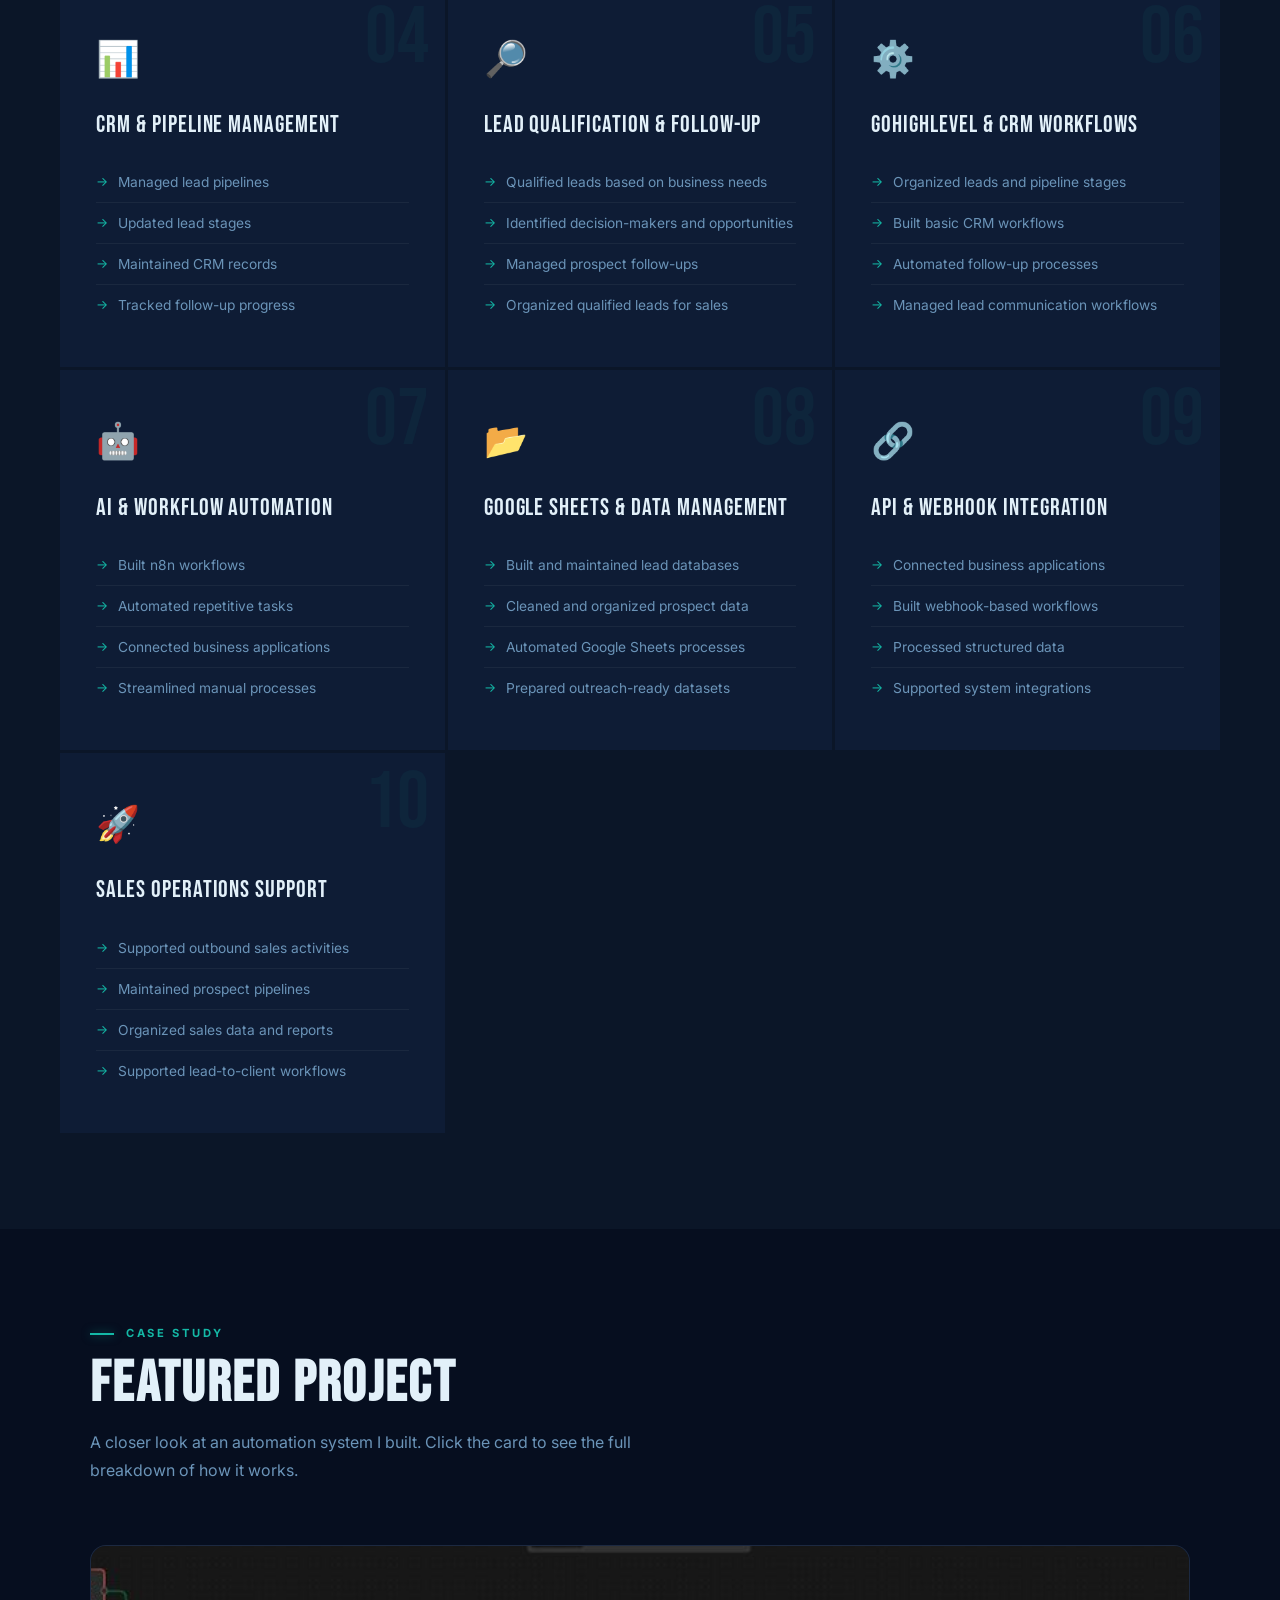
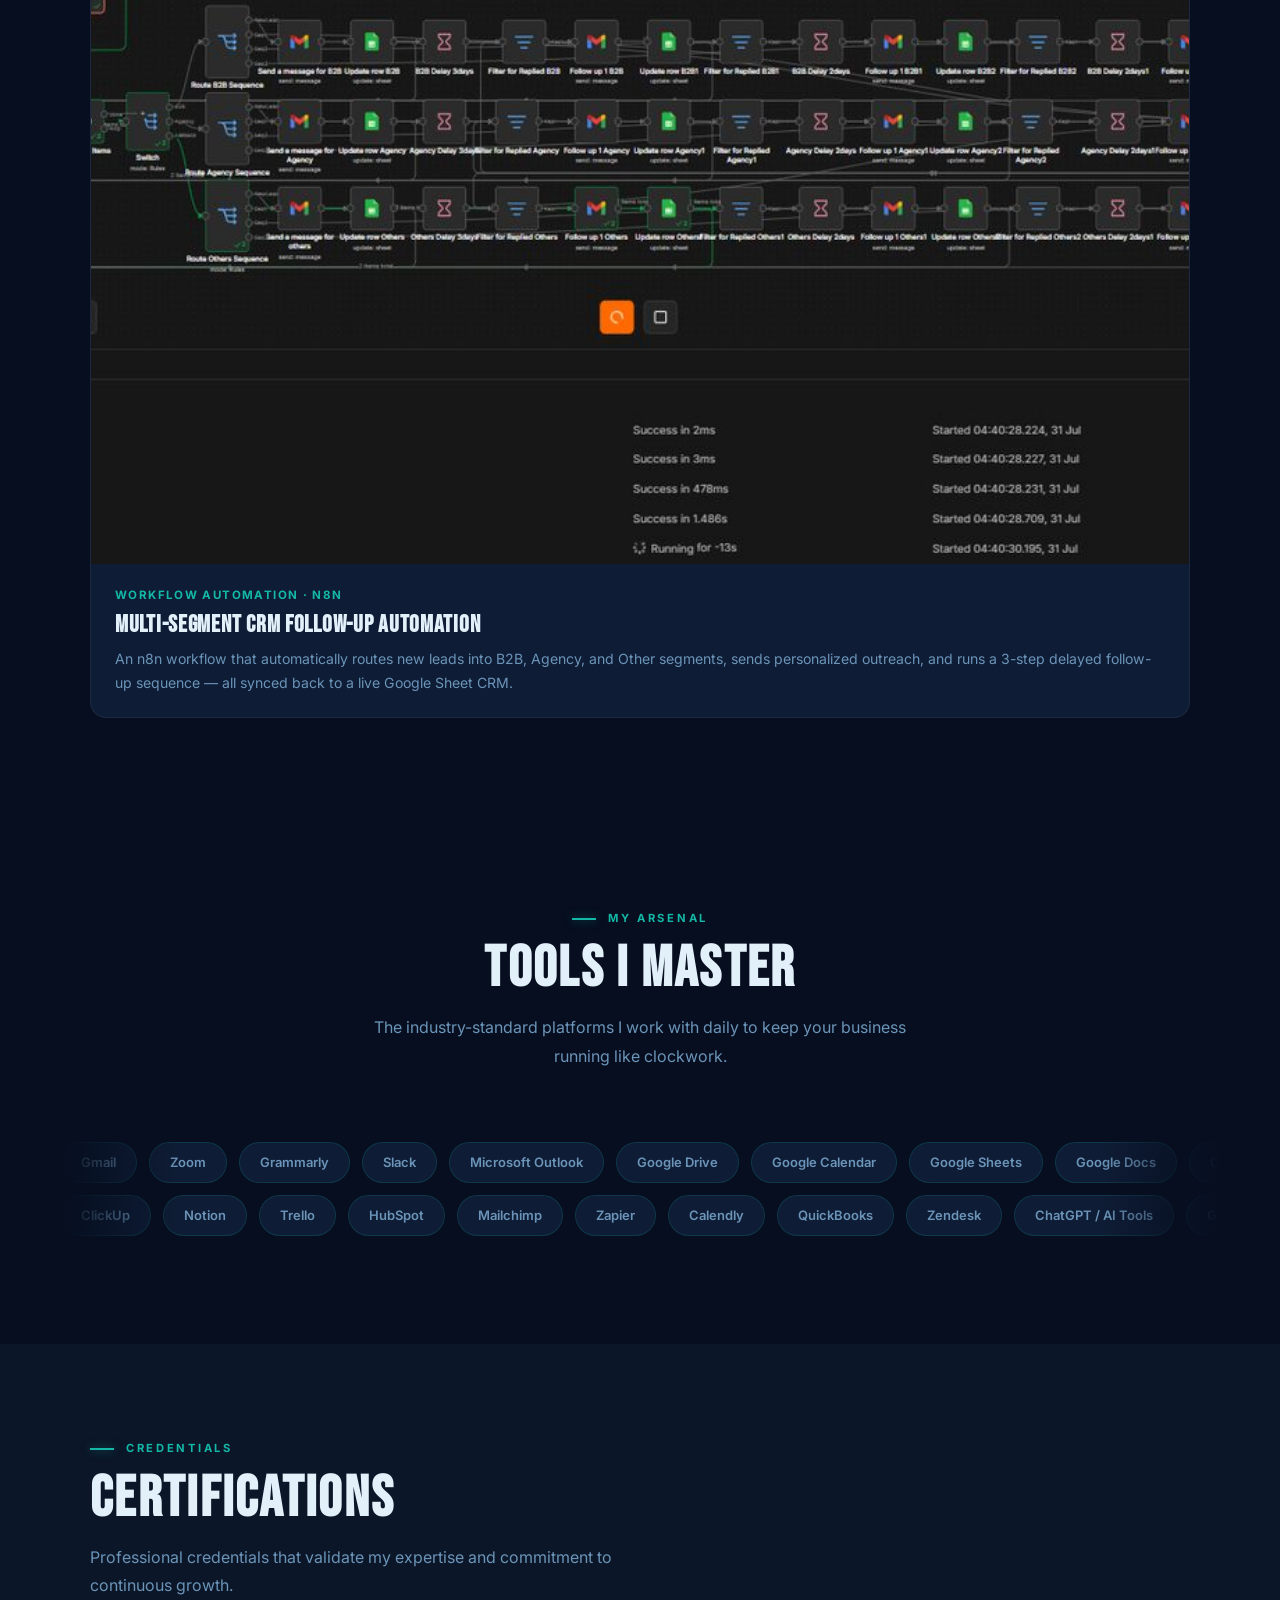
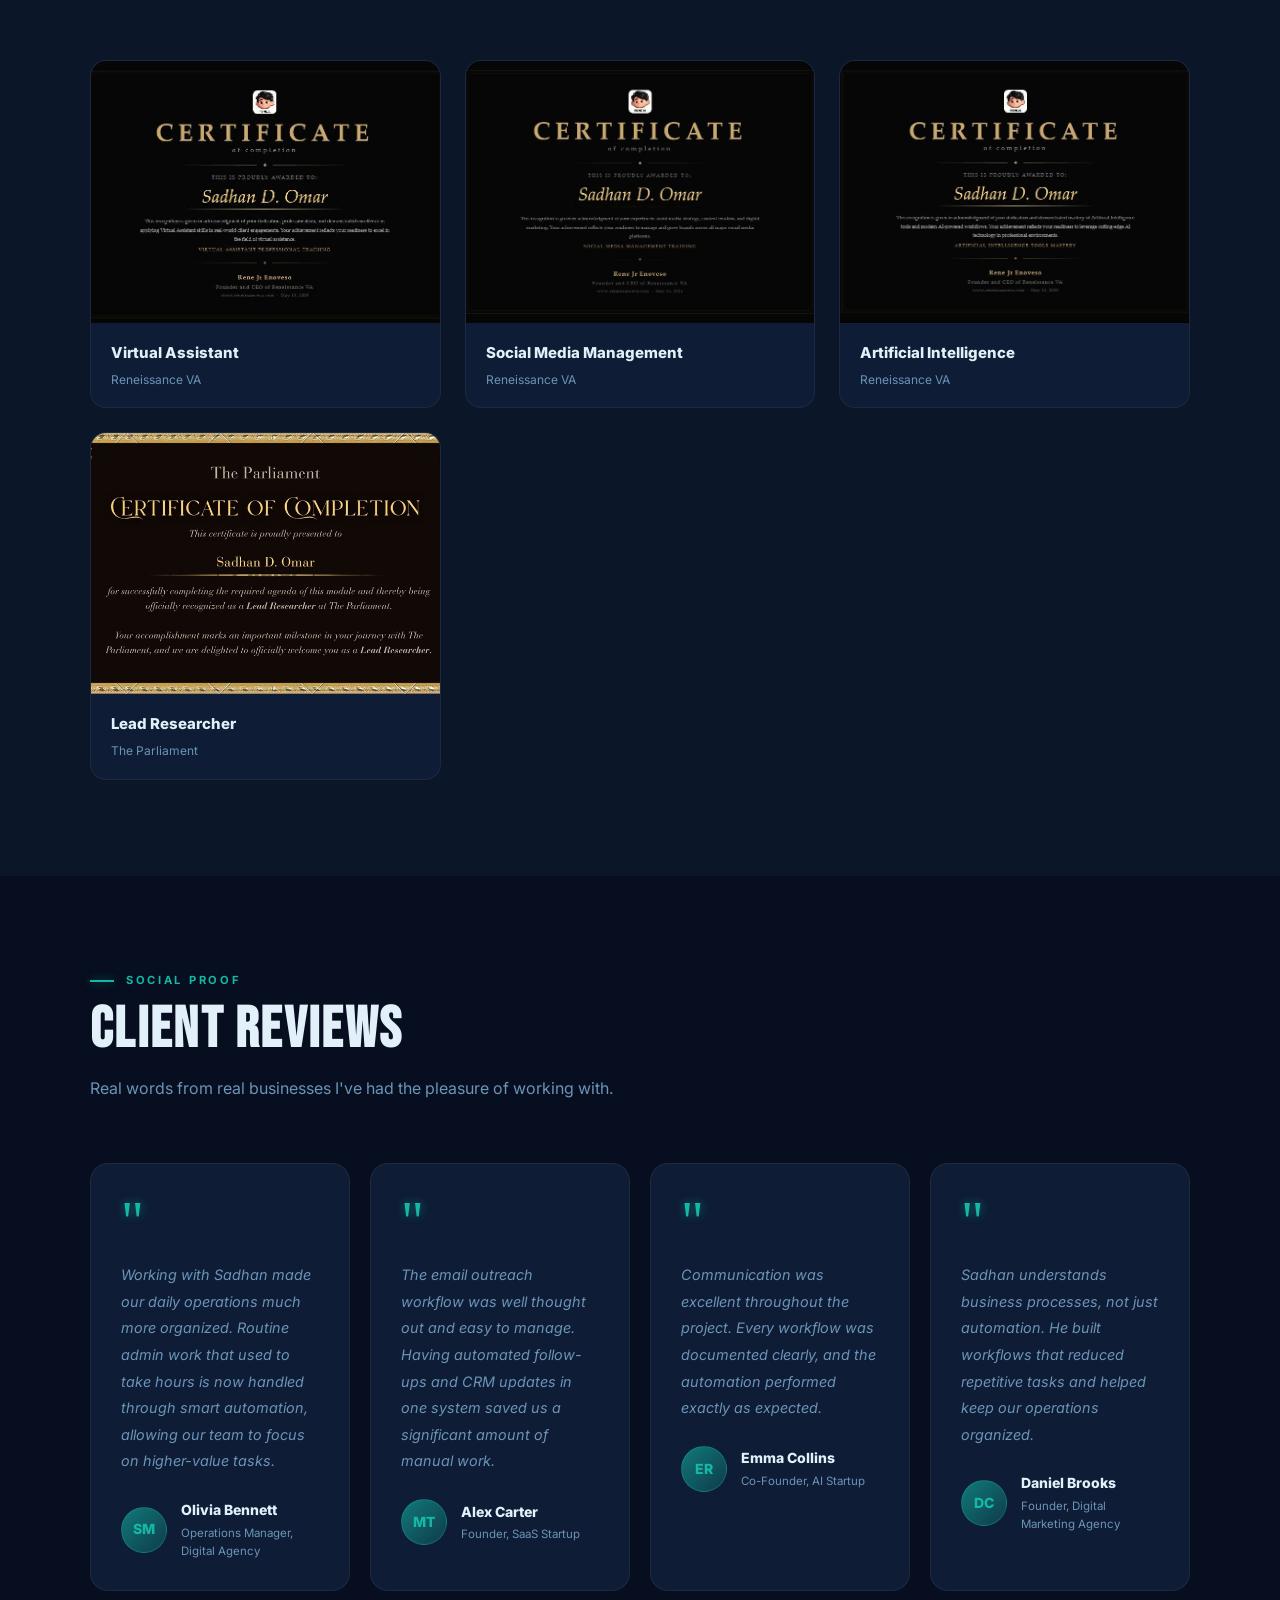
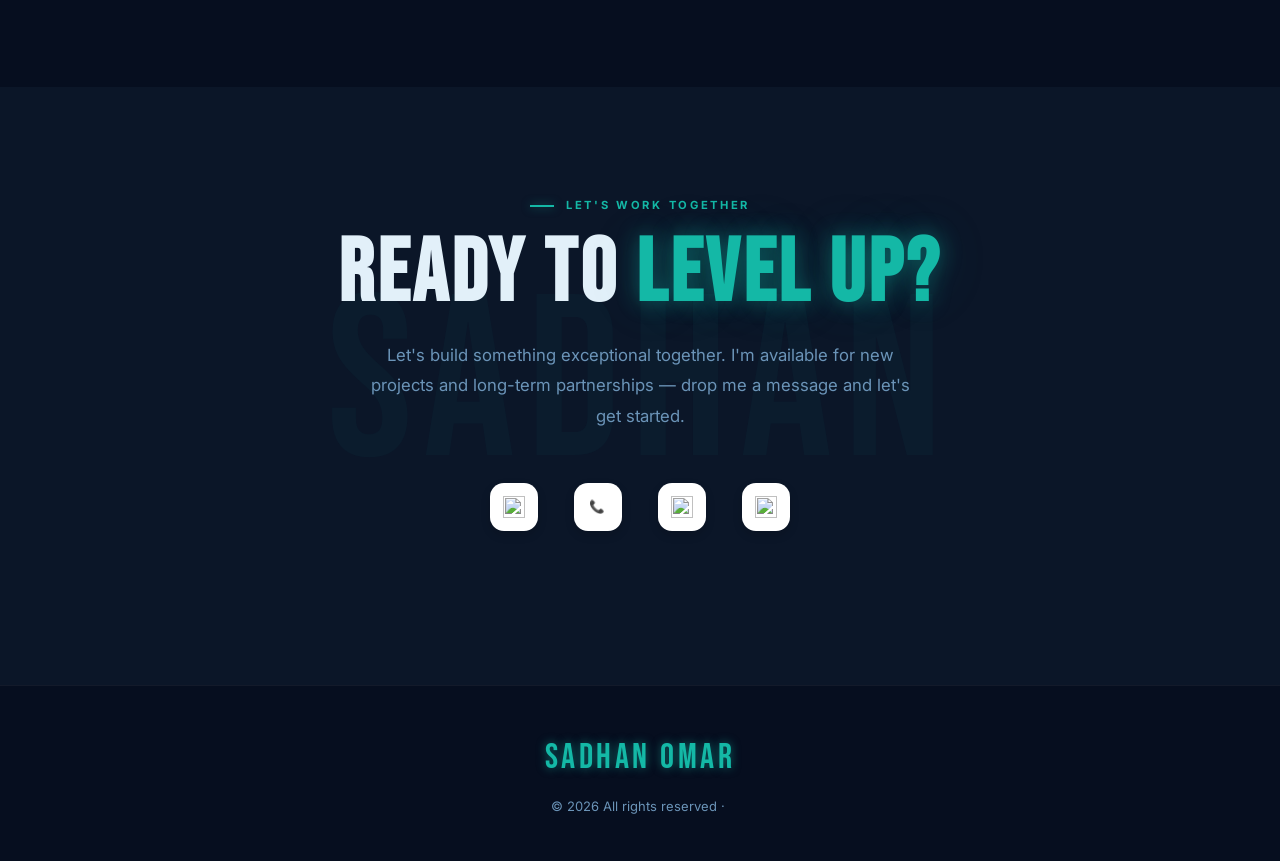
==== commit c22c4cab: "Update index.html" ====
--- a/index.html
+++ b/index.html
@@ -467,13 +467,6 @@
   .proj-modal-body{padding:26px 22px 32px}
   .proj-modal-body h3{font-size:1.6rem}
 }
-/* Centered hero fixes */
-.hero.hero-c .eyebrow{justify-content:center}
-.hero.hero-c .eyebrow::before{display:none}
-.hero.hero-c .s-tags{justify-content:center}
-.hero.hero-c .hero-content{display:flex;flex-direction:column;align-items:center;width:100%;max-width:900px}
-.hero.hero-c .hero-visual{width:100%;margin-top:20px}
-.hero.hero-c .neon-bar{display:none}
 </style>
 </head>
 <body>
@@ -486,25 +479,11 @@
   <div class="hero-content">
     <p class="eyebrow ha1">Operations assistant</p>
     <h1 class="hero-name ha2">Sadhan<br><span class="hl">Omar</span></h1>
-    <div class="role-tag ha3">Lead Generation | CRM &amp; GoHighLevel | Cold Email &amp; Cold Calling | Workflow Automation</div>
+    <div class="role-tag ha3">Lead Generation | CRM &amp; GoHighLevel | Cold Email &amp; Cold Calling | Workflow Automation </div>
     <p class="hero-bio-text ha4">I help businesses find qualified prospects, organize their sales pipeline, support outbound outreach, and improve repetitive processes through CRM and workflow automation.</p>
     <div class="hero-contacts ha5"><a href="mailto:sdomar102001@gmail.com"    class="contact-item">✉ sdomar102001@gmail.com</a><span class="contact-item">📞 +639770449547</span><span class="contact-item">📍 Philippines </span><a href="www.linkedin.com/in/sadhan-omar-b422b1380" target="_blank" class="contact-item">💼 LinkedIn</a></div>
-    <div class="s-tags ha6">
-  <span class="s-tag">Lead Generation</span>
-  <span class="s-tag">Lead Research</span>
-  <span class="s-tag">CRM Management</span>
-  <span class="s-tag">GoHighLevel (GHL)</span>
-  <span class="s-tag">Cold Email</span>
-  <span class="s-tag">Cold Calling</span>
-  <span class="s-tag">Workflow Automation</span>
-  <span class="s-tag">n8n</span>
-  <span class="s-tag">Make</span>
-  <span class="s-tag">Zapier</span>
-  <span class="s-tag">Data Scraping</span>
-  <span class="s-tag">Google Workspace</span>
-  <span class="s-tag">AI Workflows</span>
-  <span class="s-tag">API Integrations</span>
-</div>
+    <div class="s-tags ha6"><span class="s-tag">n8n Automation</span><span class="s-tag">Lead Generation</span><span class="s-tag">Lead Research</span><span class="s-tag">CRM Management</span><span class="s-tag">Cold Email</span><span class="s-tag">Google Workspace</span><span class="s-tag">AI Workflows</span><span class="s-tag">API Integrations</span><span class="s-tag">GoHighLevel (GHL)</span><span class="s-tag">Make Automation</span><span class="s-tag">Cold Calling</span><span class="s-tag">Cold Email</span><span class="s-tag">Data Scraping</span></div>
+  </div>
   <div class="hero-visual hv">
     <div class="photo-wrap">
       <img src="[data-uri]" alt="Sadhan Omar" class="hero-photo">">
@@ -527,7 +506,7 @@
   </div>
 </div><section class="sec alt" style="position:relative;overflow:hidden">
   
-<div class="skills-grid">
+ <div class="skills-grid">
 
   <!-- Project 1 -->
   <div class="skill-card">
@@ -930,15 +909,6 @@
     });
     document.body.style.overflow = '';
   }
-    // ── Center hero ──
-  var hero=document.querySelector('.hero');
-  if(hero){
-    hero.classList.add('hero-c');
-    var visual=document.querySelector('.hero-visual');
-    if(visual&&visual.parentElement!==hero){
-      hero.appendChild(visual);   // ilabas ang photo sa .hero-content
-    }
-  }
 });
 </script>
 </body>
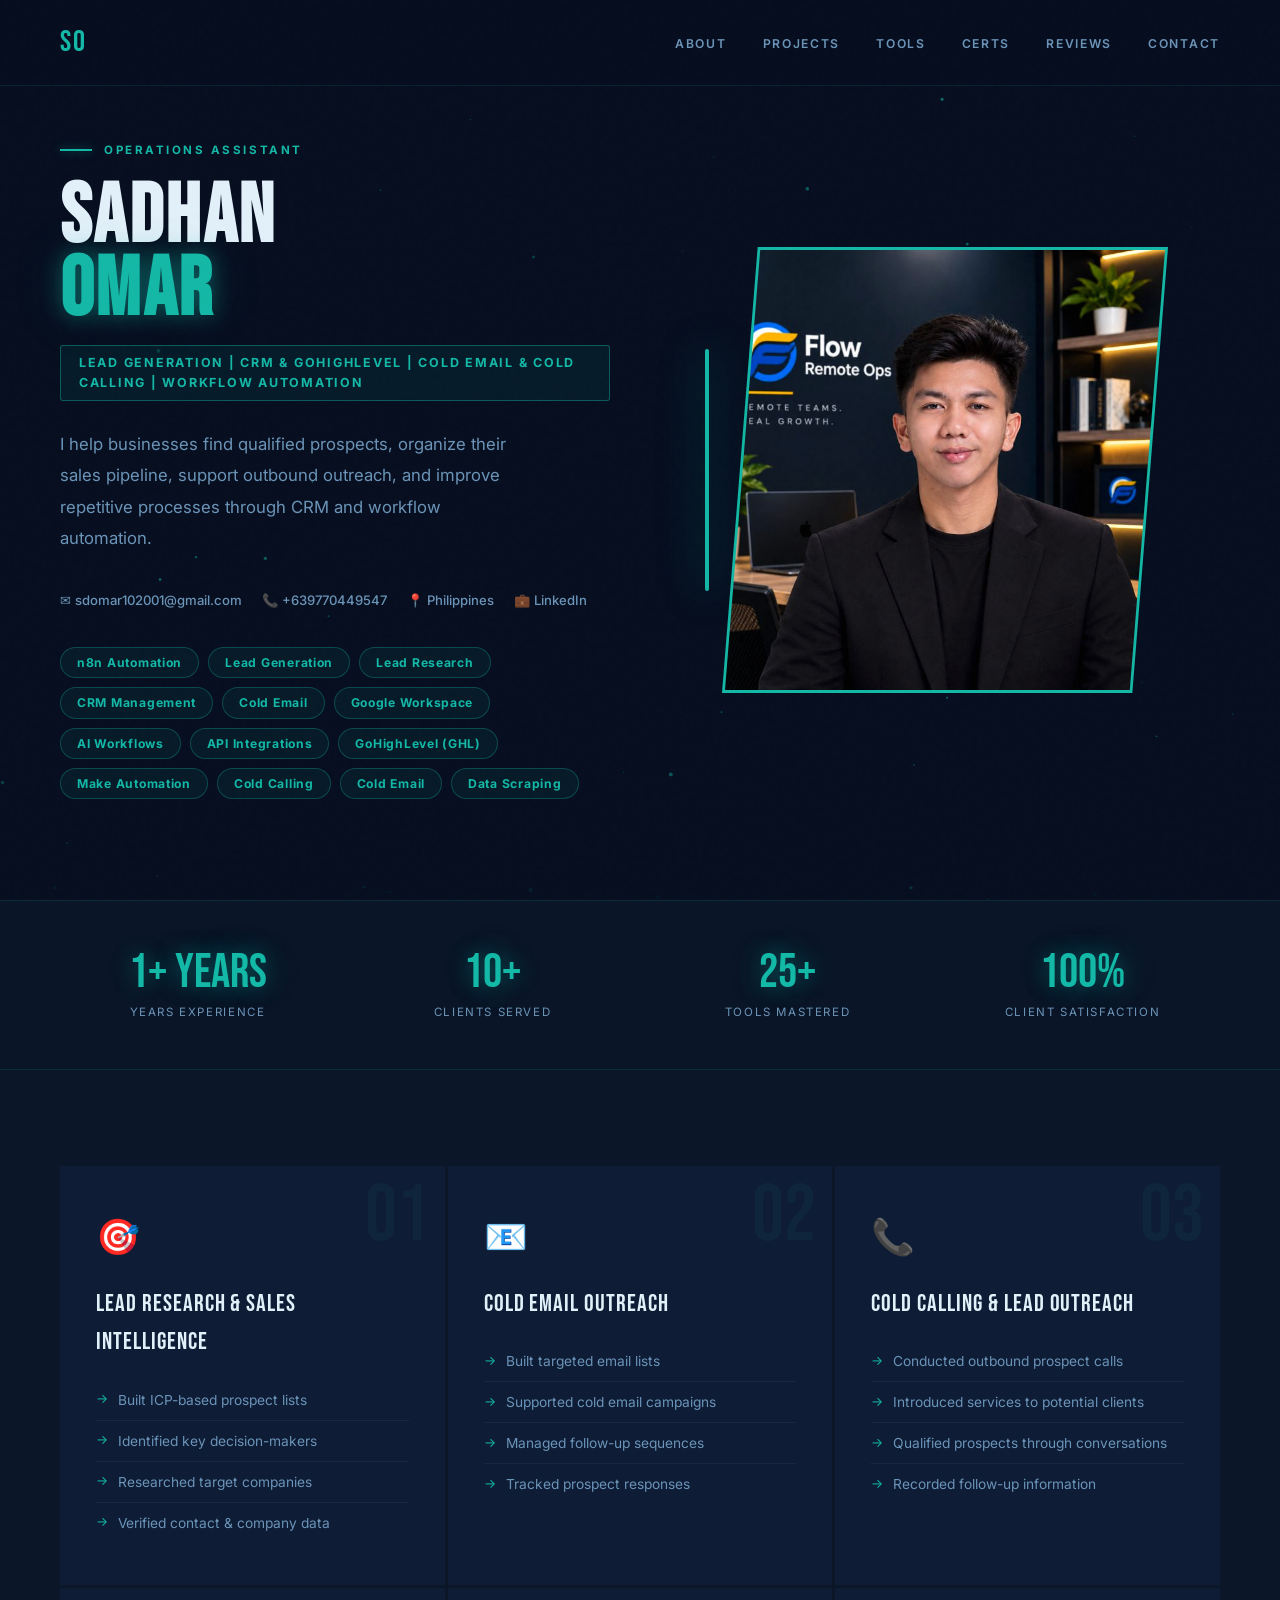
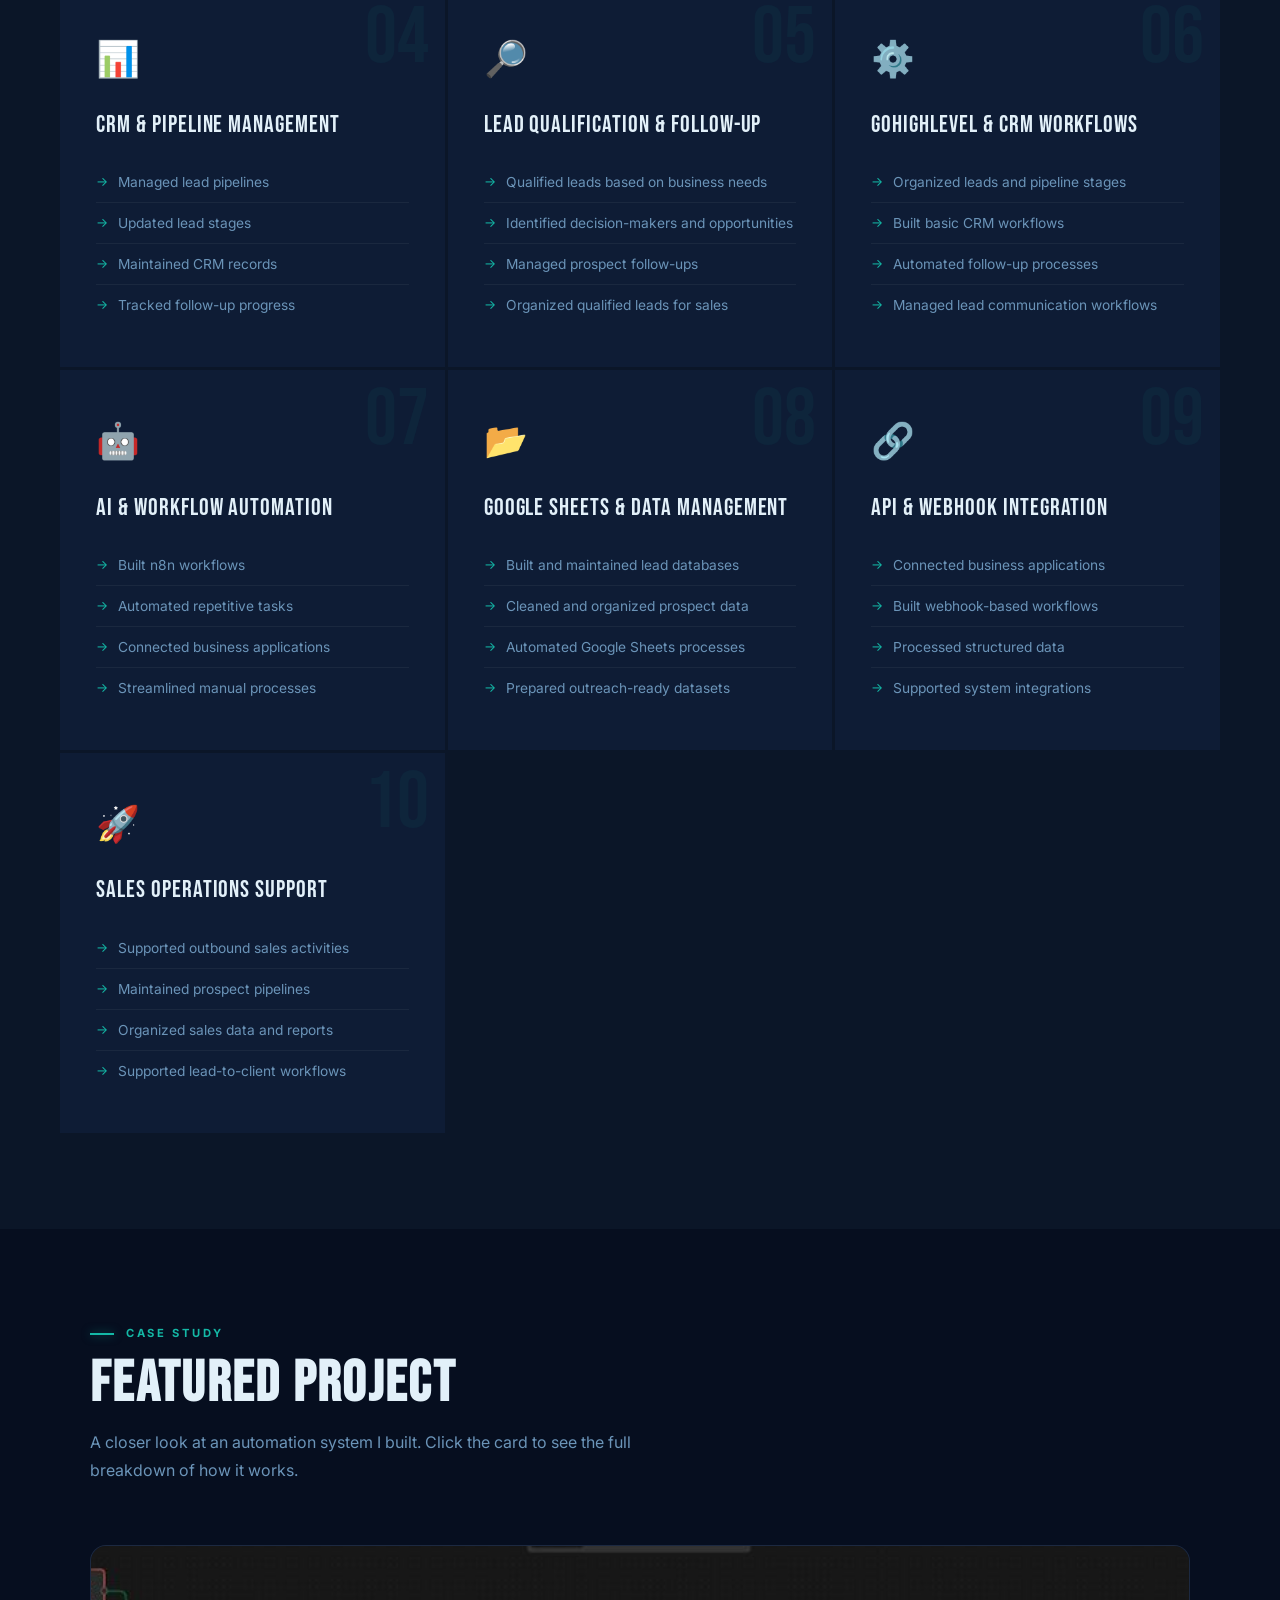
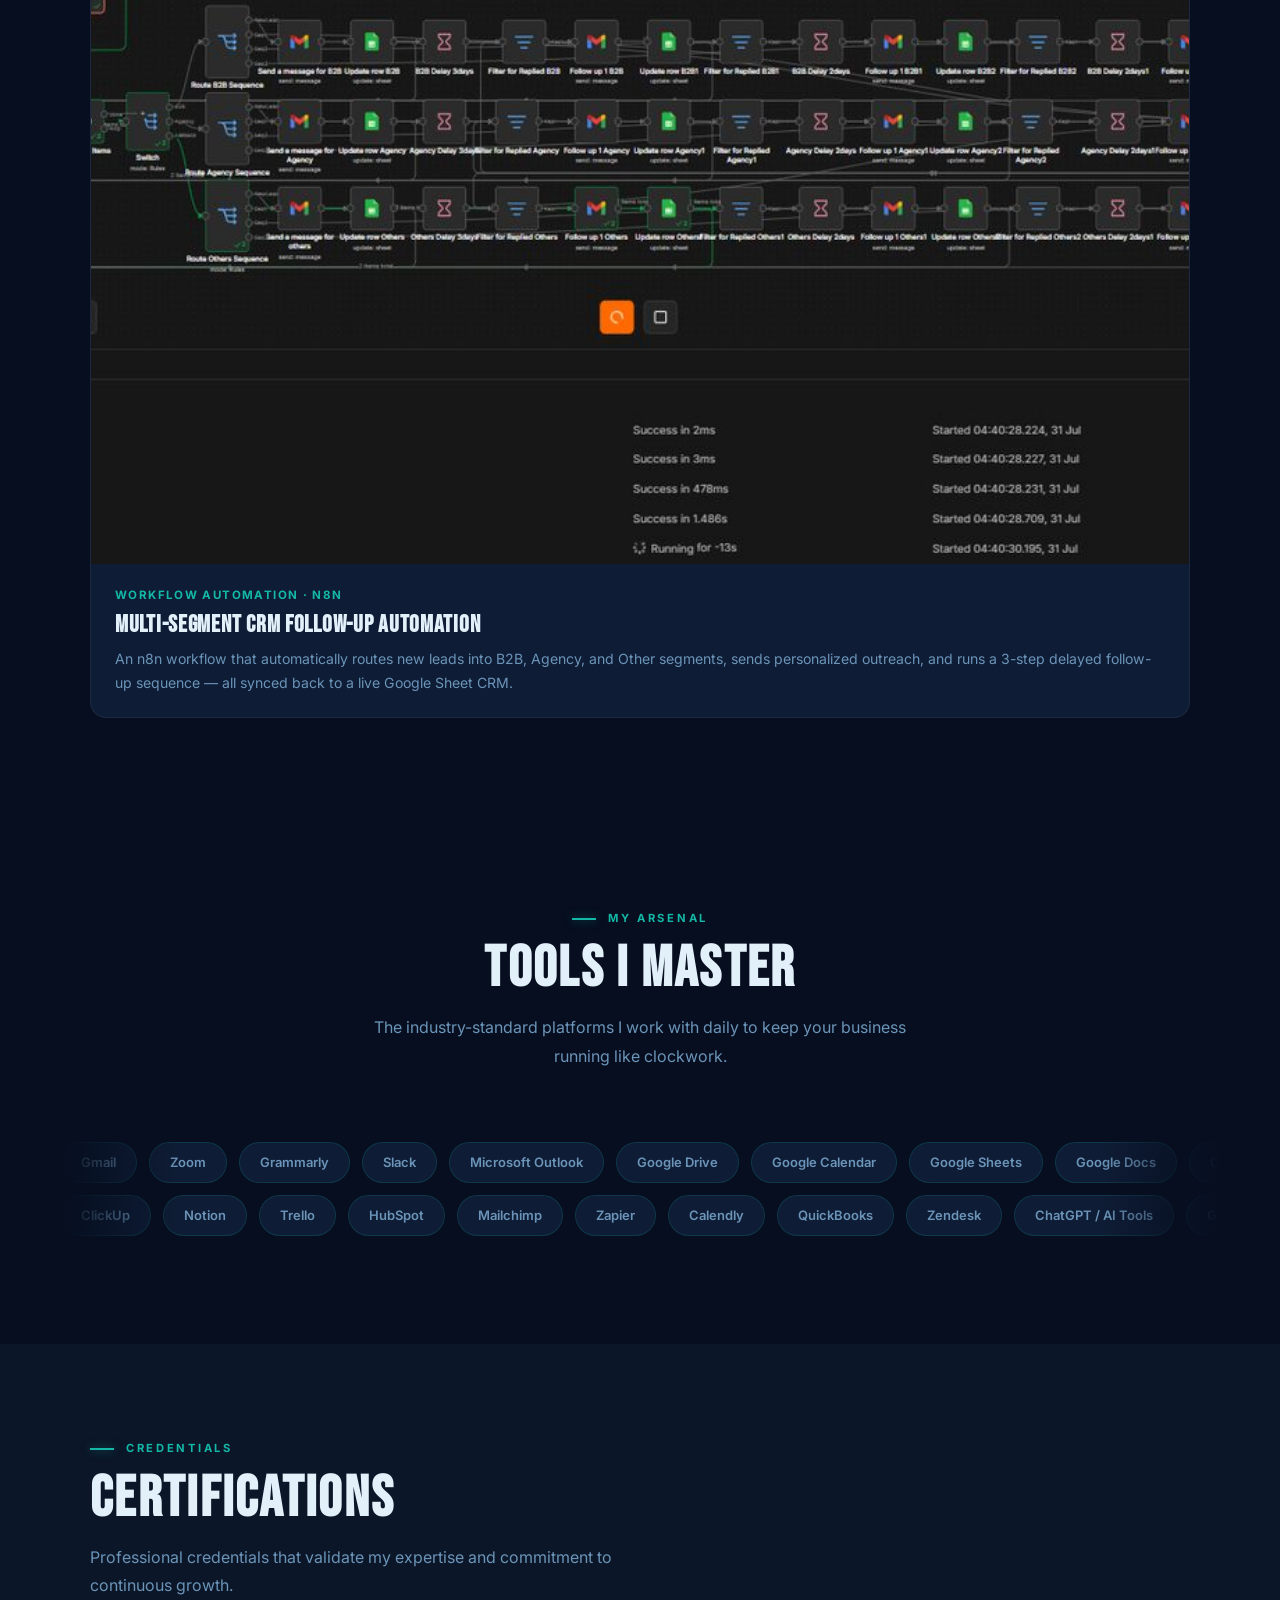
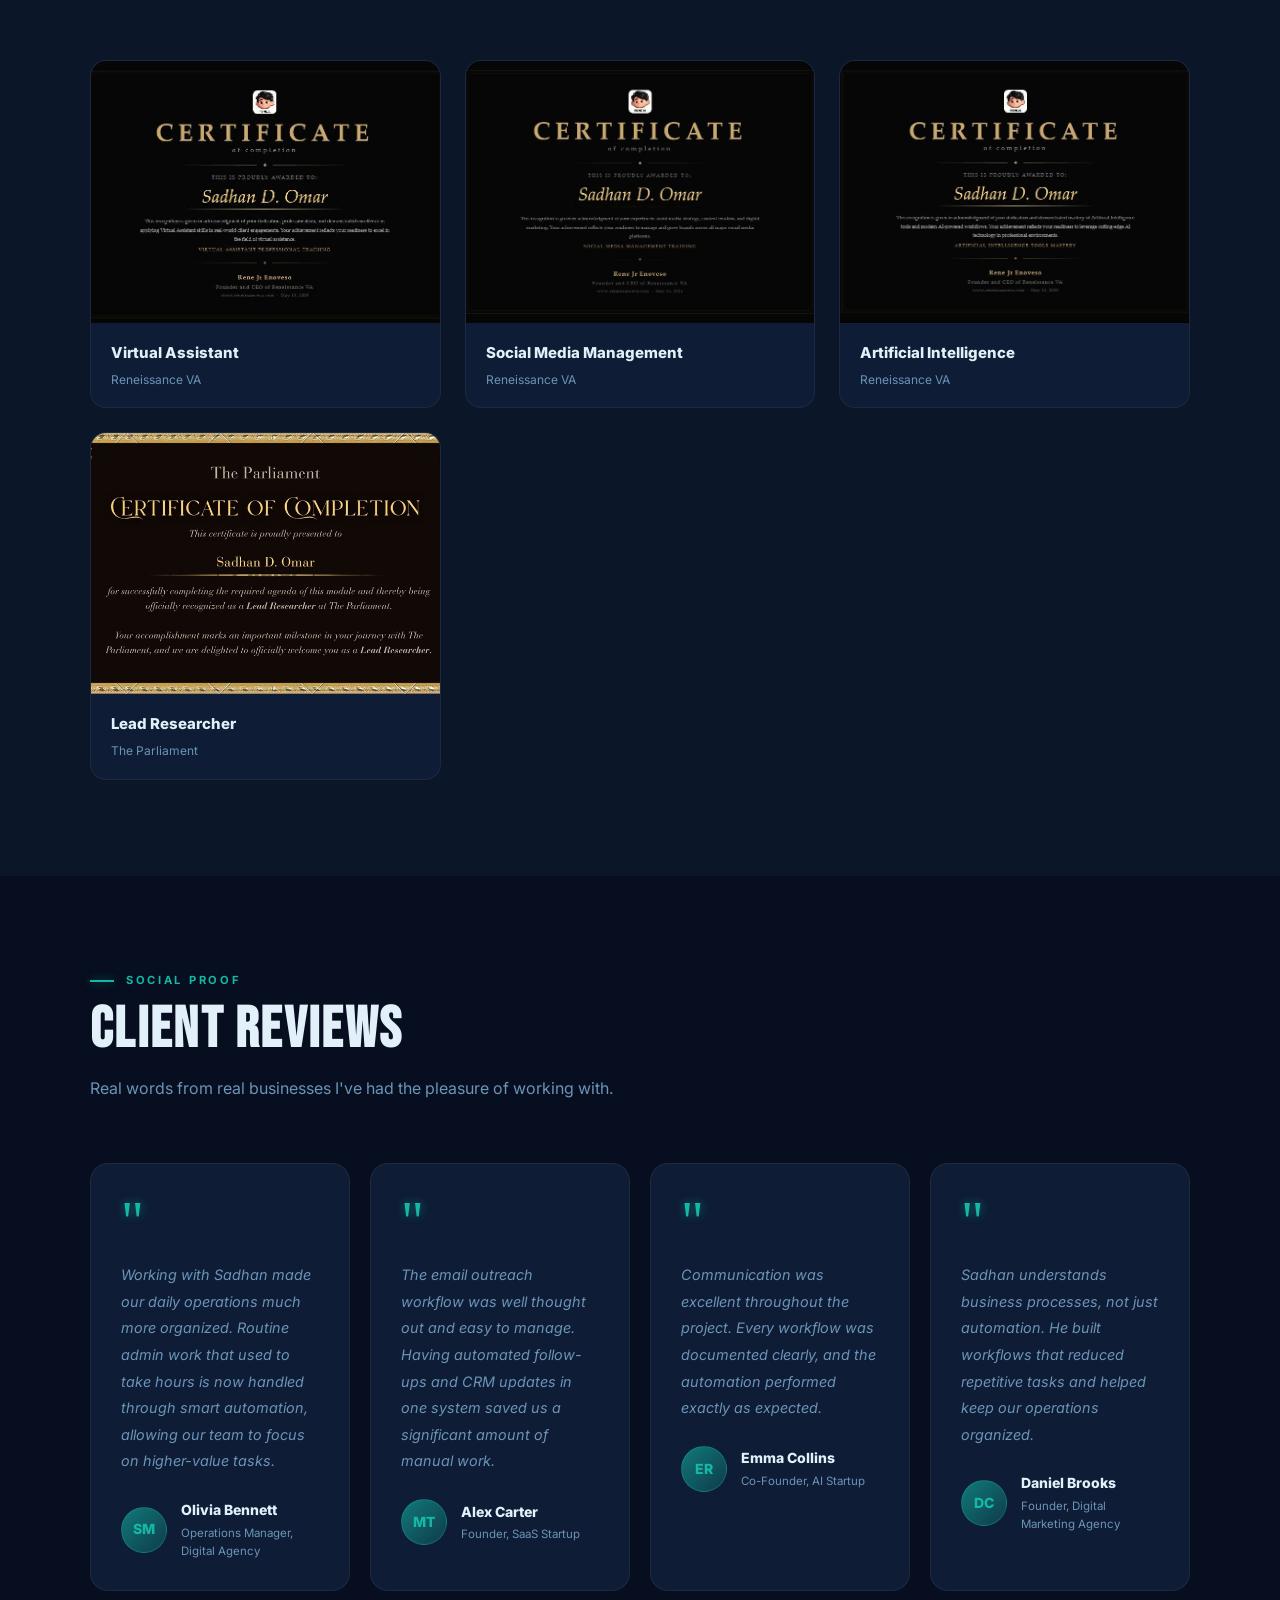
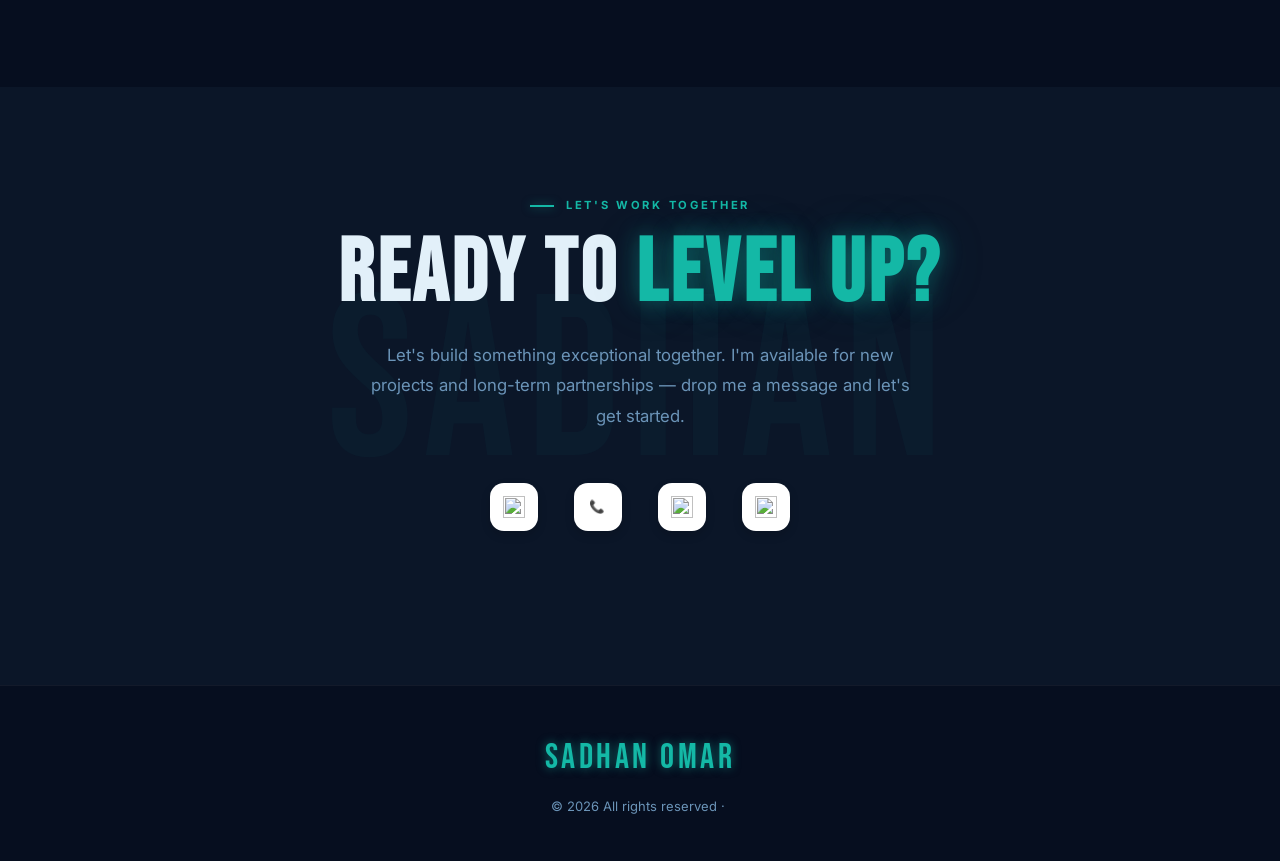
==== commit 107d4ddf: "Update index.html" ====
--- a/index.html
+++ b/index.html
@@ -481,12 +481,12 @@
     <h1 class="hero-name ha2">Sadhan<br><span class="hl">Omar</span></h1>
     <div class="role-tag ha3">Lead Generation | CRM &amp; GoHighLevel | Cold Email &amp; Cold Calling | Workflow Automation </div>
     <p class="hero-bio-text ha4">I help businesses find qualified prospects, organize their sales pipeline, support outbound outreach, and improve repetitive processes through CRM and workflow automation.</p>
-    <div class="hero-contacts ha5"><a href="mailto:sdomar102001@gmail.com"    class="contact-item">✉ sdomar102001@gmail.com</a><span class="contact-item">📞 +639770449547</span><span class="contact-item">📍 Philippines </span><a href="www.linkedin.com/in/sadhan-omar-b422b1380" target="_blank" class="contact-item">💼 LinkedIn</a></div>
+    <div class="hero-contacts ha5"><a href="mailto:sdomar102001@gmail.com"    class="contact-item">✉ sdomar102001@gmail.com</a><span class="contact-item">📞 +639770449547</span><span class="contact-item">📍 Philippines </span><a href="https://www.linkedin.com/in/sadhan-omar-b422b1380" target="_blank" class="contact-item">💼 LinkedIn</a></div>
     <div class="s-tags ha6"><span class="s-tag">n8n Automation</span><span class="s-tag">Lead Generation</span><span class="s-tag">Lead Research</span><span class="s-tag">CRM Management</span><span class="s-tag">Cold Email</span><span class="s-tag">Google Workspace</span><span class="s-tag">AI Workflows</span><span class="s-tag">API Integrations</span><span class="s-tag">GoHighLevel (GHL)</span><span class="s-tag">Make Automation</span><span class="s-tag">Cold Calling</span><span class="s-tag">Cold Email</span><span class="s-tag">Data Scraping</span></div>
   </div>
   <div class="hero-visual hv">
     <div class="photo-wrap">
-      <img src="[data-uri]" alt="Sadhan Omar" class="hero-photo">">
+      <img src="[data-uri]" alt="Sadhan Omar" class="hero-photo">
       <div class="neon-bar"></div>
     </div>
   </div>
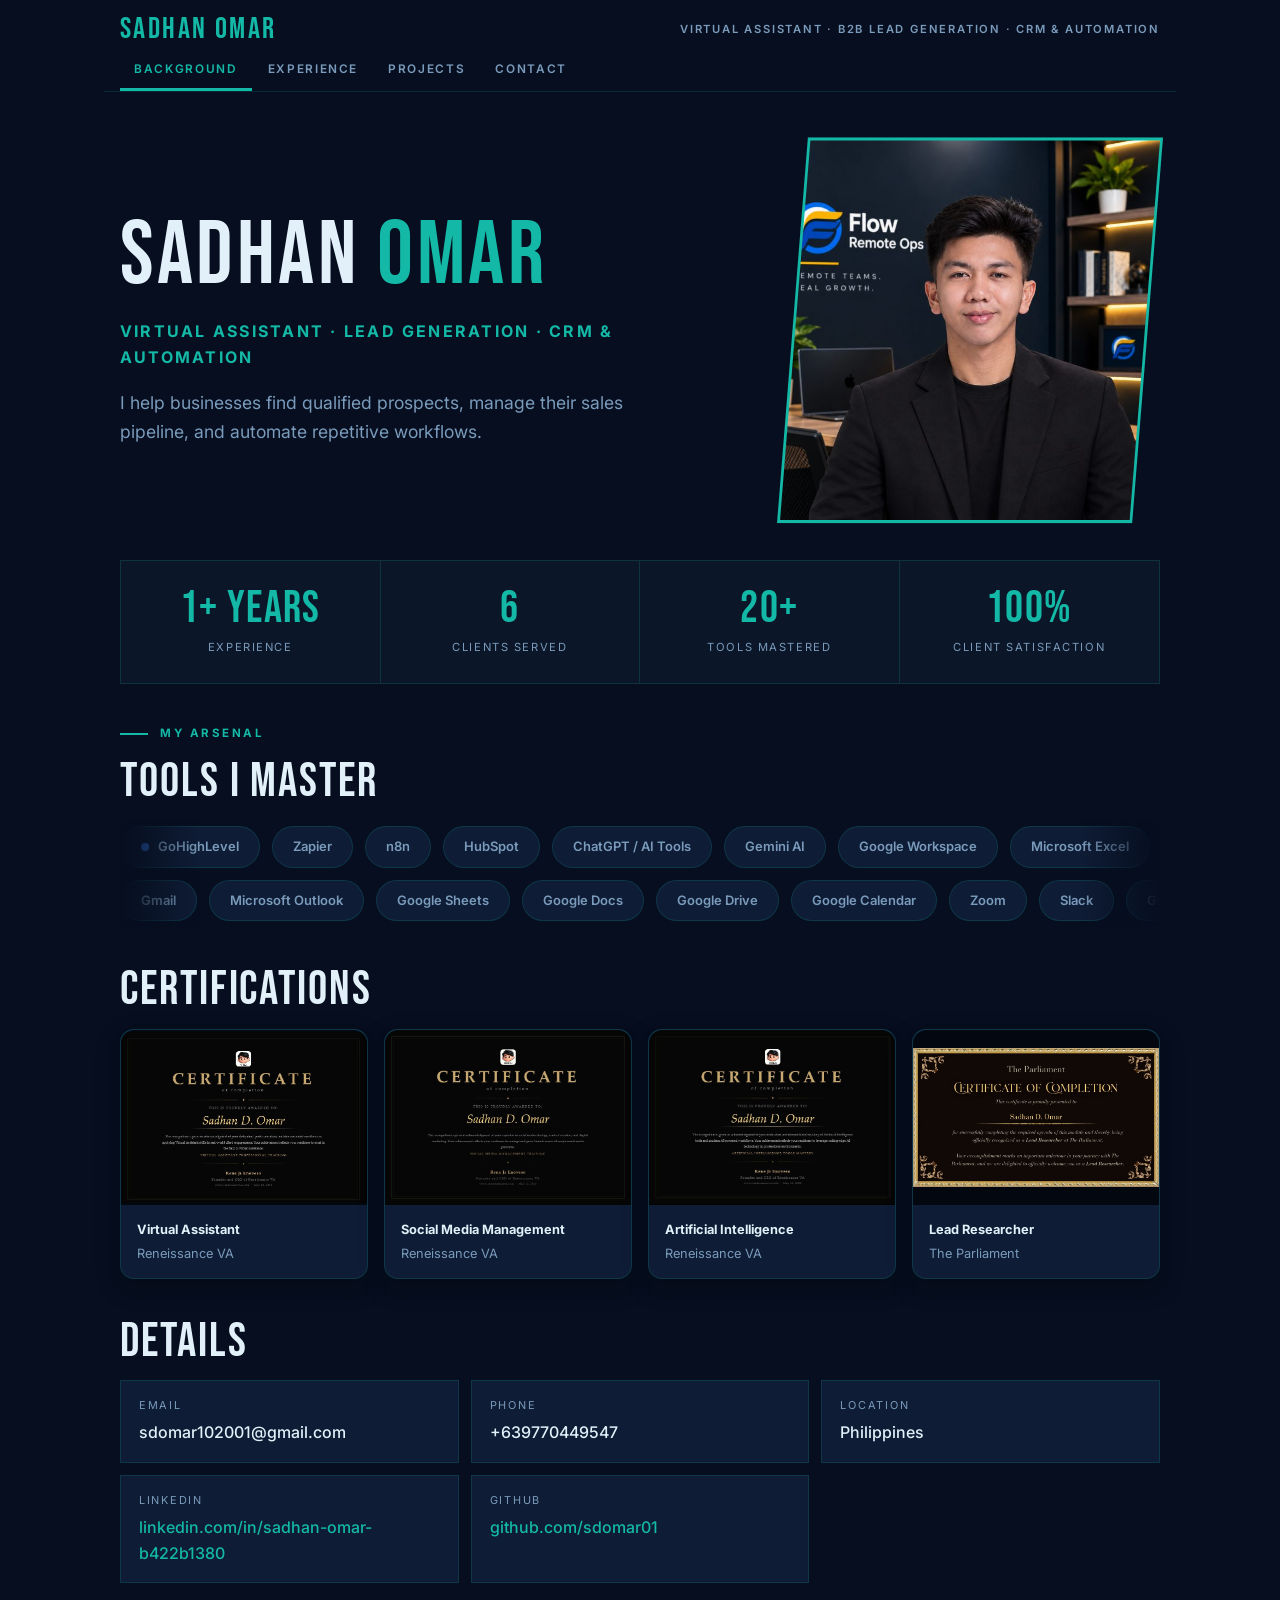
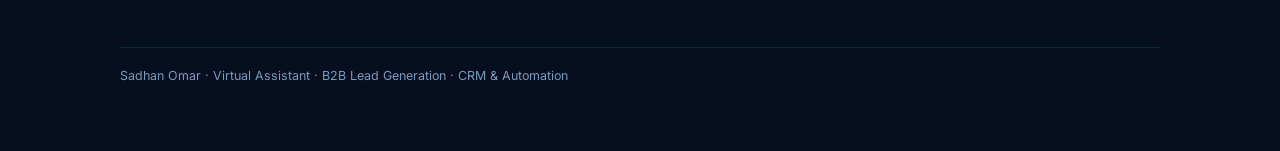
==== commit d017ca19: "Update portfolio projects and website" ====
--- a/index.html
+++ b/index.html
@@ -2,914 +2,71 @@
 <html lang="en">
 <head>
 <meta charset="UTF-8">
-<meta name="viewport" content="width=device-width,initial-scale=1.0">
+<meta name="viewport" content="width=device-width, initial-scale=1.0, viewport-fit=cover">
 <title>Sadhan Omar | Virtual Assistant Portfolio</title>
+<meta name="description" content="Sadhan Omar, virtual assistant for lead generation, CRM and GoHighLevel, cold outreach, and workflow automation.">
 <link rel="preconnect" href="https://fonts.googleapis.com">
 <link rel="preconnect" href="https://fonts.gstatic.com" crossorigin>
-<link href="https://fonts.googleapis.com/css2?family=Bebas+Neue&family=Inter:wght@300;400;500;600;700;800&display=swap" rel="stylesheet">
-<style>
-*{margin:0;padding:0;box-sizing:border-box}
-html{scroll-behavior:smooth}
-body{font-family:'Inter',sans-serif;background:#060e1f;color:#e2f0f9;line-height:1.6;overflow-x:hidden}
-a{text-decoration:none}
-img{max-width:100%;display:block}
-
-/* ── Noise texture ── */
-body::before{content:'';position:fixed;inset:0;background-image:url("data:image/svg+xml,%3Csvg viewBox='0 0 200 200' xmlns='http://www.w3.org/2000/svg'%3E%3Cfilter id='n'%3E%3CfeTurbulence type='fractalNoise' baseFrequency='0.85' numOctaves='4' stitchTiles='stitch'/%3E%3C/filter%3E%3Crect width='100%25' height='100%25' filter='url(%23n)' opacity='0.04'/%3E%3C/svg%3E");pointer-events:none;z-index:9999;opacity:0.4}
-
-/* ── Nav ── */
-nav{position:fixed;top:0;width:100%;z-index:998;padding:18px 60px;display:flex;justify-content:space-between;align-items:center;background:rgba(6,14,31,0.94);backdrop-filter:blur(14px);border-bottom:1px solid rgba(20,184,166,0.12);transition:all 0.3s}
-.nav-logo{font-family:'Bebas Neue',sans-serif;font-size:1.9rem;letter-spacing:0.08em;color:#14b8a6;cursor:pointer}
-nav ul{list-style:none;display:flex;gap:36px}
-nav a{color:#6b94b8;font-size:0.76rem;font-weight:600;letter-spacing:0.14em;text-transform:uppercase;transition:color 0.2s}
-nav a:hover{color:#14b8a6}
-
-  .contact-links {
-  display: flex;
-  gap: 20px;
-  align-items: center;
-}
-
-.cl-item {
-  display: flex;
-  align-items: center;
-  justify-content: center;
-  width: 48px;
-  height: 48px;
-  border-radius: 14px;
-  background: #ffffff; /* 🔥 WHITE CARD */
-  transition: all 0.3s ease;
-  text-decoration: none;
-  box-shadow: 0 4px 10px rgba(0,0,0,0.15);
-}
-
-.cl-item img {
-  width: 22px;
-  height: 22px;
-  transition: all 0.3s ease;
-}
-
-/* 🔥 HOVER EFFECT */
-.cl-item:hover {
-  transform: translateY(-6px) scale(1.08);
-  box-shadow: 0 10px 25px rgba(0,0,0,0.25);
-}
-
-/* 🎨 BRAND COLORS (GLOW SA LABAS, DI BACKGROUND) */
-.cl-item:nth-child(1):hover {
-  box-shadow: 0 0 15px #EA4335;
-}
-
-.cl-item:nth-child(2):hover {
-  box-shadow: 0 0 15px #25D366;
-}
-
-.cl-item:nth-child(3):hover {
-  box-shadow: 0 0 15px #0077B5;
-}
-
-.cl-item:nth-child(4):hover {
-  box-shadow: 0 0 15px #333;
-}
-
-/* ✨ ICON POP */
-.cl-item:hover img {
-  transform: scale(1.2);
-}
-
-/* ── Hero — split ── */
-.hero{min-height:100vh;display:grid;grid-template-columns:1fr 1fr;align-items:center;padding:120px 60px 80px;gap:60px;position:relative;overflow:hidden;background:#060e1f}
-.hero-canvas{position:absolute;inset:0;width:100%;height:100%;pointer-events:none;z-index:0}
-.hero-content,.hero-visual{position:relative;z-index:2}
-
-/* ── Hero — centered (bold) ── */
-.hero.hero-c{display:flex;flex-direction:column;align-items:center;justify-content:center;text-align:center;padding:140px 40px 100px}
-.hero.hero-c .hero-bio-text{margin-left:auto;margin-right:auto}
-.hero.hero-c .hero-contacts{justify-content:center}
-.hero-blobs{position:absolute;inset:0;overflow:hidden;pointer-events:none;z-index:0}
-.blob{position:absolute;border-radius:50%;filter:blur(80px);opacity:0.18;animation:blobPulse 8s ease-in-out infinite alternate}
-.blob-1{width:500px;height:500px;background:#14b8a6;top:-150px;left:-100px}
-.blob-2{width:400px;height:400px;background:#818cf8;bottom:-100px;right:-80px;animation-delay:-4s}
-
-/* ── Eyebrow label ── */
-.eyebrow{font-size:0.72rem;font-weight:700;letter-spacing:0.22em;text-transform:uppercase;color:#14b8a6;margin-bottom:22px;display:flex;align-items:center;gap:12px}
-.eyebrow-c{justify-content:center}
-.eyebrow::before{content:'';width:32px;height:2px;background:#14b8a6;box-shadow:0 0 10px rgba(20,184,166,0.55);flex-shrink:0}
-.eyebrow-c::before{display:none}
-
-/* ── Hero name ── */
-h1.hero-name{font-family:'Bebas Neue',sans-serif;font-size:clamp(3.6rem,6.5vw,6rem);line-height:0.88;letter-spacing:0.03em;margin-bottom:18px}
-h1.hero-name .hl{color:#14b8a6;text-shadow:0 0 22px rgba(20,184,166,0.45),0 0 55px rgba(20,184,166,0.15)}
-
-/* ── Hero role tag ── */
-.role-tag{display:inline-flex;align-items:center;gap:8px;border:1px solid rgba(20,184,166,0.4);background:rgba(20,184,166,0.08);color:#14b8a6;font-size:0.78rem;font-weight:700;letter-spacing:0.14em;text-transform:uppercase;padding:7px 18px;border-radius:3px;margin-bottom:28px}
-
-/* ── Hero bio ── */
-.hero-bio-text{font-size:1.05rem;color:#6b94b8;max-width:460px;line-height:1.85;margin-bottom:36px}
-
-/* ── Hero contacts ── */
-.hero-contacts{display:flex;flex-wrap:wrap;gap:20px;margin-bottom:36px}
-.contact-item{display:flex;align-items:center;gap:7px;color:#6b94b8;font-size:0.82rem;font-weight:500;transition:color 0.2s}
-.contact-item:hover{color:#14b8a6}
-
-/* ── Strength tags in hero ── */
-.s-tags{display:flex;flex-wrap:wrap;gap:9px;margin-top:28px}
-.s-tag{border:1px solid rgba(20,184,166,0.3);background:rgba(20,184,166,0.07);color:#14b8a6;padding:5px 16px;border-radius:999px;font-size:0.76rem;font-weight:700;letter-spacing:0.06em;transition:all 0.25s}
-.s-tag:hover{background:rgba(20,184,166,0.16);box-shadow:0 0 10px rgba(20,184,166,0.55)}
-
-/* ── Hero photo (split) ── */
-.hero-visual{display:flex;justify-content:center;align-items:center}
-.photo-wrap{position:relative}
-.photo-wrap::before{content:'';position:absolute;inset:-3px;clip-path:polygon(8% 0%,100% 0%,92% 100%,0% 100%);background:#14b8a6;box-shadow:0 0 40px rgba(20,184,166,0.6),0 0 90px rgba(20,184,166,0.2);z-index:0}
-.hero-photo{width:100%;max-width:440px;display:block;clip-path:polygon(8% 0%,100% 0%,92% 100%,0% 100%);filter:contrast(1.04) saturate(1.05);position:relative;z-index:1}
-.photo-initials{width:340px;height:380px;clip-path:polygon(8% 0%,100% 0%,92% 100%,0% 100%);background:linear-gradient(135deg,rgba(20,184,166,0.25),rgba(20,184,166,0.05));display:flex;align-items:center;justify-content:center;font-family:'Bebas Neue',sans-serif;font-size:7rem;color:#14b8a6;text-shadow:0 0 22px rgba(20,184,166,0.45),0 0 55px rgba(20,184,166,0.15);position:relative;z-index:1}
-.neon-bar{position:absolute;left:-20px;top:50%;transform:translateY(-50%);width:4px;height:55%;background:#14b8a6;box-shadow:0 0 40px rgba(20,184,166,0.6),0 0 90px rgba(20,184,166,0.2);border-radius:2px}
-
-/* ── Hero photo (centered) ── */
-.photo-center-wrap{position:relative;margin-bottom:32px}
-.photo-center-wrap::before{content:'';position:absolute;inset:-4px;clip-path:polygon(8% 0%,100% 0%,92% 100%,0% 100%);background:linear-gradient(135deg,#14b8a6,#818cf8);z-index:0}
-.hero-photo-c{width:180px;height:180px;clip-path:polygon(8% 0%,100% 0%,92% 100%,0% 100%);object-fit:cover;position:relative;z-index:1}
-.photo-center-init{width:180px;height:180px;clip-path:polygon(8% 0%,100% 0%,92% 100%,0% 100%);background:rgba(20,184,166,0.15);display:flex;align-items:center;justify-content:center;font-family:'Bebas Neue',sans-serif;font-size:4rem;color:#14b8a6;position:relative;z-index:1}
-
-/* ── Stats strip ── */
-.stats{background:#0a1628;border-top:1px solid rgba(20,184,166,0.14);border-bottom:1px solid rgba(20,184,166,0.14);padding:48px 60px;display:grid;grid-template-columns:repeat(4,1fr);gap:20px;text-align:center}
-.stat-num{font-family:'Bebas Neue',sans-serif;font-size:3rem;color:#14b8a6;text-shadow:0 0 22px rgba(20,184,166,0.45),0 0 55px rgba(20,184,166,0.15);display:block;line-height:1}
-.stat-label{font-size:0.72rem;color:#6b94b8;letter-spacing:0.14em;text-transform:uppercase;margin-top:6px;display:block}
-
-/* ── Section base ── */
-.sec{padding:96px 60px;position:relative}
-.sec.alt{background:#0b1628}
-.wrap{max-width:1100px;margin:0 auto}
-.sec-head{margin-bottom:60px}
-.sec-ey{font-size:0.7rem;font-weight:700;letter-spacing:0.24em;text-transform:uppercase;color:#14b8a6;margin-bottom:14px;display:flex;align-items:center;gap:12px}
-.sec-ey::before{content:'';width:24px;height:2px;background:#14b8a6;box-shadow:0 0 10px rgba(20,184,166,0.55);flex-shrink:0}
-.sec-title{font-family:'Bebas Neue',sans-serif;font-size:clamp(2.4rem,4.5vw,3.6rem);line-height:0.95;letter-spacing:0.04em;margin-bottom:16px}
-.sec-desc{color:#6b94b8;font-size:1rem;line-height:1.8;max-width:560px}
-
-/* ── Skill cards (strengths) ── */
-.skills-grid{display:grid;grid-template-columns:repeat(3,1fr);gap:3px}
-.skill-card{background:#0e1c35;padding:42px 36px;position:relative;overflow:hidden;transition:background 0.3s;cursor:default}
-.skill-card:hover{background:#0b1628}
-.skill-card::before{content:'';position:absolute;top:0;left:0;width:3px;height:100%;background:#14b8a6;box-shadow:0 0 22px rgba(20,184,166,0.45),0 0 55px rgba(20,184,166,0.15);opacity:0;transition:opacity 0.3s}
-.skill-card:hover::before{opacity:1}
-.skill-num{font-family:'Bebas Neue',sans-serif;font-size:5rem;color:rgba(20,184,166,0.06);position:absolute;top:10px;right:16px;line-height:1;pointer-events:none}
-.skill-icon{font-size:2.2rem;margin-bottom:20px;display:block}
-.skill-title{font-family:'Bebas Neue',sans-serif;font-size:1.5rem;letter-spacing:0.04em;margin-bottom:18px;color:#e2f0f9}
-.skill-list{list-style:none}
-.skill-list li{font-size:0.86rem;color:#6b94b8;padding:9px 0;border-bottom:1px solid rgba(255,255,255,0.05);display:flex;align-items:center;gap:10px}
-.skill-list li::before{content:'→';color:#14b8a6;font-size:0.8rem;flex-shrink:0}
-.skill-list li:last-child{border-bottom:none}
-  
-.projects-section {
-  padding: 80px 40px;
-  color: #fff;
-}
-
-.section-title {
-  font-size: 32px;
-  margin-bottom: 30px;
-}
-
-.projects-grid {
-  display: grid;
-  grid-template-columns: repeat(auto-fit, minmax(320px, 1fr));
-  gap: 25px;
-}
-
-/* PROJECT CARD STYLE (same vibe sa cards mo sa taas) */
-.project-box {
-  background: linear-gradient(145deg, #0a192f, #0f2a4a);
-  padding: 25px;
-  border-radius: 12px;
-  transition: 0.3s;
-  position: relative;
-  border: 1px solid rgba(0,255,255,0.1);
-}
-
-.project-box:hover {
-  transform: translateY(-10px);
-  border: 1px solid rgba(0,255,255,0.4);
-  box-shadow: 0 0 20px rgba(0,255,255,0.2);
-}
-
-.project-box h3 {
-  margin-bottom: 5px;
-}
-
-.project-box .tag {
-  color: #00ffff;
-  font-size: 14px;
-  margin-bottom: 10px;
-}
-
-.project-box ul {
-  padding-left: 18px;
-}
-
-.project-box li {
-  margin-bottom: 8px;
-  font-size: 14px;
-  color: #cbd5e1;
-}
-/* ── Tools — marquee ── */
-.marquee-wrap{position:relative;overflow:hidden;padding:12px 0}
-.marquee-wrap::before,.marquee-wrap::after{content:'';position:absolute;top:0;bottom:0;width:120px;z-index:2;pointer-events:none}
-.marquee-wrap::before{left:0;background:linear-gradient(to right,#060e1f,transparent)}
-.marquee-wrap::after{right:0;background:linear-gradient(to left,#060e1f,transparent)}
-.marquee-row{display:flex;gap:12px;width:max-content;margin-bottom:12px}
-.marquee-row:last-child{margin-bottom:0}
-.mq-left{animation:mqLeft 32s linear infinite}
-.mq-right{animation:mqRight 40s linear infinite}
-.tool-chip{display:inline-flex;align-items:center;gap:9px;padding:9px 20px;background:#0e1c35;border:1px solid rgba(20,184,166,0.18);border-radius:999px;white-space:nowrap;font-size:13px;font-weight:600;color:#6b94b8;transition:border-color 0.25s,color 0.25s;flex-shrink:0;cursor:default}
-.tool-chip:hover{border-color:rgba(20,184,166,0.55);color:#e2f0f9}
-.chip-icon{width:20px;height:20px;border-radius:5px;display:flex;align-items:center;justify-content:center;flex-shrink:0;overflow:hidden}
-.chip-icon img{width:14px;height:14px;object-fit:contain;display:block}
-.chip-dot{width:8px;height:8px;border-radius:50%;flex-shrink:0;opacity:0.85}
-@keyframes mqLeft{0%{transform:translateX(0)}100%{transform:translateX(-50%)}}
-@keyframes mqRight{0%{transform:translateX(-50%)}100%{transform:translateX(0)}}
-
-/* ── Certificates ── */
-.cert-grid{display:grid;grid-template-columns:repeat(auto-fill,minmax(290px,1fr));gap:24px}
-.cert-card{background:#0e1c35;border:1px solid rgba(255,255,255,0.06);border-radius:16px;overflow:hidden;transition:all 0.3s;}
-.cert-card:hover{border-color:rgba(20,184,166,0.4);box-shadow:0 8px 40px rgba(20,184,166,0.12);transform:translateY(-4px)}
-.cert-img{width:100%;aspect-ratio:4/3;object-fit:cover;display:block}
-.cert-ph{width:100%;aspect-ratio:4/3;background:rgba(20,184,166,0.06);display:flex;flex-direction:column;align-items:center;justify-content:center;gap:10px;border-bottom:1px solid rgba(255,255,255,0.05)}
-.cert-ph span{font-size:3rem}
-.cert-ph p{font-size:0.8rem;color:#6b94b8}
-.cert-body{padding:18px 20px}
-.cert-name{font-weight:800;font-size:15px;color:#e2f0f9;margin-bottom:5px}
-.cert-issuer{font-size:12px;color:#6b94b8}
-
-/* ── Testimonials ── */
-.testi-grid{display:grid;grid-template-columns:repeat(auto-fill,minmax(260px,1fr));gap:20px}
-.testi-card{background:#0e1c35;border:1px solid rgba(255,255,255,0.06);border-radius:18px;padding:30px;transition:all 0.3s;position:relative;overflow:hidden;}
-.testi-card:hover{border-color:rgba(20,184,166,0.35);box-shadow:0 6px 36px rgba(20,184,166,0.1)}
-.testi-card::before{content:'';position:absolute;top:0;left:0;right:0;height:2px;background:linear-gradient(90deg,#14b8a6,transparent);opacity:0;transition:opacity 0.3s}
-.testi-card:hover::before{opacity:1}
-.testi-qm{font-size:56px;line-height:1;color:#14b8a6;text-shadow:0 0 10px rgba(20,184,166,0.55);font-family:Georgia,serif;margin-bottom:12px}
-.testi-text{font-size:0.9rem;color:#6b94b8;line-height:1.85;font-style:italic;margin-bottom:24px}
-.testi-author{display:flex;align-items:center;gap:14px}
-.testi-av{width:46px;height:46px;border-radius:50%;background:linear-gradient(135deg,rgba(20,184,166,0.6),rgba(20,184,166,0.2));display:flex;align-items:center;justify-content:center;color:#14b8a6;font-weight:800;font-size:14px;flex-shrink:0;border:1px solid rgba(20,184,166,0.3)}
-.testi-name{font-weight:800;font-size:14px;color:#e2f0f9}
-.testi-role{font-size:11.5px;color:#6b94b8;margin-top:2px}
-
-/* ── Creatives ── */
-.sub-head{font-family:'Bebas Neue',sans-serif;font-size:1.6rem;letter-spacing:0.04em;color:#e2f0f9;margin-bottom:24px;margin-top:52px;display:flex;align-items:center;gap:14px}
-.sub-head::after{content:'';flex:1;height:1px;background:rgba(255,255,255,0.07)}
-.sub-head:first-child{margin-top:0}
-.video-grid{display:grid;grid-template-columns:repeat(auto-fill,minmax(290px,1fr));gap:24px}
-.video-wrap{border-radius:14px;overflow:hidden;aspect-ratio:16/9;background:#000;position:relative;display:flex;flex-direction:column}
-.video-wrap iframe{width:100%;height:100%;display:block;border:none;flex:1}
-.video-wrap video{flex:1}
-.vid-cap{position:absolute;bottom:0;left:0;right:0;background:linear-gradient(transparent,rgba(0,0,0,0.8));padding:20px 14px 12px;color:#fff;font-size:12px;font-weight:600;pointer-events:none}
-.vid-ph{border-radius:14px;aspect-ratio:16/9;background:#0e1c35;display:flex;flex-direction:column;align-items:center;justify-content:center;gap:10px;border:1px dashed rgba(20,184,166,0.2)}
-.vid-ph span{font-size:3rem}
-.vid-ph p{font-size:0.8rem;color:#6b94b8;font-weight:600}
-.poster-grid{display:grid;grid-template-columns:repeat(3,1fr);gap:20px}
-.poster-card{border-radius:14px;overflow:hidden;aspect-ratio:3/4;position:relative;background:#0e1c35;border:1px dashed rgba(20,184,166,0.2);display:flex;align-items:center;justify-content:center;transition:transform 0.3s}
-.poster-card:hover{transform:scale(1.02)}
-.poster-card img{width:100%;height:100%;object-fit:cover;position:absolute;inset:0}
-.poster-cap{position:absolute;bottom:0;left:0;right:0;background:linear-gradient(transparent,rgba(0,0,0,0.75));padding:20px 14px 14px;color:#fff;font-size:12px;font-weight:600}
-.poster-ph{display:flex;flex-direction:column;align-items:center;gap:8px;position:relative;z-index:1}
-.poster-ph span{font-size:2.5rem}
-.poster-ph p{font-size:0.75rem;color:#6b94b8;font-weight:600;text-align:center}
-
-/* ── CTA section ── */
-.cta{background:#0b1628;padding:110px 60px;text-align:center;position:relative;overflow:hidden}
-.cta-ghost{position:absolute;font-family:'Bebas Neue',sans-serif;font-size:clamp(8rem,18vw,18rem);color:rgba(20,184,166,0.04);top:50%;left:50%;transform:translate(-50%,-50%);white-space:nowrap;pointer-events:none;letter-spacing:0.05em;line-height:1}
-.cta-inner{position:relative;z-index:2}
-.cta-title{font-family:'Bebas Neue',sans-serif;font-size:clamp(3rem,7vw,5.5rem);line-height:0.92;margin-bottom:24px;letter-spacing:0.04em}
-.cta-title .hl{color:#14b8a6;text-shadow:0 0 22px rgba(20,184,166,0.45),0 0 55px rgba(20,184,166,0.15)}
-.cta-sub{color:#6b94b8;font-size:1.05rem;line-height:1.8;max-width:540px;margin:0 auto 52px}
-.contact-links{display:flex;justify-content:center;gap:36px;flex-wrap:wrap;margin-bottom:44px}
-.cl-item{display:flex;flex-direction:column;align-items:center;gap:6px;color:#6b94b8;font-size:0.78rem;letter-spacing:0.1em;text-transform:uppercase;transition:color 0.2s;cursor:pointer}
-.cl-item:hover{color:#14b8a6}
-.cl-icon{font-size:1.6rem}
-
-/* ── Footer ── */
-.footer{background:#060e1f;border-top:1px solid rgba(255,255,255,0.05);padding:44px 60px;text-align:center}
-.footer-name{font-family:'Bebas Neue',sans-serif;font-size:2.2rem;letter-spacing:0.1em;color:#14b8a6;text-shadow:0 0 10px rgba(20,184,166,0.55);margin-bottom:10px}
-.footer p{color:#6b94b8;font-size:13px}
-.footer strong{color:#14b8a6}
-
-/* ── Hero entrance animations ── */
-@keyframes fadeUp{from{opacity:0;transform:translateY(28px)}to{opacity:1;transform:translateY(0)}}
-@keyframes fadeRight{from{opacity:0;transform:translateX(36px)}to{opacity:1;transform:translateX(0)}}
-@keyframes blobPulse{0%{transform:scale(1) translate(0,0)}100%{transform:scale(1.15) translate(30px,20px)}}
-.ha1{animation:fadeUp 0.65s ease 0.1s both}
-.ha2{animation:fadeUp 0.75s ease 0.25s both}
-.ha3{animation:fadeUp 0.6s ease 0.4s both}
-.ha4{animation:fadeUp 0.6s ease 0.5s both}
-.ha5{animation:fadeUp 0.6s ease 0.62s both}
-.ha6{animation:fadeUp 0.6s ease 0.72s both}
-.hv{animation:fadeRight 0.8s ease 0.3s both}
-
-/* ── Responsive ── */
-@media(max-width:900px){
-  nav{padding:16px 24px}
-  nav ul{display:none}
-  .hero,.hero.hero-c{grid-template-columns:1fr;padding:100px 24px 60px;gap:40px;display:flex;flex-direction:column;text-align:center}
-  .hero-contacts,.s-tags{justify-content:center}
-  .eyebrow{justify-content:center}
-  .eyebrow::before{display:none}
-  .photo-wrap{margin:0 auto}
-  .neon-bar{display:none}
-  .stats{grid-template-columns:repeat(2,1fr);padding:40px 24px}
-  .sec{padding:72px 24px}
-  .skills-grid{grid-template-columns:1fr}
-  .poster-grid{grid-template-columns:1fr}
-  .cta{padding:72px 24px}
-  .contact-links{gap:24px}
-  .footer{padding:36px 24px}
-}
-
-/* ══ BOLD TEMPLATE OVERRIDES ══════════════════════════════════════════ */
-
-/* Bigger, more dramatic section & hero titles */
-body.theme-bold .sec-title{font-size:clamp(3.4rem,6.5vw,5.8rem);letter-spacing:0.06em;line-height:0.9}
-body.theme-bold h1.hero-name{font-size:clamp(3.8rem,7vw,7rem);line-height:0.85;letter-spacing:0.04em}
-body.theme-bold .cta-title{font-size:clamp(3.6rem,8vw,6.5rem)}
-body.theme-bold .stat-num{font-size:3.8rem;text-shadow:0 0 30px rgba(20,184,166,0.8),0 0 60px rgba(20,184,166,0.4)}
-
-/* Hero name highlight — warm pulse glow */
-@keyframes boldPulse{
-  0%,100%{text-shadow:0 0 22px rgba(20,184,166,0.45),0 0 55px rgba(20,184,166,0.15)}
-  50%{text-shadow:0 0 35px rgba(20,184,166,0.75),0 0 80px rgba(20,184,166,0.35),0 0 130px rgba(129,140,248,0.18)}
-}
-body.theme-bold h1.hero-name .hl{animation:boldPulse 3.2s ease-in-out infinite}
-
-/* Ghost section watermarks */
-.sec-ghost{position:absolute;font-family:'Bebas Neue',sans-serif;font-size:clamp(10rem,20vw,18rem);color:rgba(20,184,166,0.03);top:50%;right:-3%;transform:translateY(-50%);white-space:nowrap;pointer-events:none;letter-spacing:0.05em;line-height:1;z-index:0;user-select:none}
-
-/* ── Parallax first-name behind hero ── */
-.hero-parallax-name{
-  position:absolute;font-family:'Bebas Neue',sans-serif;
-  font-size:clamp(14rem,28vw,26rem);
-  color:rgba(20,184,166,0.045);
-  top:50%;left:50%;
-  transform:translate(-50%,-50%);
-  white-space:nowrap;pointer-events:none;
-  letter-spacing:0.12em;user-select:none;
-  will-change:transform;line-height:1;z-index:0;
-}
-
-/* ── 3D Floating element containers ── */
-.bold-floats{position:absolute;inset:0;pointer-events:none;z-index:1;overflow:hidden}
-.bold-scene{position:absolute;perspective:600px}
-.bold-scene-1{top:12%;right:8%}
-.bold-scene-2{bottom:22%;right:20%}
-.bold-scene-3{top:58%;left:5%}
-
-/* 3D Rotating Cube (large) */
-.bold-3d-cube{
-  width:60px;height:60px;
-  transform-style:preserve-3d;
-  animation:boldCubeRotate 22s linear infinite;
-}
-@keyframes boldCubeRotate{
-  0%{transform:rotateX(0deg) rotateY(0deg) rotateZ(0deg)}
-  100%{transform:rotateX(360deg) rotateY(540deg) rotateZ(180deg)}
-}
-.cube-face{
-  position:absolute;width:60px;height:60px;
-  border:1.5px solid rgba(20,184,166,0.42);
-  background:rgba(20,184,166,0.04);
-  backdrop-filter:blur(1px);
-}
-.cube-face.front {transform:translateZ(30px)}
-.cube-face.back  {transform:rotateY(180deg) translateZ(30px)}
-.cube-face.left  {transform:rotateY(-90deg) translateZ(30px)}
-.cube-face.right {transform:rotateY(90deg) translateZ(30px)}
-.cube-face.top   {transform:rotateX(90deg) translateZ(30px)}
-.cube-face.bottom{transform:rotateX(-90deg) translateZ(30px)}
-
-/* 3D Rotating Cube (small, gold) */
-.bold-cube-sm{
-  width:38px;height:38px;
-  transform-style:preserve-3d;
-  animation:boldCubeRotate 32s linear infinite reverse;
-}
-.bold-cube-sm .cube-face{
-  width:38px;height:38px;
-  border-color:rgba(129,140,248,0.38);
-  background:rgba(129,140,248,0.04);
-}
-.bold-cube-sm .cube-face.front {transform:translateZ(19px)}
-.bold-cube-sm .cube-face.back  {transform:rotateY(180deg) translateZ(19px)}
-.bold-cube-sm .cube-face.left  {transform:rotateY(-90deg) translateZ(19px)}
-.bold-cube-sm .cube-face.right {transform:rotateY(90deg) translateZ(19px)}
-.bold-cube-sm .cube-face.top   {transform:rotateX(90deg) translateZ(19px)}
-.bold-cube-sm .cube-face.bottom{transform:rotateX(-90deg) translateZ(19px)}
-
-/* Floating 3D Ring */
-.bold-ring{
-  width:76px;height:76px;border-radius:50%;
-  border:2px solid rgba(129,140,248,0.45);
-  box-shadow:0 0 22px rgba(129,140,248,0.18),inset 0 0 18px rgba(129,140,248,0.06);
-  animation:boldRingFloat 17s ease-in-out infinite;
-}
-@keyframes boldRingFloat{
-  0%  {transform:rotateX(62deg) rotateZ(0deg) translateY(0px)}
-  50% {transform:rotateX(62deg) rotateZ(180deg) translateY(-18px)}
-  100%{transform:rotateX(62deg) rotateZ(360deg) translateY(0px)}
-}
-
-/* Floating glow dots */
-.bold-float-dot{position:absolute;border-radius:50%;animation:boldDotFloat ease-in-out infinite}
-.bold-dot-1{width:10px;height:10px;background:rgba(20,184,166,0.7);top:26%;left:8%;animation-duration:7.5s;box-shadow:0 0 18px rgba(20,184,166,0.9)}
-.bold-dot-2{width:7px;height:7px;background:rgba(129,140,248,0.75);top:68%;right:11%;animation-duration:9.5s;animation-delay:-3.5s;box-shadow:0 0 14px rgba(129,140,248,1)}
-.bold-dot-3{width:9px;height:9px;background:rgba(20,184,166,0.55);bottom:28%;left:20%;animation-duration:11s;animation-delay:-6s;box-shadow:0 0 16px rgba(20,184,166,0.75)}
-@keyframes boldDotFloat{
-  0%,100%{transform:translateY(0) scale(1)}
-  50%{transform:translateY(-28px) scale(1.18)}
-}
-
-/* Left accent bar on skill cards */
-body.theme-bold .skill-card{border-left:3px solid rgba(20,184,166,0.45)}
-body.theme-bold .skill-card:hover{border-left-color:#14b8a6}
-
-/* ══ END BOLD OVERRIDES ═══════════════════════════════════════════════ */
-
-/* ── Featured Projects (clickable case studies) ── */
-.proj-grid{display:grid;grid-template-columns:repeat(auto-fit,minmax(340px,1fr));gap:28px}
-.proj-card{background:#0e1c35;border:1px solid rgba(255,255,255,0.06);border-radius:16px;overflow:hidden;cursor:pointer;transition:all 0.3s;text-align:left}
-.proj-card:hover{border-color:rgba(20,184,166,0.45);box-shadow:0 10px 40px rgba(20,184,166,0.14);transform:translateY(-4px)}
-.proj-thumb{position:relative;aspect-ratio:16/9;overflow:hidden;background:#060e1f}
-.proj-thumb img{width:100%;height:100%;object-fit:cover;display:block;transition:transform 0.4s}
-.proj-card:hover .proj-thumb img{transform:scale(1.05)}
-.proj-overlay{position:absolute;inset:0;background:linear-gradient(180deg,rgba(6,14,31,0) 40%,rgba(6,14,31,0.92) 100%);display:flex;align-items:flex-end;justify-content:flex-start;padding:16px;opacity:0;transition:opacity 0.3s}
-.proj-card:hover .proj-overlay{opacity:1}
-.proj-overlay span{color:#14b8a6;font-size:0.8rem;font-weight:700;letter-spacing:0.06em;text-transform:uppercase;display:flex;align-items:center;gap:6px}
-.proj-body{padding:22px 24px}
-.proj-tag{color:#14b8a6;font-size:0.72rem;font-weight:700;letter-spacing:0.12em;text-transform:uppercase;margin-bottom:8px}
-.proj-title{font-family:'Bebas Neue',sans-serif;font-size:1.5rem;letter-spacing:0.03em;color:#e2f0f9;margin-bottom:10px;line-height:1.05}
-.proj-desc{color:#6b94b8;font-size:0.88rem;line-height:1.7}
-
-/* ── Case-study modal ── */
-.proj-modal-overlay{display:none;position:fixed;inset:0;background:rgba(3,8,18,0.86);backdrop-filter:blur(6px);z-index:2000;align-items:flex-start;justify-content:center;padding:60px 20px;overflow-y:auto}
-.proj-modal-overlay.active{display:flex}
-.proj-modal{background:#0b1628;border:1px solid rgba(20,184,166,0.2);border-radius:20px;max-width:880px;width:100%;overflow:hidden;position:relative;animation:modalIn 0.25s ease both;margin-bottom:60px}
-@keyframes modalIn{from{opacity:0;transform:translateY(16px) scale(0.98)}to{opacity:1;transform:translateY(0) scale(1)}}
-.proj-modal-close{position:absolute;top:16px;right:16px;width:38px;height:38px;border-radius:50%;background:rgba(6,14,31,0.85);border:1px solid rgba(255,255,255,0.15);color:#e2f0f9;font-size:1.1rem;cursor:pointer;display:flex;align-items:center;justify-content:center;z-index:2;transition:all 0.2s}
-.proj-modal-close:hover{background:#14b8a6;border-color:#14b8a6;color:#060e1f}
-.proj-modal-img{width:100%;display:block;background:#060e1f}
-.proj-modal-body{padding:34px 38px 40px}
-.proj-modal-body .proj-tag{margin-bottom:10px}
-.proj-modal-body h3{font-family:'Bebas Neue',sans-serif;font-size:2rem;letter-spacing:0.03em;color:#e2f0f9;margin-bottom:16px;line-height:1.05}
-.proj-modal-body p{color:#9cb8d1;font-size:0.94rem;line-height:1.8;margin-bottom:18px}
-.proj-modal-body h4{font-size:0.78rem;font-weight:700;letter-spacing:0.14em;text-transform:uppercase;color:#14b8a6;margin:26px 0 14px;display:flex;align-items:center;gap:10px}
-.proj-modal-body h4::before{content:'';width:20px;height:2px;background:#14b8a6;box-shadow:0 0 10px rgba(20,184,166,0.55)}
-.proj-steps{list-style:none;counter-reset:step;display:flex;flex-direction:column;gap:14px}
-.proj-steps li{counter-increment:step;display:flex;gap:14px;color:#9cb8d1;font-size:0.9rem;line-height:1.65}
-.proj-steps li::before{content:counter(step);flex-shrink:0;width:26px;height:26px;border-radius:50%;background:rgba(20,184,166,0.12);border:1px solid rgba(20,184,166,0.4);color:#14b8a6;font-size:0.78rem;font-weight:800;display:flex;align-items:center;justify-content:center}
-.proj-steps li strong{color:#e2f0f9}
-@media(max-width:640px){
-  .proj-modal-body{padding:26px 22px 32px}
-  .proj-modal-body h3{font-size:1.6rem}
-}
-</style>
+<link href="https://fonts.googleapis.com/css2?family=Bebas+Neue&family=Inter:wght@400;500;600;700&display=swap" rel="stylesheet">
+<link rel="stylesheet" href="styles.css">
 </head>
 <body>
+<div class="wrap">
+  <header>
+    <div class="head-inner">
+      <div class="head-row">
+        <a class="brand" href="index.html">SADHAN OMAR</a>
+        <div class="role">Virtual Assistant · B2B Lead Generation · CRM & Automation</div>
+      </div>
+      <nav aria-label="Portfolio pages">
+        <a class="tab" aria-current="page" href="index.html">Background</a>
+        <a class="tab" href="experience.html">Experience</a>
+        <a class="tab" href="projects.html">Projects</a>
+        <a class="tab" href="contact.html">Contact</a>
+      </nav>
+    </div>
+  </header>
 
-<nav id="top">
-  <div class="nav-logo" onclick="document.getElementById('top').scrollIntoView({behavior:'smooth'})">SO</div>
-  <ul><li><a href="#about">About</a></li><li><a href="#projects">Projects</a></li><li><a href="#tools">Tools</a></li><li><a href="#certs">Certs</a></li><li><a href="#reviews">Reviews</a></li><li><a href="#contact">Contact</a></li></ul>
-</nav><section class="hero" id="about">
-  <canvas id="hero-canvas" class="hero-canvas"></canvas>
-  <div class="hero-content">
-    <p class="eyebrow ha1">Operations assistant</p>
-    <h1 class="hero-name ha2">Sadhan<br><span class="hl">Omar</span></h1>
-    <div class="role-tag ha3">Lead Generation | CRM &amp; GoHighLevel | Cold Email &amp; Cold Calling | Workflow Automation </div>
-    <p class="hero-bio-text ha4">I help businesses find qualified prospects, organize their sales pipeline, support outbound outreach, and improve repetitive processes through CRM and workflow automation.</p>
-    <div class="hero-contacts ha5"><a href="mailto:sdomar102001@gmail.com"    class="contact-item">✉ sdomar102001@gmail.com</a><span class="contact-item">📞 +639770449547</span><span class="contact-item">📍 Philippines </span><a href="https://www.linkedin.com/in/sadhan-omar-b422b1380" target="_blank" class="contact-item">💼 LinkedIn</a></div>
-    <div class="s-tags ha6"><span class="s-tag">n8n Automation</span><span class="s-tag">Lead Generation</span><span class="s-tag">Lead Research</span><span class="s-tag">CRM Management</span><span class="s-tag">Cold Email</span><span class="s-tag">Google Workspace</span><span class="s-tag">AI Workflows</span><span class="s-tag">API Integrations</span><span class="s-tag">GoHighLevel (GHL)</span><span class="s-tag">Make Automation</span><span class="s-tag">Cold Calling</span><span class="s-tag">Cold Email</span><span class="s-tag">Data Scraping</span></div>
-  </div>
-  <div class="hero-visual hv">
-    <div class="photo-wrap">
-      <img src="[data-uri]" alt="Sadhan Omar" class="hero-photo">
-      <div class="neon-bar"></div>
-    </div>
-  </div>
-</section><div class="stats">
-  <div>
-    <span class="stat-num counter" data-target="1" data-suffix="+ Years" data-prefix="">1+ Years</span>
-    <span class="stat-label">Years Experience</span>
-  </div><div>
-    <span class="stat-num counter" data-target="10" data-suffix="+" data-prefix="">0+</span>
-    <span class="stat-label">Clients Served</span>
-  </div><div>
-    <span class="stat-num counter" data-target="25" data-suffix="+" data-prefix="">0+</span>
-    <span class="stat-label">Tools Mastered</span>
-  </div><div>
-    <span class="stat-num counter" data-target="100" data-suffix="%" data-prefix="">0%</span>
-    <span class="stat-label">Client Satisfaction</span>
-  </div>
-</div><section class="sec alt" style="position:relative;overflow:hidden">
-  
- <div class="skills-grid">
+  <main>
+    <section class="panel">
+      <div class="hero-split">
+      <div class="hero">
+        <h1 class="title name">SADHAN <span class="hl">OMAR</span></h1>
+        <p class="tagline">Virtual Assistant · Lead Generation · CRM &amp; Automation</p>
+        <p class="bio">I help businesses find qualified prospects, manage their sales pipeline, and automate repetitive workflows.</p>
+      </div>
+      <figure class="photo-wrap"><img class="hero-photo" src="[data-uri]" alt="Portrait of Sadhan Omar" width="700" height="700"></figure>
+      </div>
+      <div class="stats">
+        <div class="stat"><b>1+ Years</b><span>Experience</span></div>
+        <div class="stat"><b>6</b><span>Clients served</span></div>
+        <div class="stat"><b>20+</b><span>Tools mastered</span></div>
+        <div class="stat"><b>100%</b><span>Client satisfaction</span></div>
+      </div>
+      <div class="block">
+        <div class="eyebrow">My Arsenal</div>
+        <h2 class="sec-title">Tools I master</h2>
+        <div class="marquee-wrap" aria-label="Tools: GoHighLevel, Zapier, n8n, HubSpot, ChatGPT, Gemini, Google Workspace, Microsoft Excel, Microsoft Word, Gmail, Outlook, Google Sheets, Docs, Drive, Calendar, Zoom, Slack, Grammarly"><div class="marquee-row mq-left"><span class="tool-chip"><span class="chip-dot" style="background:#3B82F6"></span>GoHighLevel</span><span class="tool-chip"><span class="chip-icon" style="background:#FF4A00"><img src="https://cdn.simpleicons.org/zapier/ffffff" alt="" width="14" height="14" crossorigin="anonymous" onerror="this.parentNode.style.display='none'"></span>Zapier</span><span class="tool-chip"><span class="chip-icon" style="background:#EA4B71"><img src="https://cdn.simpleicons.org/n8n/ffffff" alt="" width="14" height="14" crossorigin="anonymous" onerror="this.parentNode.style.display='none'"></span>n8n</span><span class="tool-chip"><span class="chip-icon" style="background:#FF7A59"><img src="https://cdn.simpleicons.org/hubspot/ffffff" alt="" width="14" height="14" crossorigin="anonymous" onerror="this.parentNode.style.display='none'"></span>HubSpot</span><span class="tool-chip"><span class="chip-icon" style="background:#10A37F"><img src="https://cdn.simpleicons.org/openai/ffffff" alt="" width="14" height="14" crossorigin="anonymous" onerror="this.parentNode.style.display='none'"></span>ChatGPT / AI Tools</span><span class="tool-chip"><span class="chip-icon" style="background:#8E75B2"><img src="https://cdn.simpleicons.org/googlegemini/ffffff" alt="" width="14" height="14" crossorigin="anonymous" onerror="this.parentNode.style.display='none'"></span>Gemini AI</span><span class="tool-chip"><span class="chip-icon" style="background:#4285F4"><img src="https://cdn.simpleicons.org/googleworkspace/ffffff" alt="" width="14" height="14" crossorigin="anonymous" onerror="this.parentNode.style.display='none'"></span>Google Workspace</span><span class="tool-chip"><span class="chip-icon" style="background:#217346"><img src="https://cdn.simpleicons.org/microsoftexcel/ffffff" alt="" width="14" height="14" crossorigin="anonymous" onerror="this.parentNode.style.display='none'"></span>Microsoft Excel</span><span class="tool-chip"><span class="chip-icon" style="background:#2B579A"><img src="https://cdn.simpleicons.org/microsoftword/ffffff" alt="" width="14" height="14" crossorigin="anonymous" onerror="this.parentNode.style.display='none'"></span>Microsoft Word</span><span class="dup" aria-hidden="true"><span class="tool-chip"><span class="chip-dot" style="background:#3B82F6"></span>GoHighLevel</span><span class="tool-chip"><span class="chip-icon" style="background:#FF4A00"><img src="https://cdn.simpleicons.org/zapier/ffffff" alt="" width="14" height="14" crossorigin="anonymous" onerror="this.parentNode.style.display='none'"></span>Zapier</span><span class="tool-chip"><span class="chip-icon" style="background:#EA4B71"><img src="https://cdn.simpleicons.org/n8n/ffffff" alt="" width="14" height="14" crossorigin="anonymous" onerror="this.parentNode.style.display='none'"></span>n8n</span><span class="tool-chip"><span class="chip-icon" style="background:#FF7A59"><img src="https://cdn.simpleicons.org/hubspot/ffffff" alt="" width="14" height="14" crossorigin="anonymous" onerror="this.parentNode.style.display='none'"></span>HubSpot</span><span class="tool-chip"><span class="chip-icon" style="background:#10A37F"><img src="https://cdn.simpleicons.org/openai/ffffff" alt="" width="14" height="14" crossorigin="anonymous" onerror="this.parentNode.style.display='none'"></span>ChatGPT / AI Tools</span><span class="tool-chip"><span class="chip-icon" style="background:#8E75B2"><img src="https://cdn.simpleicons.org/googlegemini/ffffff" alt="" width="14" height="14" crossorigin="anonymous" onerror="this.parentNode.style.display='none'"></span>Gemini AI</span><span class="tool-chip"><span class="chip-icon" style="background:#4285F4"><img src="https://cdn.simpleicons.org/googleworkspace/ffffff" alt="" width="14" height="14" crossorigin="anonymous" onerror="this.parentNode.style.display='none'"></span>Google Workspace</span><span class="tool-chip"><span class="chip-icon" style="background:#217346"><img src="https://cdn.simpleicons.org/microsoftexcel/ffffff" alt="" width="14" height="14" crossorigin="anonymous" onerror="this.parentNode.style.display='none'"></span>Microsoft Excel</span><span class="tool-chip"><span class="chip-icon" style="background:#2B579A"><img src="https://cdn.simpleicons.org/microsoftword/ffffff" alt="" width="14" height="14" crossorigin="anonymous" onerror="this.parentNode.style.display='none'"></span>Microsoft Word</span></span></div><div class="marquee-row mq-right"><span class="tool-chip"><span class="chip-icon" style="background:#EA4335"><img src="https://cdn.simpleicons.org/gmail/ffffff" alt="" width="14" height="14" crossorigin="anonymous" onerror="this.parentNode.style.display='none'"></span>Gmail</span><span class="tool-chip"><span class="chip-icon" style="background:#0078D4"><img src="https://cdn.simpleicons.org/microsoftoutlook/ffffff" alt="" width="14" height="14" crossorigin="anonymous" onerror="this.parentNode.style.display='none'"></span>Microsoft Outlook</span><span class="tool-chip"><span class="chip-icon" style="background:#34A853"><img src="https://cdn.simpleicons.org/googlesheets/ffffff" alt="" width="14" height="14" crossorigin="anonymous" onerror="this.parentNode.style.display='none'"></span>Google Sheets</span><span class="tool-chip"><span class="chip-icon" style="background:#4285F4"><img src="https://cdn.simpleicons.org/googledocs/ffffff" alt="" width="14" height="14" crossorigin="anonymous" onerror="this.parentNode.style.display='none'"></span>Google Docs</span><span class="tool-chip"><span class="chip-icon" style="background:#1FA463"><img src="https://cdn.simpleicons.org/googledrive/ffffff" alt="" width="14" height="14" crossorigin="anonymous" onerror="this.parentNode.style.display='none'"></span>Google Drive</span><span class="tool-chip"><span class="chip-icon" style="background:#4285F4"><img src="https://cdn.simpleicons.org/googlecalendar/ffffff" alt="" width="14" height="14" crossorigin="anonymous" onerror="this.parentNode.style.display='none'"></span>Google Calendar</span><span class="tool-chip"><span class="chip-icon" style="background:#2D8CFF"><img src="https://cdn.simpleicons.org/zoom/ffffff" alt="" width="14" height="14" crossorigin="anonymous" onerror="this.parentNode.style.display='none'"></span>Zoom</span><span class="tool-chip"><span class="chip-icon" style="background:#4A154B"><img src="https://cdn.simpleicons.org/slack/ffffff" alt="" width="14" height="14" crossorigin="anonymous" onerror="this.parentNode.style.display='none'"></span>Slack</span><span class="tool-chip"><span class="chip-icon" style="background:#15C39A"><img src="https://cdn.simpleicons.org/grammarly/ffffff" alt="" width="14" height="14" crossorigin="anonymous" onerror="this.parentNode.style.display='none'"></span>Grammarly</span><span class="dup" aria-hidden="true"><span class="tool-chip"><span class="chip-icon" style="background:#EA4335"><img src="https://cdn.simpleicons.org/gmail/ffffff" alt="" width="14" height="14" crossorigin="anonymous" onerror="this.parentNode.style.display='none'"></span>Gmail</span><span class="tool-chip"><span class="chip-icon" style="background:#0078D4"><img src="https://cdn.simpleicons.org/microsoftoutlook/ffffff" alt="" width="14" height="14" crossorigin="anonymous" onerror="this.parentNode.style.display='none'"></span>Microsoft Outlook</span><span class="tool-chip"><span class="chip-icon" style="background:#34A853"><img src="https://cdn.simpleicons.org/googlesheets/ffffff" alt="" width="14" height="14" crossorigin="anonymous" onerror="this.parentNode.style.display='none'"></span>Google Sheets</span><span class="tool-chip"><span class="chip-icon" style="background:#4285F4"><img src="https://cdn.simpleicons.org/googledocs/ffffff" alt="" width="14" height="14" crossorigin="anonymous" onerror="this.parentNode.style.display='none'"></span>Google Docs</span><span class="tool-chip"><span class="chip-icon" style="background:#1FA463"><img src="https://cdn.simpleicons.org/googledrive/ffffff" alt="" width="14" height="14" crossorigin="anonymous" onerror="this.parentNode.style.display='none'"></span>Google Drive</span><span class="tool-chip"><span class="chip-icon" style="background:#4285F4"><img src="https://cdn.simpleicons.org/googlecalendar/ffffff" alt="" width="14" height="14" crossorigin="anonymous" onerror="this.parentNode.style.display='none'"></span>Google Calendar</span><span class="tool-chip"><span class="chip-icon" style="background:#2D8CFF"><img src="https://cdn.simpleicons.org/zoom/ffffff" alt="" width="14" height="14" crossorigin="anonymous" onerror="this.parentNode.style.display='none'"></span>Zoom</span><span class="tool-chip"><span class="chip-icon" style="background:#4A154B"><img src="https://cdn.simpleicons.org/slack/ffffff" alt="" width="14" height="14" crossorigin="anonymous" onerror="this.parentNode.style.display='none'"></span>Slack</span><span class="tool-chip"><span class="chip-icon" style="background:#15C39A"><img src="https://cdn.simpleicons.org/grammarly/ffffff" alt="" width="14" height="14" crossorigin="anonymous" onerror="this.parentNode.style.display='none'"></span>Grammarly</span></span></div></div>
+      </div>
+      <div class="block">
+        <h2 class="sec-title">Certifications</h2>
+        <div class="certs pics"><figure class="shot cert"><img src="[data-uri]" alt="Virtual Assistant certificate from Reneissance VA" loading="lazy"><figcaption><b>Virtual Assistant</b><span>Reneissance VA</span></figcaption></figure><figure class="shot cert"><img src="[data-uri]" alt="Social Media Management certificate from Reneissance VA" loading="lazy"><figcaption><b>Social Media Management</b><span>Reneissance VA</span></figcaption></figure><figure class="shot cert"><img src="[data-uri]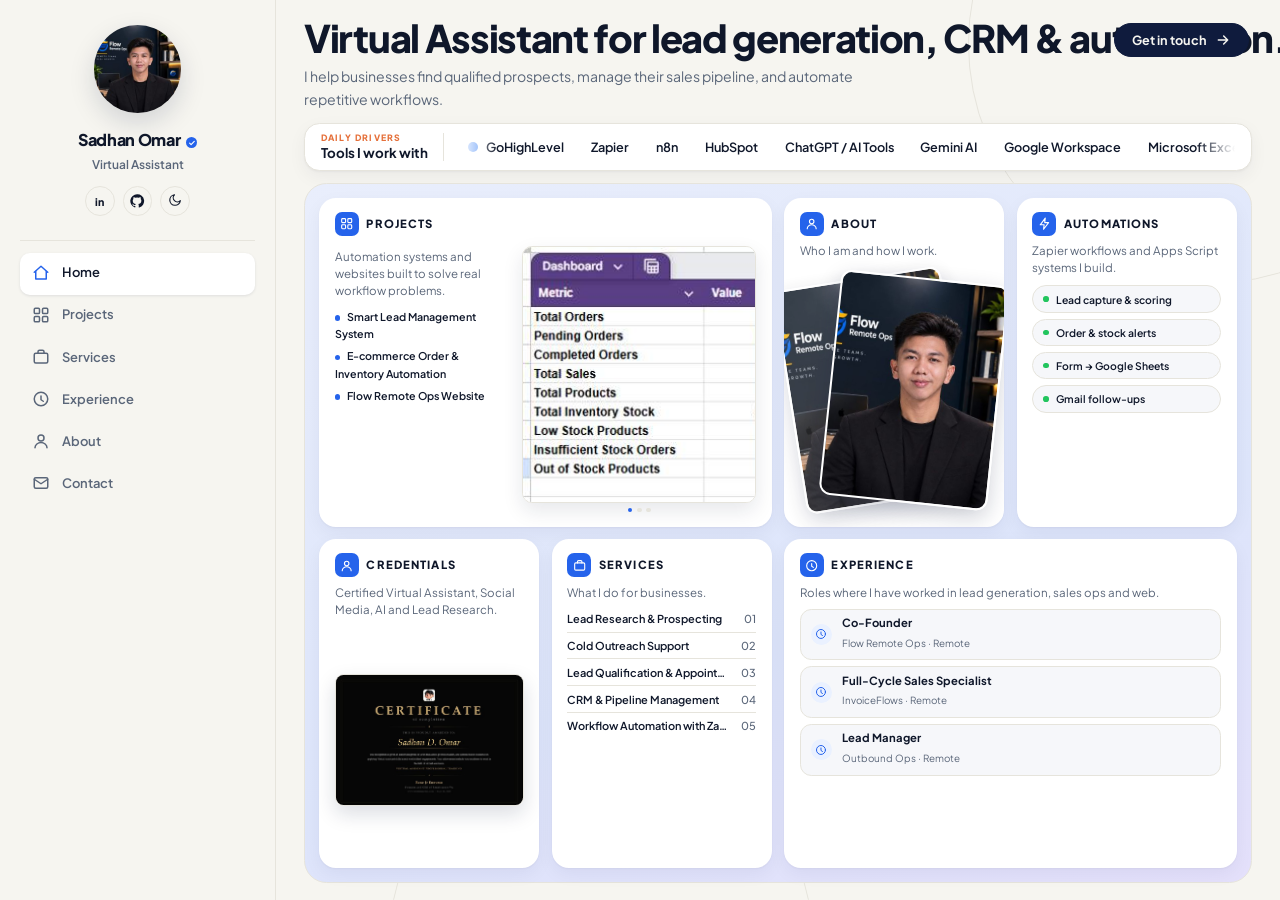
==== commit 39227392: "Update portfolio website and projects" ====
--- a/index.html
+++ b/index.html
@@ -1,72 +1,51 @@
 <!DOCTYPE html>
-<html lang="en">
+<html lang="en" data-theme="light" class="home-page">
 <head>
 <meta charset="UTF-8">
 <meta name="viewport" content="width=device-width, initial-scale=1.0, viewport-fit=cover">
-<title>Sadhan Omar | Virtual Assistant Portfolio</title>
-<meta name="description" content="Sadhan Omar, virtual assistant for lead generation, CRM and GoHighLevel, cold outreach, and workflow automation.">
+<title>Sadhan Omar | Virtual Assistant</title>
+<meta name="description" content="Sadhan Omar, virtual assistant for B2B lead generation, CRM and workflow automation.">
+<script>try{var t=localStorage.getItem('theme');if(t==='dark'||t==='light')document.documentElement.setAttribute('data-theme',t)}catch(e){}</script>
 <link rel="preconnect" href="https://fonts.googleapis.com">
 <link rel="preconnect" href="https://fonts.gstatic.com" crossorigin>
-<link href="https://fonts.googleapis.com/css2?family=Bebas+Neue&family=Inter:wght@400;500;600;700&display=swap" rel="stylesheet">
+<link href="https://fonts.googleapis.com/css2?family=Plus+Jakarta+Sans:wght@400;500;600;700;800&family=Space+Grotesk:wght@500;600;700&display=swap" rel="stylesheet">
 <link rel="stylesheet" href="styles.css">
 </head>
-<body>
-<div class="wrap">
-  <header>
-    <div class="head-inner">
-      <div class="head-row">
-        <a class="brand" href="index.html">SADHAN OMAR</a>
-        <div class="role">Virtual Assistant · B2B Lead Generation · CRM & Automation</div>
+<body class="home">
+<div class="app">
+  <aside class="side">
+    <div class="prof">
+      <div class="avatar" role="img" aria-label="Portrait of Sadhan Omar"></div>
+      <a class="name" href="index.html">Sadhan Omar<span class="vf"><svg viewBox="0 0 24 24"><path d="M5 12.5l4.5 4.5L19 7.5"/></svg></span></a>
+      <div class="role">Virtual Assistant</div>
+      <div class="sub">B2B Lead Generation · CRM &amp; Automation</div>
+      <div class="icons">
+        <a class="ibtn" href="https://www.linkedin.com/in/sadhan-omar-b422b1380" target="_blank" rel="noopener" aria-label="LinkedIn">in</a>
+        <a class="ibtn" href="https://github.com/sdomar01" target="_blank" rel="noopener" aria-label="GitHub"><svg class="fill" viewBox="0 0 24 24" aria-hidden="true"><path d="M12 .5a11.5 11.5 0 00-3.64 22.41c.58.1.79-.25.79-.56v-2c-3.2.7-3.88-1.37-3.88-1.37-.52-1.33-1.28-1.69-1.28-1.69-1.04-.71.08-.7.08-.7 1.15.08 1.76 1.19 1.76 1.19 1.03 1.76 2.69 1.25 3.35.96.1-.75.4-1.25.73-1.54-2.55-.29-5.24-1.28-5.24-5.69 0-1.26.45-2.28 1.19-3.09-.12-.29-.52-1.46.11-3.05 0 0 .97-.31 3.17 1.18a11 11 0 015.77 0c2.2-1.49 3.17-1.18 3.17-1.18.63 1.59.23 2.76.11 3.05.74.81 1.19 1.83 1.19 3.09 0 4.42-2.69 5.39-5.26 5.68.41.36.78 1.06.78 2.14v3.17c0 .31.21.67.8.56A11.5 11.5 0 0012 .5z"/></svg></a>
+        <button class="ibtn" id="theme" type="button" aria-label="Switch to dark mode"><span class="moon"><svg viewBox="0 0 24 24" aria-hidden="true"><path d="M21 13A9 9 0 1111 3a7 7 0 0010 10z"/></svg></span><span class="sun"><svg viewBox="0 0 24 24" aria-hidden="true"><circle cx="12" cy="12" r="4"/><path d="M12 2v2M12 20v2M4.9 4.9l1.4 1.4M17.7 17.7l1.4 1.4M2 12h2M20 12h2M4.9 19.1l1.4-1.4M17.7 6.3l1.4-1.4"/></svg></span></button>
       </div>
-      <nav aria-label="Portfolio pages">
-        <a class="tab" aria-current="page" href="index.html">Background</a>
-        <a class="tab" href="experience.html">Experience</a>
-        <a class="tab" href="projects.html">Projects</a>
-        <a class="tab" href="contact.html">Contact</a>
-      </nav>
     </div>
-  </header>
-
-  <main>
-    <section class="panel">
-      <div class="hero-split">
-      <div class="hero">
-        <h1 class="title name">SADHAN <span class="hl">OMAR</span></h1>
-        <p class="tagline">Virtual Assistant · Lead Generation · CRM &amp; Automation</p>
-        <p class="bio">I help businesses find qualified prospects, manage their sales pipeline, and automate repetitive workflows.</p>
-      </div>
-      <figure class="photo-wrap"><img class="hero-photo" src="[data-uri]" alt="Portrait of Sadhan Omar" width="700" height="700"></figure>
-      </div>
-      <div class="stats">
-        <div class="stat"><b>1+ Years</b><span>Experience</span></div>
-        <div class="stat"><b>6</b><span>Clients served</span></div>
-        <div class="stat"><b>20+</b><span>Tools mastered</span></div>
-        <div class="stat"><b>100%</b><span>Client satisfaction</span></div>
-      </div>
-      <div class="block">
-        <div class="eyebrow">My Arsenal</div>
-        <h2 class="sec-title">Tools I master</h2>
-        <div class="marquee-wrap" aria-label="Tools: GoHighLevel, Zapier, n8n, HubSpot, ChatGPT, Gemini, Google Workspace, Microsoft Excel, Microsoft Word, Gmail, Outlook, Google Sheets, Docs, Drive, Calendar, Zoom, Slack, Grammarly"><div class="marquee-row mq-left"><span class="tool-chip"><span class="chip-dot" style="background:#3B82F6"></span>GoHighLevel</span><span class="tool-chip"><span class="chip-icon" style="background:#FF4A00"><img src="https://cdn.simpleicons.org/zapier/ffffff" alt="" width="14" height="14" crossorigin="anonymous" onerror="this.parentNode.style.display='none'"></span>Zapier</span><span class="tool-chip"><span class="chip-icon" style="background:#EA4B71"><img src="https://cdn.simpleicons.org/n8n/ffffff" alt="" width="14" height="14" crossorigin="anonymous" onerror="this.parentNode.style.display='none'"></span>n8n</span><span class="tool-chip"><span class="chip-icon" style="background:#FF7A59"><img src="https://cdn.simpleicons.org/hubspot/ffffff" alt="" width="14" height="14" crossorigin="anonymous" onerror="this.parentNode.style.display='none'"></span>HubSpot</span><span class="tool-chip"><span class="chip-icon" style="background:#10A37F"><img src="https://cdn.simpleicons.org/openai/ffffff" alt="" width="14" height="14" crossorigin="anonymous" onerror="this.parentNode.style.display='none'"></span>ChatGPT / AI Tools</span><span class="tool-chip"><span class="chip-icon" style="background:#8E75B2"><img src="https://cdn.simpleicons.org/googlegemini/ffffff" alt="" width="14" height="14" crossorigin="anonymous" onerror="this.parentNode.style.display='none'"></span>Gemini AI</span><span class="tool-chip"><span class="chip-icon" style="background:#4285F4"><img src="https://cdn.simpleicons.org/googleworkspace/ffffff" alt="" width="14" height="14" crossorigin="anonymous" onerror="this.parentNode.style.display='none'"></span>Google Workspace</span><span class="tool-chip"><span class="chip-icon" style="background:#217346"><img src="https://cdn.simpleicons.org/microsoftexcel/ffffff" alt="" width="14" height="14" crossorigin="anonymous" onerror="this.parentNode.style.display='none'"></span>Microsoft Excel</span><span class="tool-chip"><span class="chip-icon" style="background:#2B579A"><img src="https://cdn.simpleicons.org/microsoftword/ffffff" alt="" width="14" height="14" crossorigin="anonymous" onerror="this.parentNode.style.display='none'"></span>Microsoft Word</span><span class="dup" aria-hidden="true"><span class="tool-chip"><span class="chip-dot" style="background:#3B82F6"></span>GoHighLevel</span><span class="tool-chip"><span class="chip-icon" style="background:#FF4A00"><img src="https://cdn.simpleicons.org/zapier/ffffff" alt="" width="14" height="14" crossorigin="anonymous" onerror="this.parentNode.style.display='none'"></span>Zapier</span><span class="tool-chip"><span class="chip-icon" style="background:#EA4B71"><img src="https://cdn.simpleicons.org/n8n/ffffff" alt="" width="14" height="14" crossorigin="anonymous" onerror="this.parentNode.style.display='none'"></span>n8n</span><span class="tool-chip"><span class="chip-icon" style="background:#FF7A59"><img src="https://cdn.simpleicons.org/hubspot/ffffff" alt="" width="14" height="14" crossorigin="anonymous" onerror="this.parentNode.style.display='none'"></span>HubSpot</span><span class="tool-chip"><span class="chip-icon" style="background:#10A37F"><img src="https://cdn.simpleicons.org/openai/ffffff" alt="" width="14" height="14" crossorigin="anonymous" onerror="this.parentNode.style.display='none'"></span>ChatGPT / AI Tools</span><span class="tool-chip"><span class="chip-icon" style="background:#8E75B2"><img src="https://cdn.simpleicons.org/googlegemini/ffffff" alt="" width="14" height="14" crossorigin="anonymous" onerror="this.parentNode.style.display='none'"></span>Gemini AI</span><span class="tool-chip"><span class="chip-icon" style="background:#4285F4"><img src="https://cdn.simpleicons.org/googleworkspace/ffffff" alt="" width="14" height="14" crossorigin="anonymous" onerror="this.parentNode.style.display='none'"></span>Google Workspace</span><span class="tool-chip"><span class="chip-icon" style="background:#217346"><img src="https://cdn.simpleicons.org/microsoftexcel/ffffff" alt="" width="14" height="14" crossorigin="anonymous" onerror="this.parentNode.style.display='none'"></span>Microsoft Excel</span><span class="tool-chip"><span class="chip-icon" style="background:#2B579A"><img src="https://cdn.simpleicons.org/microsoftword/ffffff" alt="" width="14" height="14" crossorigin="anonymous" onerror="this.parentNode.style.display='none'"></span>Microsoft Word</span></span></div><div class="marquee-row mq-right"><span class="tool-chip"><span class="chip-icon" style="background:#EA4335"><img src="https://cdn.simpleicons.org/gmail/ffffff" alt="" width="14" height="14" crossorigin="anonymous" onerror="this.parentNode.style.display='none'"></span>Gmail</span><span class="tool-chip"><span class="chip-icon" style="background:#0078D4"><img src="https://cdn.simpleicons.org/microsoftoutlook/ffffff" alt="" width="14" height="14" crossorigin="anonymous" onerror="this.parentNode.style.display='none'"></span>Microsoft Outlook</span><span class="tool-chip"><span class="chip-icon" style="background:#34A853"><img src="https://cdn.simpleicons.org/googlesheets/ffffff" alt="" width="14" height="14" crossorigin="anonymous" onerror="this.parentNode.style.display='none'"></span>Google Sheets</span><span class="tool-chip"><span class="chip-icon" style="background:#4285F4"><img src="https://cdn.simpleicons.org/googledocs/ffffff" alt="" width="14" height="14" crossorigin="anonymous" onerror="this.parentNode.style.display='none'"></span>Google Docs</span><span class="tool-chip"><span class="chip-icon" style="background:#1FA463"><img src="https://cdn.simpleicons.org/googledrive/ffffff" alt="" width="14" height="14" crossorigin="anonymous" onerror="this.parentNode.style.display='none'"></span>Google Drive</span><span class="tool-chip"><span class="chip-icon" style="background:#4285F4"><img src="https://cdn.simpleicons.org/googlecalendar/ffffff" alt="" width="14" height="14" crossorigin="anonymous" onerror="this.parentNode.style.display='none'"></span>Google Calendar</span><span class="tool-chip"><span class="chip-icon" style="background:#2D8CFF"><img src="https://cdn.simpleicons.org/zoom/ffffff" alt="" width="14" height="14" crossorigin="anonymous" onerror="this.parentNode.style.display='none'"></span>Zoom</span><span class="tool-chip"><span class="chip-icon" style="background:#4A154B"><img src="https://cdn.simpleicons.org/slack/ffffff" alt="" width="14" height="14" crossorigin="anonymous" onerror="this.parentNode.style.display='none'"></span>Slack</span><span class="tool-chip"><span class="chip-icon" style="background:#15C39A"><img src="https://cdn.simpleicons.org/grammarly/ffffff" alt="" width="14" height="14" crossorigin="anonymous" onerror="this.parentNode.style.display='none'"></span>Grammarly</span><span class="dup" aria-hidden="true"><span class="tool-chip"><span class="chip-icon" style="background:#EA4335"><img src="https://cdn.simpleicons.org/gmail/ffffff" alt="" width="14" height="14" crossorigin="anonymous" onerror="this.parentNode.style.display='none'"></span>Gmail</span><span class="tool-chip"><span class="chip-icon" style="background:#0078D4"><img src="https://cdn.simpleicons.org/microsoftoutlook/ffffff" alt="" width="14" height="14" crossorigin="anonymous" onerror="this.parentNode.style.display='none'"></span>Microsoft Outlook</span><span class="tool-chip"><span class="chip-icon" style="background:#34A853"><img src="https://cdn.simpleicons.org/googlesheets/ffffff" alt="" width="14" height="14" crossorigin="anonymous" onerror="this.parentNode.style.display='none'"></span>Google Sheets</span><span class="tool-chip"><span class="chip-icon" style="background:#4285F4"><img src="https://cdn.simpleicons.org/googledocs/ffffff" alt="" width="14" height="14" crossorigin="anonymous" onerror="this.parentNode.style.display='none'"></span>Google Docs</span><span class="tool-chip"><span class="chip-icon" style="background:#1FA463"><img src="https://cdn.simpleicons.org/googledrive/ffffff" alt="" width="14" height="14" crossorigin="anonymous" onerror="this.parentNode.style.display='none'"></span>Google Drive</span><span class="tool-chip"><span class="chip-icon" style="background:#4285F4"><img src="https://cdn.simpleicons.org/googlecalendar/ffffff" alt="" width="14" height="14" crossorigin="anonymous" onerror="this.parentNode.style.display='none'"></span>Google Calendar</span><span class="tool-chip"><span class="chip-icon" style="background:#2D8CFF"><img src="https://cdn.simpleicons.org/zoom/ffffff" alt="" width="14" height="14" crossorigin="anonymous" onerror="this.parentNode.style.display='none'"></span>Zoom</span><span class="tool-chip"><span class="chip-icon" style="background:#4A154B"><img src="https://cdn.simpleicons.org/slack/ffffff" alt="" width="14" height="14" crossorigin="anonymous" onerror="this.parentNode.style.display='none'"></span>Slack</span><span class="tool-chip"><span class="chip-icon" style="background:#15C39A"><img src="https://cdn.simpleicons.org/grammarly/ffffff" alt="" width="14" height="14" crossorigin="anonymous" onerror="this.parentNode.style.display='none'"></span>Grammarly</span></span></div></div>
-      </div>
-      <div class="block">
-        <h2 class="sec-title">Certifications</h2>
-        <div class="certs pics"><figure class="shot cert"><img src="[data-uri]" alt="Virtual Assistant certificate from Reneissance VA" loading="lazy"><figcaption><b>Virtual Assistant</b><span>Reneissance VA</span></figcaption></figure><figure class="shot cert"><img src="[data-uri]" alt="Social Media Management certificate from Reneissance VA" loading="lazy"><figcaption><b>Social Media Management</b><span>Reneissance VA</span></figcaption></figure><figure class="shot cert"><img src="[data-uri]" alt="Artificial Intelligence certificate from Reneissance VA" loading="lazy"><figcaption><b>Artificial Intelligence</b><span>Reneissance VA</span></figcaption></figure><figure class="shot cert"><img src="[data-uri]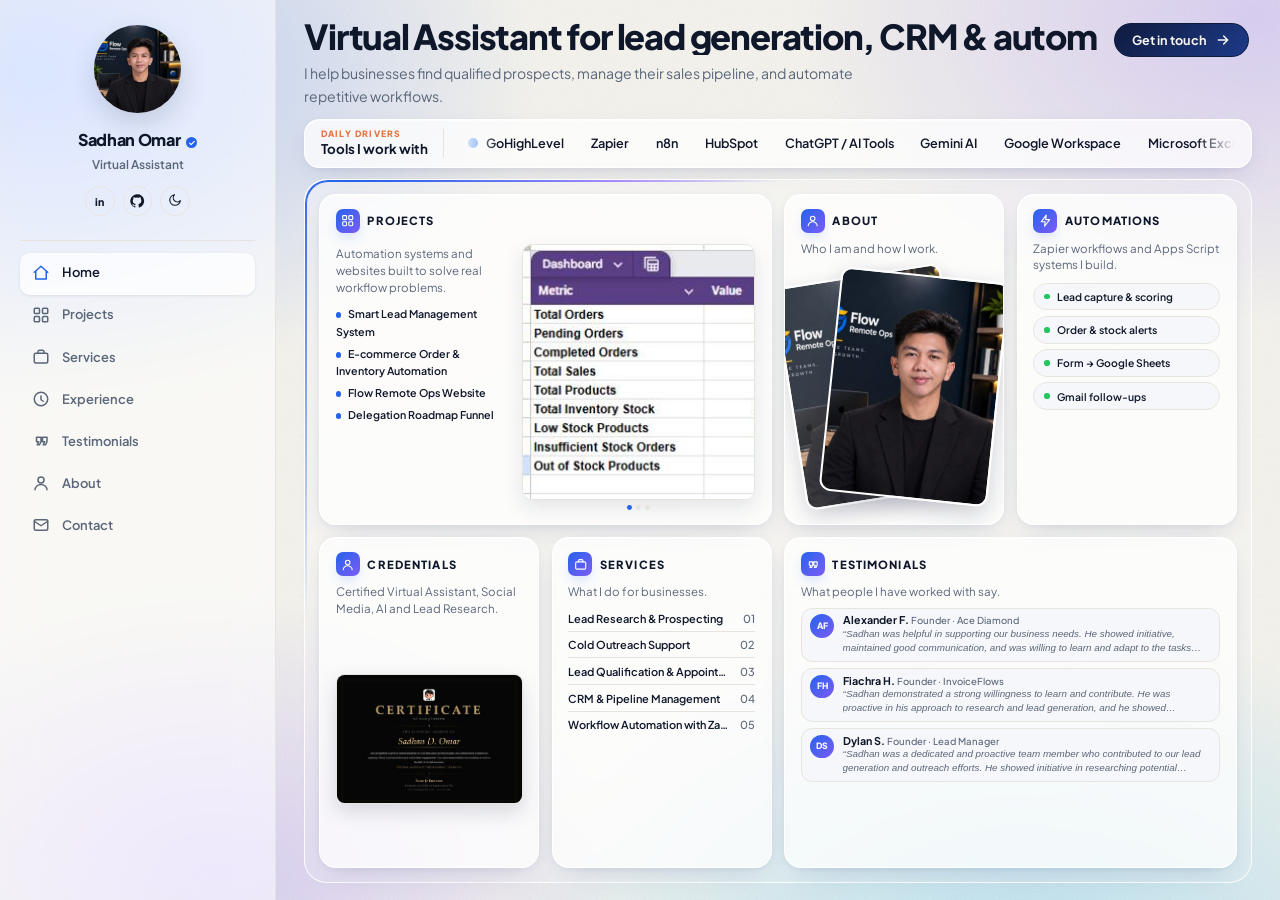
==== commit 8ed350ad: "Add testimonials, funnel project, new design" ====
--- a/index.html
+++ b/index.html
@@ -1,5 +1,5 @@
 <!DOCTYPE html>
-<html lang="en" data-theme="light" class="home-page">
+<html lang="en" data-theme="light" class="home-page fit-page">
 <head>
 <meta charset="UTF-8">
 <meta name="viewport" content="width=device-width, initial-scale=1.0, viewport-fit=cover">
@@ -25,7 +25,7 @@
         <button class="ibtn" id="theme" type="button" aria-label="Switch to dark mode"><span class="moon"><svg viewBox="0 0 24 24" aria-hidden="true"><path d="M21 13A9 9 0 1111 3a7 7 0 0010 10z"/></svg></span><span class="sun"><svg viewBox="0 0 24 24" aria-hidden="true"><circle cx="12" cy="12" r="4"/><path d="M12 2v2M12 20v2M4.9 4.9l1.4 1.4M17.7 17.7l1.4 1.4M2 12h2M20 12h2M4.9 19.1l1.4-1.4M17.7 6.3l1.4-1.4"/></svg></span></button>
       </div>
     </div>
-    <nav class="menu" aria-label="Portfolio pages"><a href="index.html" aria-current="page"><svg viewBox="0 0 24 24" aria-hidden="true"><path d="M3 11l9-8 9 8"/><path d="M5 10v10h14V10"/></svg>Home</a><a href="projects.html"><svg viewBox="0 0 24 24" aria-hidden="true"><rect x="3" y="3" width="7" height="7" rx="1.5"/><rect x="14" y="3" width="7" height="7" rx="1.5"/><rect x="3" y="14" width="7" height="7" rx="1.5"/><rect x="14" y="14" width="7" height="7" rx="1.5"/></svg>Projects</a><a href="services.html"><svg viewBox="0 0 24 24" aria-hidden="true"><rect x="3" y="7" width="18" height="13" rx="2"/><path d="M8 7V5a2 2 0 012-2h4a2 2 0 012 2v2"/></svg>Services</a><a href="experience.html"><svg viewBox="0 0 24 24" aria-hidden="true"><path d="M12 8v5l3 2"/><circle cx="12" cy="12" r="9"/></svg>Experience</a><a href="about.html"><svg viewBox="0 0 24 24" aria-hidden="true"><circle cx="12" cy="8" r="4"/><path d="M4 21c0-4 4-7 8-7s8 3 8 7"/></svg>About</a><a href="contact.html"><svg viewBox="0 0 24 24" aria-hidden="true"><rect x="3" y="5" width="18" height="14" rx="2"/><path d="M3 7l9 6 9-6"/></svg>Contact</a></nav>
+    <nav class="menu" aria-label="Portfolio pages"><a href="index.html" aria-current="page"><svg viewBox="0 0 24 24" aria-hidden="true"><path d="M3 11l9-8 9 8"/><path d="M5 10v10h14V10"/></svg>Home</a><a href="projects.html"><svg viewBox="0 0 24 24" aria-hidden="true"><rect x="3" y="3" width="7" height="7" rx="1.5"/><rect x="14" y="3" width="7" height="7" rx="1.5"/><rect x="3" y="14" width="7" height="7" rx="1.5"/><rect x="14" y="14" width="7" height="7" rx="1.5"/></svg>Projects</a><a href="services.html"><svg viewBox="0 0 24 24" aria-hidden="true"><rect x="3" y="7" width="18" height="13" rx="2"/><path d="M8 7V5a2 2 0 012-2h4a2 2 0 012 2v2"/></svg>Services</a><a href="experience.html"><svg viewBox="0 0 24 24" aria-hidden="true"><path d="M12 8v5l3 2"/><circle cx="12" cy="12" r="9"/></svg>Experience</a><a href="testimonials.html"><svg viewBox="0 0 24 24" aria-hidden="true"><path d="M7 17h3l2-4V7H6v6h3zM15 17h3l2-4V7h-6v6h3z"/></svg>Testimonials</a><a href="about.html"><svg viewBox="0 0 24 24" aria-hidden="true"><circle cx="12" cy="8" r="4"/><path d="M4 21c0-4 4-7 8-7s8 3 8 7"/></svg>About</a><a href="contact.html"><svg viewBox="0 0 24 24" aria-hidden="true"><rect x="3" y="5" width="18" height="14" rx="2"/><path d="M3 7l9 6 9-6"/></svg>Contact</a></nav>
   </aside>
   <div class="content">
     <div class="topbar"><span class="crumb">Home</span><a class="btn" href="contact.html">Get in touch <svg viewBox="0 0 24 24" aria-hidden="true"><path d="M5 12h14M13 6l6 6-6 6"/></svg></a></div>
@@ -34,18 +34,18 @@
 <section class="drivers"><div class="dl"><small>DAILY DRIVERS</small><b>Tools I work with</b></div><div class="dm"><div class="mq"><span class="tool-chip"><span class="chip-dot" style="background:#3B82F6"></span>GoHighLevel</span><span class="tool-chip"><span class="chip-icon" style="background:#FF4A00"><img src="https://cdn.simpleicons.org/zapier/ffffff" alt="" width="14" height="14" crossorigin="anonymous" onerror="this.parentNode.style.display='none'"></span>Zapier</span><span class="tool-chip"><span class="chip-icon" style="background:#EA4B71"><img src="https://cdn.simpleicons.org/n8n/ffffff" alt="" width="14" height="14" crossorigin="anonymous" onerror="this.parentNode.style.display='none'"></span>n8n</span><span class="tool-chip"><span class="chip-icon" style="background:#FF7A59"><img src="https://cdn.simpleicons.org/hubspot/ffffff" alt="" width="14" height="14" crossorigin="anonymous" onerror="this.parentNode.style.display='none'"></span>HubSpot</span><span class="tool-chip"><span class="chip-icon" style="background:#10A37F"><img src="https://cdn.simpleicons.org/openai/ffffff" alt="" width="14" height="14" crossorigin="anonymous" onerror="this.parentNode.style.display='none'"></span>ChatGPT / AI Tools</span><span class="tool-chip"><span class="chip-icon" style="background:#8E75B2"><img src="https://cdn.simpleicons.org/googlegemini/ffffff" alt="" width="14" height="14" crossorigin="anonymous" onerror="this.parentNode.style.display='none'"></span>Gemini AI</span><span class="tool-chip"><span class="chip-icon" style="background:#4285F4"><img src="https://cdn.simpleicons.org/googleworkspace/ffffff" alt="" width="14" height="14" crossorigin="anonymous" onerror="this.parentNode.style.display='none'"></span>Google Workspace</span><span class="tool-chip"><span class="chip-icon" style="background:#217346"><img src="https://cdn.simpleicons.org/microsoftexcel/ffffff" alt="" width="14" height="14" crossorigin="anonymous" onerror="this.parentNode.style.display='none'"></span>Microsoft Excel</span><span class="tool-chip"><span class="chip-icon" style="background:#2B579A"><img src="https://cdn.simpleicons.org/microsoftword/ffffff" alt="" width="14" height="14" crossorigin="anonymous" onerror="this.parentNode.style.display='none'"></span>Microsoft Word</span><span class="dup" aria-hidden="true"><span class="tool-chip"><span class="chip-dot" style="background:#3B82F6"></span>GoHighLevel</span><span class="tool-chip"><span class="chip-icon" style="background:#FF4A00"><img src="https://cdn.simpleicons.org/zapier/ffffff" alt="" width="14" height="14" crossorigin="anonymous" onerror="this.parentNode.style.display='none'"></span>Zapier</span><span class="tool-chip"><span class="chip-icon" style="background:#EA4B71"><img src="https://cdn.simpleicons.org/n8n/ffffff" alt="" width="14" height="14" crossorigin="anonymous" onerror="this.parentNode.style.display='none'"></span>n8n</span><span class="tool-chip"><span class="chip-icon" style="background:#FF7A59"><img src="https://cdn.simpleicons.org/hubspot/ffffff" alt="" width="14" height="14" crossorigin="anonymous" onerror="this.parentNode.style.display='none'"></span>HubSpot</span><span class="tool-chip"><span class="chip-icon" style="background:#10A37F"><img src="https://cdn.simpleicons.org/openai/ffffff" alt="" width="14" height="14" crossorigin="anonymous" onerror="this.parentNode.style.display='none'"></span>ChatGPT / AI Tools</span><span class="tool-chip"><span class="chip-icon" style="background:#8E75B2"><img src="https://cdn.simpleicons.org/googlegemini/ffffff" alt="" width="14" height="14" crossorigin="anonymous" onerror="this.parentNode.style.display='none'"></span>Gemini AI</span><span class="tool-chip"><span class="chip-icon" style="background:#4285F4"><img src="https://cdn.simpleicons.org/googleworkspace/ffffff" alt="" width="14" height="14" crossorigin="anonymous" onerror="this.parentNode.style.display='none'"></span>Google Workspace</span><span class="tool-chip"><span class="chip-icon" style="background:#217346"><img src="https://cdn.simpleicons.org/microsoftexcel/ffffff" alt="" width="14" height="14" crossorigin="anonymous" onerror="this.parentNode.style.display='none'"></span>Microsoft Excel</span><span class="tool-chip"><span class="chip-icon" style="background:#2B579A"><img src="https://cdn.simpleicons.org/microsoftword/ffffff" alt="" width="14" height="14" crossorigin="anonymous" onerror="this.parentNode.style.display='none'"></span>Microsoft Word</span></span><span class="tool-chip"><span class="chip-dot" style="background:#3B82F6"></span>GoHighLevel</span><span class="tool-chip"><span class="chip-icon" style="background:#FF4A00"><img src="https://cdn.simpleicons.org/zapier/ffffff" alt="" width="14" height="14" crossorigin="anonymous" onerror="this.parentNode.style.display='none'"></span>Zapier</span><span class="tool-chip"><span class="chip-icon" style="background:#EA4B71"><img src="https://cdn.simpleicons.org/n8n/ffffff" alt="" width="14" height="14" crossorigin="anonymous" onerror="this.parentNode.style.display='none'"></span>n8n</span><span class="tool-chip"><span class="chip-icon" style="background:#FF7A59"><img src="https://cdn.simpleicons.org/hubspot/ffffff" alt="" width="14" height="14" crossorigin="anonymous" onerror="this.parentNode.style.display='none'"></span>HubSpot</span><span class="tool-chip"><span class="chip-icon" style="background:#10A37F"><img src="https://cdn.simpleicons.org/openai/ffffff" alt="" width="14" height="14" crossorigin="anonymous" onerror="this.parentNode.style.display='none'"></span>ChatGPT / AI Tools</span><span class="tool-chip"><span class="chip-icon" style="background:#8E75B2"><img src="https://cdn.simpleicons.org/googlegemini/ffffff" alt="" width="14" height="14" crossorigin="anonymous" onerror="this.parentNode.style.display='none'"></span>Gemini AI</span><span class="tool-chip"><span class="chip-icon" style="background:#4285F4"><img src="https://cdn.simpleicons.org/googleworkspace/ffffff" alt="" width="14" height="14" crossorigin="anonymous" onerror="this.parentNode.style.display='none'"></span>Google Workspace</span><span class="tool-chip"><span class="chip-icon" style="background:#217346"><img src="https://cdn.simpleicons.org/microsoftexcel/ffffff" alt="" width="14" height="14" crossorigin="anonymous" onerror="this.parentNode.style.display='none'"></span>Microsoft Excel</span><span class="tool-chip"><span class="chip-icon" style="background:#2B579A"><img src="https://cdn.simpleicons.org/microsoftword/ffffff" alt="" width="14" height="14" crossorigin="anonymous" onerror="this.parentNode.style.display='none'"></span>Microsoft Word</span><span class="dup" aria-hidden="true"><span class="tool-chip"><span class="chip-dot" style="background:#3B82F6"></span>GoHighLevel</span><span class="tool-chip"><span class="chip-icon" style="background:#FF4A00"><img src="https://cdn.simpleicons.org/zapier/ffffff" alt="" width="14" height="14" crossorigin="anonymous" onerror="this.parentNode.style.display='none'"></span>Zapier</span><span class="tool-chip"><span class="chip-icon" style="background:#EA4B71"><img src="https://cdn.simpleicons.org/n8n/ffffff" alt="" width="14" height="14" crossorigin="anonymous" onerror="this.parentNode.style.display='none'"></span>n8n</span><span class="tool-chip"><span class="chip-icon" style="background:#FF7A59"><img src="https://cdn.simpleicons.org/hubspot/ffffff" alt="" width="14" height="14" crossorigin="anonymous" onerror="this.parentNode.style.display='none'"></span>HubSpot</span><span class="tool-chip"><span class="chip-icon" style="background:#10A37F"><img src="https://cdn.simpleicons.org/openai/ffffff" alt="" width="14" height="14" crossorigin="anonymous" onerror="this.parentNode.style.display='none'"></span>ChatGPT / AI Tools</span><span class="tool-chip"><span class="chip-icon" style="background:#8E75B2"><img src="https://cdn.simpleicons.org/googlegemini/ffffff" alt="" width="14" height="14" crossorigin="anonymous" onerror="this.parentNode.style.display='none'"></span>Gemini AI</span><span class="tool-chip"><span class="chip-icon" style="background:#4285F4"><img src="https://cdn.simpleicons.org/googleworkspace/ffffff" alt="" width="14" height="14" crossorigin="anonymous" onerror="this.parentNode.style.display='none'"></span>Google Workspace</span><span class="tool-chip"><span class="chip-icon" style="background:#217346"><img src="https://cdn.simpleicons.org/microsoftexcel/ffffff" alt="" width="14" height="14" crossorigin="anonymous" onerror="this.parentNode.style.display='none'"></span>Microsoft Excel</span><span class="tool-chip"><span class="chip-icon" style="background:#2B579A"><img src="https://cdn.simpleicons.org/microsoftword/ffffff" alt="" width="14" height="14" crossorigin="anonymous" onerror="this.parentNode.style.display='none'"></span>Microsoft Word</span></span></div></div></section>
 <section class="bento2">
 <a class="bt c-proj" href="projects.html"><div class="bt-h"><span class="bi"><svg viewBox="0 0 24 24" aria-hidden="true"><rect x="3" y="3" width="7" height="7" rx="1.5"/><rect x="14" y="3" width="7" height="7" rx="1.5"/><rect x="3" y="14" width="7" height="7" rx="1.5"/><rect x="14" y="14" width="7" height="7" rx="1.5"/></svg></span><h2>Projects</h2></div>
-<div class="proj-body"><div class="pl"><p class="bt-d">Automation systems and websites built to solve real workflow problems.</p><ul class="pn"><li>Smart Lead Management System</li><li>E-commerce Order &amp; Inventory Automation</li><li>Flow Remote Ops Website</li></ul></div>
+<div class="proj-body"><div class="pl"><p class="bt-d">Automation systems and websites built to solve real workflow problems.</p><ul class="pn"><li>Smart Lead Management System</li><li>E-commerce Order &amp; Inventory Automation</li><li>Flow Remote Ops Website</li><li>Delegation Roadmap Funnel</li></ul></div>
 <div class="pr"><img src="[data-uri]" alt="Dashboard sheet from the order and inventory automation project" loading="lazy"><div class="dots"><i class="on"></i><i></i><i></i></div></div></div></a>
 <a class="bt c-about" href="about.html"><div class="bt-h"><span class="bi"><svg viewBox="0 0 24 24" aria-hidden="true"><circle cx="12" cy="8" r="4"/><path d="M4 21c0-4 4-7 8-7s8 3 8 7"/></svg></span><h2>About</h2></div><p class="bt-d">Who I am and how I work.</p><div class="stack2"><span class="p2"></span><span class="p1"></span></div></a>
 <a class="bt c-auto" href="projects.html#zapier"><div class="bt-h"><span class="bi"><svg viewBox="0 0 24 24" aria-hidden="true"><path d="M13 2L4 14h7l-1 8 9-12h-7z"/></svg></span><h2>Automations</h2></div><p class="bt-d">Zapier workflows and Apps Script systems I build.</p>
 <div class="apills"><span><i></i>Lead capture &amp; scoring</span><span><i></i>Order &amp; stock alerts</span><span><i></i>Form &rarr; Google Sheets</span><span><i></i>Gmail follow-ups</span></div></a>
 <a class="bt c-cred" href="about.html#certs"><div class="bt-h"><span class="bi"><svg viewBox="0 0 24 24" aria-hidden="true"><circle cx="12" cy="8" r="4"/><path d="M4 21c0-4 4-7 8-7s8 3 8 7"/></svg></span><h2>Credentials</h2></div><p class="bt-d">Certified Virtual Assistant, Social Media, AI and Lead Research.</p><div class="certbox"><img src="[data-uri]